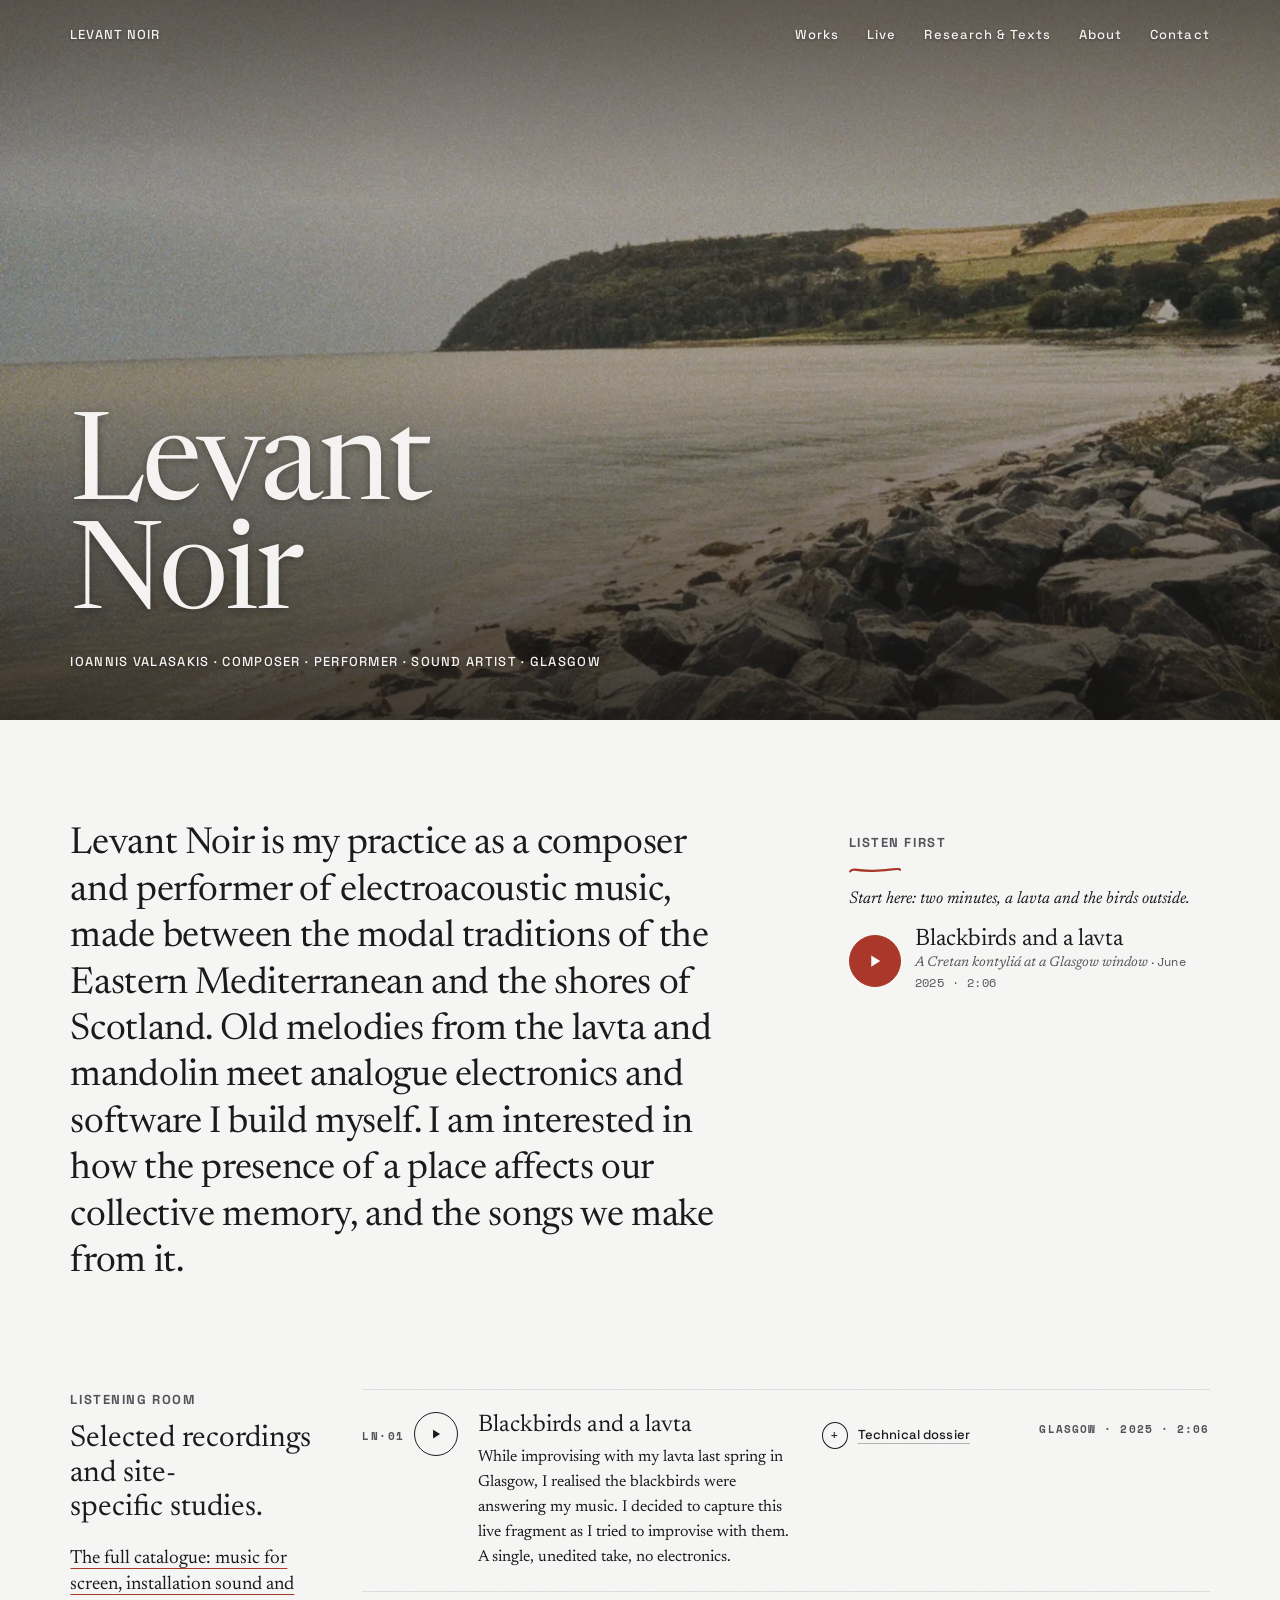
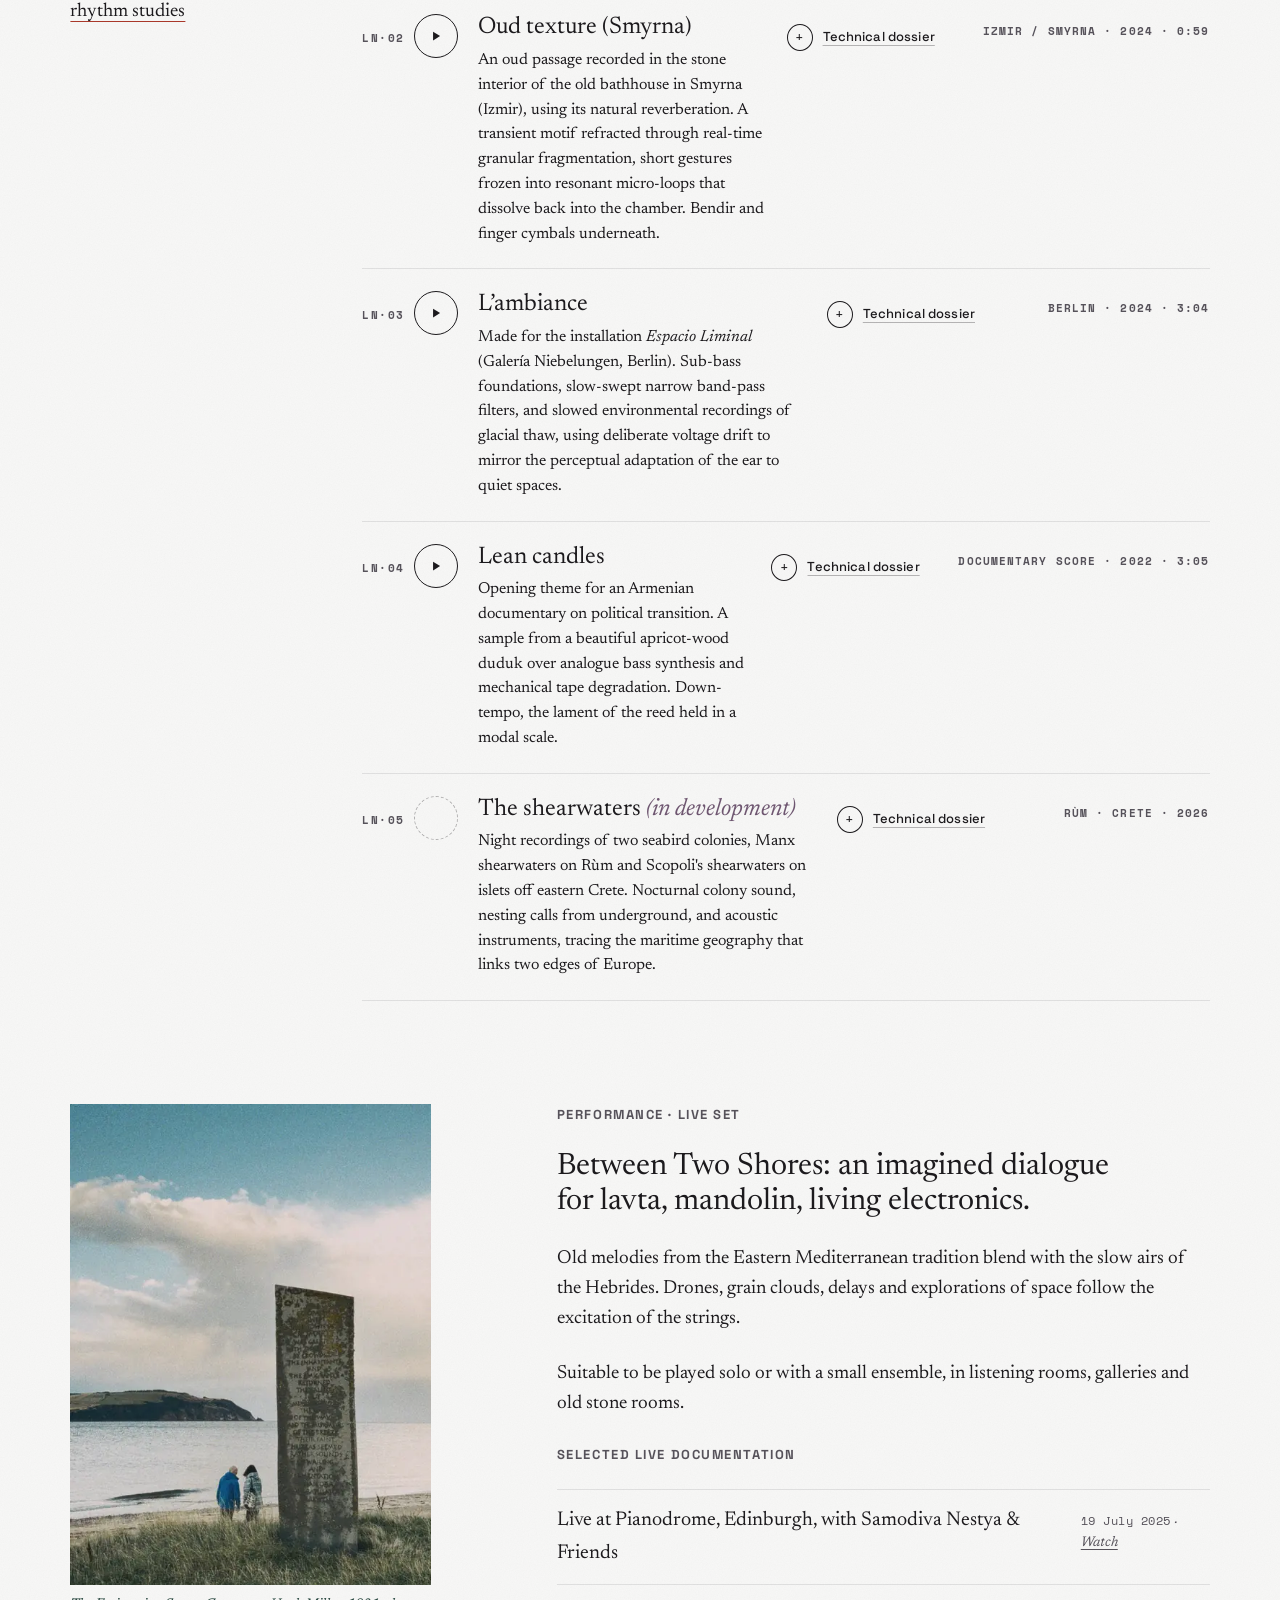
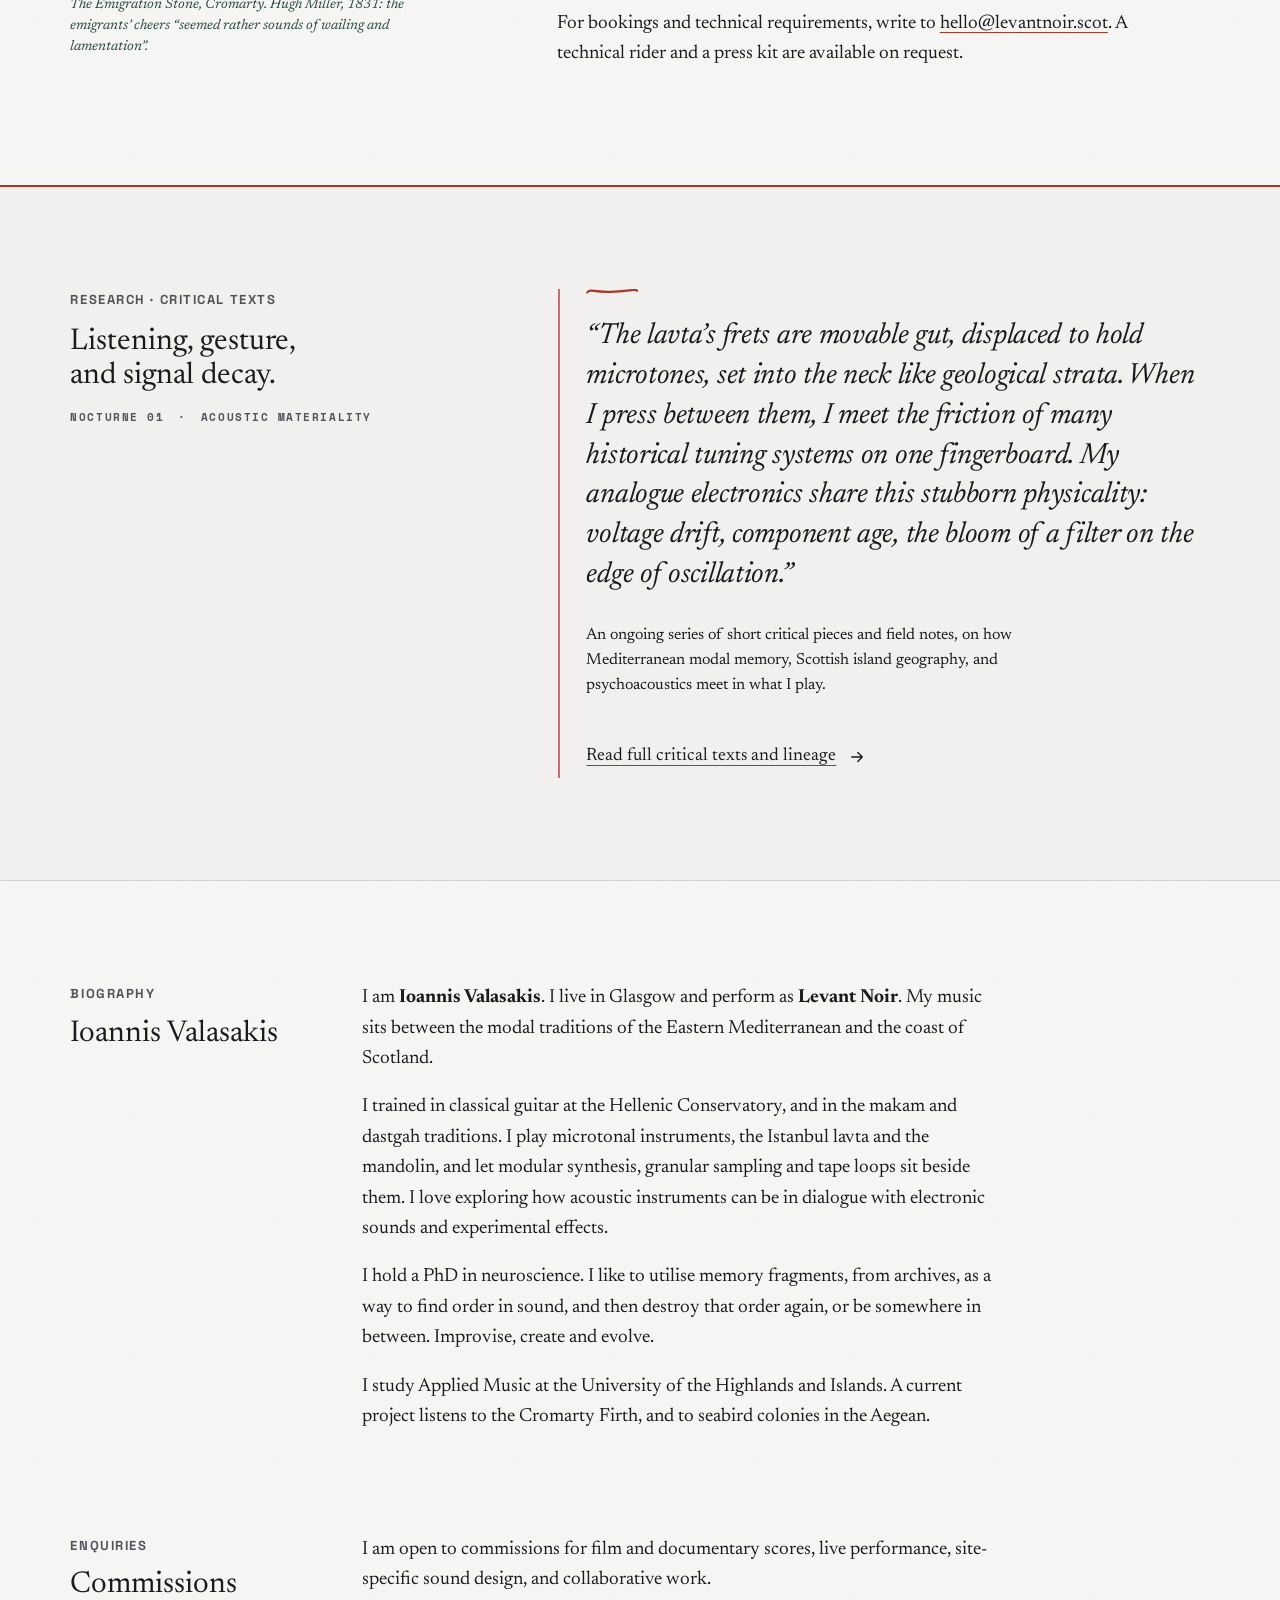
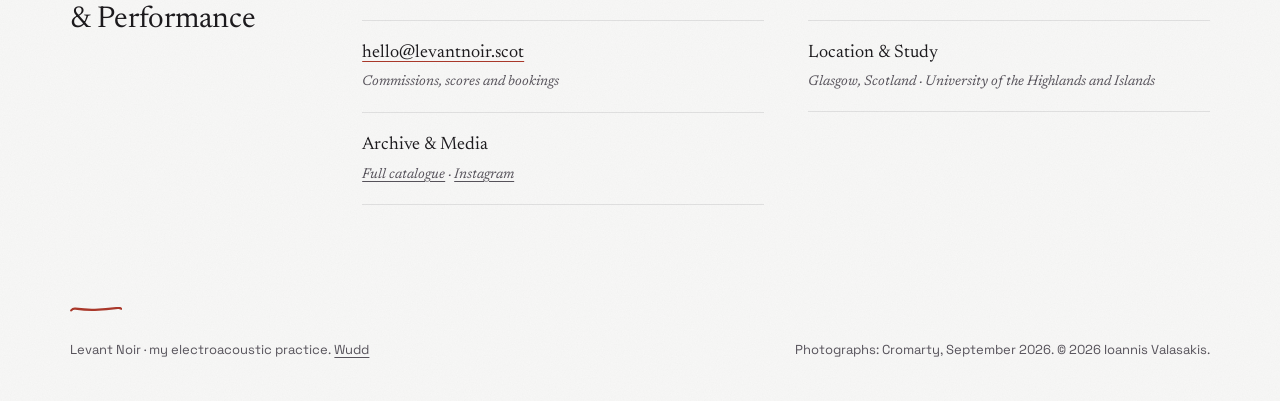
==== index.html @ 09032b96 "Take brand.html off the website The brand dossier stays in the repository as reference but is no lon" ====
<!DOCTYPE html>
<html lang="en-GB">
<head>
  <meta charset="UTF-8">
  <meta name="viewport" content="width=device-width, initial-scale=1">
  <title>Levant Noir · Ioannis Valasakis · Sound, Performance &amp; Research</title>
  <meta name="description" content="Levant Noir is my practice as a composer and performer. Lavta, mandolin, analogue electronics and software I build myself, between the Eastern Mediterranean and Scotland.">
  <meta name="theme-color" content="#f8f8f7">
  <meta property="og:type" content="website">
  <meta property="og:title" content="Levant Noir · Ioannis Valasakis · Electroacoustic Sound &amp; Performance">
  <meta property="og:description" content="My practice as a composer and performer. Lavta and mandolin, analogue electronics and software I build myself, between the Eastern Mediterranean and Scotland.">
  <meta property="og:image" content="images/og.jpg">
  <meta property="og:image:width" content="1200">
  <meta property="og:image:height" content="630">
  <meta name="twitter:card" content="summary_large_image">
  <link rel="icon" href="favicon.svg" type="image/svg+xml">
  <link rel="preconnect" href="https://fonts.googleapis.com">
  <link rel="preconnect" href="https://fonts.gstatic.com" crossorigin>
  <link rel="preload" as="image" href="images/shore-1400.webp" imagesrcset="images/shore-900.webp 900w, images/shore-1400.webp 1400w, images/shore-2000.webp 2000w" imagesizes="100vw" type="image/webp">
  <link rel="stylesheet" href="https://fonts.googleapis.com/css2?family=Newsreader:ital,opsz,wght@0,6..72,300;0,6..72,400;0,6..72,500;1,6..72,300;1,6..72,400&family=Space+Grotesk:wght@400;500;700&family=Space+Mono:wght@400;700&display=swap">
  <link rel="stylesheet" href="css/site.css?v=9">
</head>
<body>
  <a class="skip" href="#main">Skip to content</a>

  <nav class="topbar" aria-label="Site, compact" hidden>
    <a class="topbar__site" href="#top">Levant Noir</a>
    <ul class="topbar__links">
      <li><a href="work.html">Works</a></li>
      <li><a href="#performance">Live</a></li>
      <li><a href="#writing">Research &amp; Texts</a></li>
      <li><a href="#about">About</a></li>
      <li class="topbar__contact"><a href="#contact">Contact</a></li>
    </ul>
  </nav>

  <header class="hero">
    <picture class="hero__picture">
      <source type="image/webp" srcset="images/shore-900.webp 900w, images/shore-1400.webp 1400w, images/shore-2000.webp 2000w" sizes="100vw">
      <img src="images/shore-1400.jpg" srcset="images/shore-900.jpg 900w, images/shore-1400.jpg 1400w, images/shore-2000.jpg 2000w" sizes="100vw" width="2000" height="1500" alt="The shore at Cromarty: rock armour, a pale beach and the wooded headland of the South Sutor under an overcast sky" fetchpriority="high">
    </picture>
    <nav class="hero__nav" aria-label="Site">
      <a class="hero__site" href="#top">LEVANT NOIR</a>
      <ul class="hero__links">
        <li><a href="work.html">Works</a></li>
        <li><a href="#performance">Live</a></li>
        <li><a href="#writing">Research &amp; Texts</a></li>
        <li><a href="#about">About</a></li>
        <li><a href="#contact">Contact</a></li>
      </ul>
    </nav>
    <div class="hero__name" id="top">
      <h1>Levant<br>Noir</h1>
      <p class="hero__role">Ioannis Valasakis · Composer · Performer · Sound Artist · Glasgow</p>
    </div>
  </header>

  <main id="main">

    <section class="sec sec--statement" aria-labelledby="statement-heading">
      <h2 id="statement-heading" class="visually-hidden">Statement</h2>
      <p class="statement">Levant Noir is my practice as a composer and performer of electroacoustic music, made between the modal traditions of the Eastern Mediterranean and the shores of Scotland. Old melodies from the lavta and mandolin meet analogue electronics and software I build myself. I am interested in how the presence of a place affects our collective memory, and the songs we make from it.</p>
      <div class="first" id="listen-first">
        <p class="label">Listen first</p>
        <span class="hand-rule" aria-hidden="true"></span>
        <p class="first__voice">Start here: two minutes, a lavta and the birds outside.</p>
        <div class="first__row">
          <button class="play play--accent" type="button" data-play="blackbirds" aria-label="Play Blackbirds and a lavta" aria-pressed="false">
            <svg class="icon-play" width="18" height="18" viewBox="0 0 24 24" aria-hidden="true"><path d="M7 4.5v15l12-7.5z"/></svg>
            <svg class="icon-pause" width="18" height="18" viewBox="0 0 24 24" aria-hidden="true"><path d="M7 5h4v14H7zM13 5h4v14h-4z"/></svg>
          </button>
          <div>
            <p class="first__title">Blackbirds and a lavta</p>
            <p class="meta">A Cretan kontyliá at a Glasgow window · <span class="tabular">June 2025 · 2:06</span></p>
          </div>
        </div>
      </div>
    </section>

    <section class="sec sec--listen" id="listen" aria-labelledby="listen-heading">
      <div class="sec__aside">
        <p class="label">Listening room</p>
        <h2 id="listen-heading" class="sec__title">Selected recordings and site-specific studies.</h2>
        <p class="sec__more"><a href="work.html">The full catalogue: music for screen, installation sound and rhythm studies</a></p>
      </div>
      <ol class="tracks">
        <li class="track" id="ln-01" data-track="blackbirds" data-src="blackbirds-and-a-lavta.v1.m4a" data-details="work.html#ln-01" data-title="Blackbirds and a lavta">
          <span class="track__idx">LN&middot;01</span>
          <button class="play" type="button" data-play="blackbirds" aria-label="Play Blackbirds and a lavta" aria-pressed="false">
            <svg class="icon-play" width="14" height="14" viewBox="0 0 24 24" aria-hidden="true"><path d="M7 4.5v15l12-7.5z"/></svg>
            <svg class="icon-pause" width="14" height="14" viewBox="0 0 24 24" aria-hidden="true"><path d="M7 5h4v14H7zM13 5h4v14h-4z"/></svg>
          </button>
          <div class="track__body">
            <h3 class="track__title">
              <span>Blackbirds and a lavta</span>
              <span class="track-wave" aria-hidden="true"><span class="wave-bar"></span><span class="wave-bar"></span><span class="wave-bar"></span></span>
            </h3>
            <p class="track__desc">While improvising with my lavta last spring in Glasgow, I realised the blackbirds were answering my music. I decided to capture this live fragment as I tried to improvise with them. A single, unedited take, no electronics.</p>
          </div>
          <details class="track__tech">
            <summary><span>Technical dossier</span></summary>
            <p>lavta · single acoustic capture · open-window environmental resonance</p>
          </details>
          <p class="track__meta">Glasgow · 2025 · 2:06</p>
        </li>
        <li class="track" id="ln-02" data-track="oud" data-src="oud-texture-smyrna.v1.m4a" data-details="work.html#ln-02" data-title="Oud texture (Smyrna)">
          <span class="track__idx">LN&middot;02</span>
          <button class="play" type="button" data-play="oud" aria-label="Play Oud texture (Smyrna)" aria-pressed="false">
            <svg class="icon-play" width="14" height="14" viewBox="0 0 24 24" aria-hidden="true"><path d="M7 4.5v15l12-7.5z"/></svg>
            <svg class="icon-pause" width="14" height="14" viewBox="0 0 24 24" aria-hidden="true"><path d="M7 5h4v14H7zM13 5h4v14h-4z"/></svg>
          </button>
          <div class="track__body">
            <h3 class="track__title">
              <span>Oud texture (Smyrna)</span>
              <span class="track-wave" aria-hidden="true"><span class="wave-bar"></span><span class="wave-bar"></span><span class="wave-bar"></span></span>
            </h3>
            <p class="track__desc">An oud passage recorded in the stone interior of the old bathhouse in Smyrna (Izmir), using its natural reverberation. A transient motif refracted through real-time granular fragmentation, short gestures frozen into resonant micro-loops that dissolve back into the chamber. Bendir and finger cymbals underneath.</p>
          </div>
          <details class="track__tech">
            <summary><span>Technical dossier</span></summary>
            <p>oud → granular freeze (Beads) · percussion → multi-tap delay (Magneto) · bells → pitch-shifted reverb (Mimeophon, Clouds) · stereo field rotation via Maths</p>
          </details>
          <p class="track__meta">Izmir / Smyrna · 2024 · 0:59</p>
        </li>
        <li class="track" id="ln-03" data-track="ambiance" data-src="l-ambiance.v1.m4a" data-details="work.html#ln-03" data-title="L’ambiance">
          <span class="track__idx">LN&middot;03</span>
          <button class="play" type="button" data-play="ambiance" aria-label="Play L’ambiance" aria-pressed="false">
            <svg class="icon-play" width="14" height="14" viewBox="0 0 24 24" aria-hidden="true"><path d="M7 4.5v15l12-7.5z"/></svg>
            <svg class="icon-pause" width="14" height="14" viewBox="0 0 24 24" aria-hidden="true"><path d="M7 5h4v14H7zM13 5h4v14h-4z"/></svg>
          </button>
          <div class="track__body">
            <h3 class="track__title">
              <span lang="fr">L’ambiance</span>
              <span class="track-wave" aria-hidden="true"><span class="wave-bar"></span><span class="wave-bar"></span><span class="wave-bar"></span></span>
            </h3>
            <p class="track__desc">Made for the installation <em lang="es">Espacio Liminal</em> (Galería Niebelungen, Berlin). Sub-bass foundations, slow-swept narrow band-pass filters, and slowed environmental recordings of glacial thaw, using deliberate voltage drift to mirror the perceptual adaptation of the ear to quiet spaces.</p>
          </div>
          <details class="track__tech">
            <summary><span>Technical dossier</span></summary>
            <p>Plaits (wavetable) · Ripples (band-pass, slow sweep) · Clouds (80% wet) · environmental recordings → Morphagene at half speed</p>
          </details>
          <p class="track__meta">Berlin · 2024 · 3:04</p>
        </li>
        <li class="track" id="ln-04" data-track="candles" data-src="lean-candles.v1.m4a" data-details="work.html#ln-04" data-title="Lean candles">
          <span class="track__idx">LN&middot;04</span>
          <button class="play" type="button" data-play="candles" aria-label="Play Lean candles" aria-pressed="false">
            <svg class="icon-play" width="14" height="14" viewBox="0 0 24 24" aria-hidden="true"><path d="M7 4.5v15l12-7.5z"/></svg>
            <svg class="icon-pause" width="14" height="14" viewBox="0 0 24 24" aria-hidden="true"><path d="M7 5h4v14H7zM13 5h4v14h-4z"/></svg>
          </button>
          <div class="track__body">
            <h3 class="track__title">
              <span>Lean candles</span>
              <span class="track-wave" aria-hidden="true"><span class="wave-bar"></span><span class="wave-bar"></span><span class="wave-bar"></span></span>
            </h3>
            <p class="track__desc">Opening theme for an Armenian documentary on political transition. A sample from a beautiful apricot-wood duduk over analogue bass synthesis and mechanical tape degradation. Down-tempo, the lament of the reed held in a modal scale.</p>
          </div>
          <details class="track__tech">
            <summary><span>Technical dossier</span></summary>
            <p>duduk → 3 s granular buffer · TR-8S rhythm architecture · Moog Sub 37 analogue bass · vinyl crackle → tape saturation → dynamic sidechain</p>
          </details>
          <p class="track__meta">Documentary score · 2022 · 3:05</p>
        </li>
        <li class="track track--pending">
          <span class="track__idx">LN&middot;05</span>
          <span class="play play--pending" aria-hidden="true"></span>
          <div class="track__body">
            <h3 class="track__title">The shearwaters <span class="wt">(in development)</span></h3>
            <p class="track__desc">Night recordings of two seabird colonies, Manx shearwaters on Rùm and Scopoli's shearwaters on islets off eastern Crete. Nocturnal colony sound, nesting calls from underground, and acoustic instruments, tracing the maritime geography that links two edges of Europe.</p>
          </div>
          <details class="track__tech">
            <summary><span>Technical dossier</span></summary>
            <p>nocturnal field recordings · acoustic instruments · archival voice materials · multi-channel spatial staging</p>
          </details>
          <p class="track__meta">Rùm · Crete · 2026</p>
        </li>
      </ol>
    </section>

    <section class="sec sec--performance" id="performance" aria-labelledby="performance-heading">
      <figure class="figure">
        <picture>
          <source type="image/webp" srcset="images/stone-500.webp 500w, images/stone-800.webp 800w, images/stone-1200.webp 1200w" sizes="(min-width: 900px) 30vw, 100vw">
          <img src="images/stone-800.jpg" srcset="images/stone-500.jpg 500w, images/stone-800.jpg 800w, images/stone-1200.jpg 1200w" sizes="(min-width: 900px) 30vw, 100vw" width="1200" height="1600" alt="The Emigration Stone, a tall inscribed slab on the shore at Cromarty, with two people standing beside it" loading="lazy" decoding="async">
        </picture>
        <figcaption class="note">The Emigration Stone, Cromarty. Hugh Miller, 1831: the emigrants’ cheers “seemed rather sounds of wailing and lamentation”.</figcaption>
      </figure>
      <div class="sec__main">
        <p class="label">Performance · Live Set</p>
        <h2 id="performance-heading" class="sec__title sec__title--large">Between Two Shores: an imagined dialogue for lavta, mandolin, living electronics.</h2>
        <p class="body">Old melodies from the Eastern Mediterranean tradition blend with the slow airs of the Hebrides. Drones, grain clouds, delays and explorations of space follow the excitation of the strings.</p>
        <p class="body">Suitable to be played solo or with a small ensemble, in listening rooms, galleries and old stone rooms.</p>
        <p class="label">Selected Live Documentation</p>
        <ul class="list">
          <li class="list__row"><span>Live at Pianodrome, Edinburgh, with Samodiva Nestya &amp; Friends</span><span class="meta"><span class="tabular">19 July 2025</span> · <a href="https://www.youtube.com/watch?v=K04S2KG04ls" rel="noopener" target="_blank">Watch<span class="visually-hidden"> (opens in a new tab)</span></a></span></li>
        </ul>
        <p class="body">For bookings and technical requirements, write to <a href="mailto:hello@levantnoir.scot?subject=Booking%3A%20Between%20Two%20Shores">hello@levantnoir.scot</a>. A technical rider and a press kit are available on request.</p>
      </div>
    </section>

    <section class="sec-chamber" id="writing" aria-labelledby="writing-heading">
      <div class="chamber__grid">
        <div class="chamber__aside">
          <p class="label">Research &middot; Critical Texts</p>
          <h2 id="writing-heading" class="sec__title">Listening, gesture, and signal decay.</h2>
          <div class="chamber__meta">
            <span>Nocturne 01</span>
            <span>&middot;</span>
            <span>Acoustic Materiality</span>
          </div>
        </div>
        <div class="chamber__lead">
          <span class="hand-rule" aria-hidden="true"></span>
          <blockquote class="chamber__quote">
“The lavta’s frets are movable gut, displaced to hold microtones, set into the neck like geological strata. When I press between them, I meet the friction of many historical tuning systems on one fingerboard. My analogue electronics share this stubborn physicality: voltage drift, component age, the bloom of a filter on the edge of oscillation.”
          </blockquote>
          <p class="chamber__body">An ongoing series of short critical pieces and field notes, on how Mediterranean modal memory, Scottish island geography, and psychoacoustics meet in what I play.</p>
          <div class="chamber__action">
            <a class="chamber__btn" href="writing.html">Read full critical texts and lineage <svg width="18" height="18" viewBox="0 0 24 24" fill="none" stroke="currentColor" stroke-width="1.8" stroke-linecap="round" stroke-linejoin="round" aria-hidden="true"><path d="M5 12h14M13 6l6 6-6 6"/></svg></a>
          </div>
        </div>
      </div>
    </section>

    <section class="sec sec--about" id="about" aria-labelledby="about-heading">
      <div class="sec__aside">
        <p class="label">Biography</p>
        <h2 id="about-heading" class="sec__title">Ioannis Valasakis</h2>
      </div>
      <div class="bio">
        <p>I am <strong>Ioannis Valasakis</strong>. I live in Glasgow and perform as <strong>Levant Noir</strong>. My music sits between the modal traditions of the Eastern Mediterranean and the coast of Scotland.</p>
        <p>I trained in classical guitar at the Hellenic Conservatory, and in the makam and dastgah traditions. I play microtonal instruments, the Istanbul lavta and the mandolin, and let modular synthesis, granular sampling and tape loops sit beside them. I love exploring how acoustic instruments can be in dialogue with electronic sounds and experimental effects.</p>
        <p>I hold a PhD in neuroscience. I like to utilise memory fragments, from archives, as a way to find order in sound, and then destroy that order again, or be somewhere in between. Improvise, create and evolve.</p>
        <p>I study Applied Music at the University of the Highlands and Islands. A current project listens to the Cromarty Firth, and to seabird colonies in the Aegean.</p>
      </div>
    </section>

    <section class="sec sec--contact" id="contact" aria-labelledby="contact-heading">
      <div class="sec__aside">
        <p class="label">Enquiries</p>
        <h2 id="contact-heading" class="sec__title">Commissions &amp; Performance</h2>
      </div>
      <div class="contact__content">
        <p class="contact__intro">I am open to commissions for film and documentary scores, live performance, site-specific sound design, and collaborative work.</p>
        <ul class="enquiries">
          <li class="enq">
            <a href="mailto:hello@levantnoir.scot?subject=Enquiry%3A%20Levant%20Noir">hello@levantnoir.scot</a>
            <span class="meta">Commissions, scores and bookings</span>
          </li>
          <li class="enq">
            <span>Location &amp; Study</span>
            <span class="meta">Glasgow, Scotland · University of the Highlands and Islands</span>
          </li>
          <li class="enq">
            <span>Archive &amp; Media</span>
            <span class="meta"><a href="work.html">Full catalogue</a> · <a href="https://instagram.com/levantnoir.music" rel="me">Instagram</a></span>
          </li>
        </ul>
      </div>
    </section>

  </main>

  <footer class="footer">
    <span class="hand-rule" aria-hidden="true"></span>
    <p>Levant Noir · my electroacoustic practice. <a href="wudd.html">Wudd</a></p>
    <p>Photographs: Cromarty, September 2026. © 2026 Ioannis Valasakis.</p>
  </footer>

  <div class="player" id="player" role="region" aria-label="Now playing" hidden>
    <button class="player__toggle" type="button" id="player-toggle" aria-label="Pause">
      <svg class="icon-play" width="16" height="16" viewBox="0 0 24 24" aria-hidden="true"><path d="M7 4.5v15l12-7.5z"/></svg>
      <svg class="icon-pause" width="16" height="16" viewBox="0 0 24 24" aria-hidden="true"><path d="M7 5h4v14H7zM13 5h4v14h-4z"/></svg>
    </button>
    <p class="player__title" id="player-title" aria-live="polite"></p>
    <p class="player__time" id="player-time">0:00</p>
    <div class="player__progress"><div class="player__bar" id="player-bar"></div><input class="player__seek" id="player-seek" type="range" min="0" max="1000" step="1" value="0" aria-label="Seek" disabled></div>
    <a class="player__link" id="player-link" href="work.html">Details</a>
    <button class="player__stop" type="button" id="player-stop">Stop</button>
  </div>

  <script src="js/player.js?v=2" defer></script>
</body>
</html>
---- css/site.css ----
/* levantnoir.scot: Teine Studio identity, Rev. C "Warm", the Found Palette.
   Limewash ground (never cream), Rowan red as the voice (never earth/copper/amber),
   Sea Pink for edges only, Heather the one cool note, Warehouse Green the sole dark field.
   Newsreader for reading, Space Grotesk for structure, Space Mono for the cask-end mark.
   Every colour is a token below; the sub-pages inherit the same system. */

:root {
  /* The Found Palette */
  --limewash: #f8f8f7;   /* page & screen ground; do not darken */
  --panel:    #f1f0ee;   /* panels */
  --ink:      #1c1a1d;   /* Nightfall Ink, the only ink in the system */
  --ink-soft: #56525a;   /* body-muted, at the contrast floor on limewash */
  --muted:    #56525a;
  --rowan:      #a9382a; /* the system's voice: display, rules, links (never behind body) */
  --rowan-deep: #8f2e22;
  --sea-pink:   #c86a73; /* edge staining, edition numbers; never carries text */
  --heather:    #6e5670; /* the one cool note */
  --warehouse:  #2c4a42; /* the only permitted dark field (chrome / print) */
  --rule:        rgba(28, 26, 29, 0.14);
  --rule-subtle: rgba(28, 26, 29, 0.10);

  /* On-image tones (hero type over the shore photograph) */
  --on-image:       #f5f3f1;
  --on-image-muted: #d8d3cf;

  /* Back-compat aliases so writing.html and wudd.html inherit the warm system */
  --paper:      var(--limewash);
  --paper-tint: var(--panel);
  --rust:       var(--rowan);
  --rust-deep:  var(--rowan-deep);
  --copper:      var(--rowan);
  --copper-deep: var(--rowan-deep);
  --copper-glow: rgba(169, 56, 42, 0.16);
  --dark-ink:    var(--on-image);
  --dark-muted:  var(--on-image-muted);
  --dark-accent: var(--rowan);

  --serif: 'Newsreader', 'Iowan Old Style', 'Palatino Linotype', Georgia, serif;
  --sans:  'Space Grotesk', 'Helvetica Neue', Arial, sans-serif;
  --mono:  'Space Mono', ui-monospace, 'Courier New', monospace;
  --gutter: clamp(24px, 5.5vw, 80px);
  --max-width: 1360px;
  /* One box for everything that is not the hero photograph; the gutter sits inside it. */
  --page: calc(var(--max-width) + 2 * var(--gutter));

  /* Type scale. Newsreader carries every sentence; Space Grotesk labels; Space Mono measures. */
  --fs-display:   clamp(4rem, 9.5vw, 8rem);
  --fs-statement: clamp(1.75rem, 2.9vw, 2.5rem);
  --fs-heading:   1.875rem;
  --fs-subhead:   1.5rem;
  --fs-body:      1.1875rem;
  --fs-body-sm:   1rem;
  --fs-caption:   0.875rem;
  --fs-label:     0.8125rem;
  --fs-mono:      0.6875rem;
  --lh-display: 0.9;  --lh-statement: 1.25; --lh-heading: 1.15;
  --lh-body: 1.6;     --lh-body-sm: 1.55;   --lh-caption: 1.5;
  --measure: 64ch;      /* body */
  --measure-sm: 56ch;   /* small body */
  --track-label: 0.12em;

  --bar: var(--on-image);   /* player progress: 8.8:1 on Warehouse */
}

* { box-sizing: border-box; }
html { scroll-padding-top: 56px; }
@media (prefers-reduced-motion: no-preference) { html { scroll-behavior: smooth; } }

body {
  margin: 0;
  /* The ground carries a baked grain tile (3.5% ink), so it reads as limewash and not as a screen. Panels stay flat. */
  background-color: var(--limewash);
  background-image: url("data:image/svg+xml;utf8,<svg xmlns='http://www.w3.org/2000/svg' width='240' height='240'><filter id='g'><feTurbulence type='fractalNoise' baseFrequency='0.85' numOctaves='2' stitchTiles='stitch'/><feColorMatrix values='0 0 0 0 0.11  0 0 0 0 0.10  0 0 0 0 0.11  0 0 0 0.035 0'/></filter><rect width='100%' height='100%' filter='url(%23g)'/></svg>");
  background-repeat: repeat;
  color: var(--ink);
  font-family: var(--serif);
  font-size: 19px;
  line-height: 1.65;
  -webkit-font-smoothing: antialiased;
  font-variation-settings: 'opsz' 20;
}
body.has-player { padding-bottom: 96px; }

a { color: inherit; text-decoration: none; }
a:hover { color: var(--rust-deep); }
:focus-visible { outline: 2px solid var(--rust-deep); outline-offset: 3px; border-radius: 2px; }
h1, h2, h3 { margin: 0; font-weight: 400; line-height: 1.15; text-wrap: balance; }
p { margin: 0; }
ul, ol { margin: 0; padding: 0; list-style: none; }
em { font-style: italic; }
svg { display: block; }

.skip {
  position: absolute; left: 16px; top: -60px; z-index: 50;
  padding: 10px 14px; background: var(--ink); color: var(--paper);
  font-family: var(--sans); font-size: 14px;
}
.skip:focus { top: 16px; }

.visually-hidden {
  position: absolute !important; width: 1px; height: 1px; overflow: hidden;
  clip: rect(0 0 0 0); clip-path: inset(50%); white-space: nowrap;
}

.label {
  font-family: var(--sans); font-size: var(--fs-label); font-weight: 700;
  letter-spacing: var(--track-label); text-transform: uppercase; color: var(--muted);
}
/* Captions speak in the serif italic; any date or duration inside one stays in mono (.tabular). */
.meta, .note {
  font-family: var(--serif); font-style: italic; font-size: var(--fs-caption); line-height: var(--lh-caption);
  color: var(--ink-soft); font-variation-settings: 'opsz' 14;
}
.meta .tabular { font-family: var(--mono); font-style: normal; font-size: 0.75rem; letter-spacing: 0.04em; }
.meta a { text-decoration: underline; text-underline-offset: 3px; }
.body {
  font-family: var(--serif); font-weight: 400; font-size: var(--fs-body); line-height: var(--lh-body);
  color: var(--ink); font-variation-settings: 'opsz' 20; max-width: var(--measure);
}
.body a { text-decoration: underline; text-decoration-thickness: 1px; text-underline-offset: 4px; text-decoration-color: var(--rowan); }
.wt { font-style: italic; color: var(--heather); }

/* Small text links grow to a 29px target without moving the layout. */
.hero__links a, .meta a, .list__row a, .footer a, .body a { display: inline-block; padding: 6px 0; margin: -6px 0; }

/* The hand rule: one brush stroke, used in three places only (under "Listen first", above the quote,
   above the footer). The path is a placeholder with the right proportions, to be replaced by a traced stroke. */
.hand-rule {
  display: block; width: 52px; height: 6px; color: var(--rowan);
  background: currentColor;
  -webkit-mask: url("data:image/svg+xml;utf8,<svg xmlns='http://www.w3.org/2000/svg' viewBox='0 0 52 6'><path d='M1.2 3.4c1.1-1.3 2.6-1.9 4.1-1.7 6.5.8 12.7 1.4 19.6 1.1 7.8-.3 15.2-.9 22.9-1.9 1.5-.2 2.7.2 3.4.9' fill='none' stroke='black' stroke-width='2.2' stroke-linecap='round'/></svg>") no-repeat center / contain;
          mask: url("data:image/svg+xml;utf8,<svg xmlns='http://www.w3.org/2000/svg' viewBox='0 0 52 6'><path d='M1.2 3.4c1.1-1.3 2.6-1.9 4.1-1.7 6.5.8 12.7 1.4 19.6 1.1 7.8-.3 15.2-.9 22.9-1.9 1.5-.2 2.7.2 3.4.9' fill='none' stroke='black' stroke-width='2.2' stroke-linecap='round'/></svg>") no-repeat center / contain;
}

/* Compact bar: appears only once the hero has left the viewport (toggled in player.js). */
.topbar {
  position: fixed; top: 0; left: 0; right: 0; z-index: 45; height: 40px;
  padding: 0 max(var(--gutter), calc((100% - var(--max-width)) / 2));
  display: flex; align-items: center; justify-content: space-between; gap: 20px;
  background: rgba(248, 248, 247, 0.92); border-bottom: 1px solid var(--rule-subtle);
  font-family: var(--sans); font-size: 13px; font-weight: 500; letter-spacing: 0.08em; text-transform: uppercase;
}
.topbar[hidden] { display: none; }
.topbar__links { display: flex; gap: 20px; }
.topbar a { padding: 11px 0; display: inline-block; }

/* Hero */
.hero {
  position: relative;
  height: clamp(480px, 64vw, 720px);
  color: var(--dark-ink);
  display: flex; flex-direction: column; justify-content: space-between;
  padding: 24px var(--gutter) clamp(28px, 4.5vw, 48px);
  isolation: isolate;
}
.hero__picture, .hero__picture img {
  position: absolute; inset: 0; width: 100%; height: 100%;
}
/* The picture box itself is positioned, so without its own z-index it paints over the nav and takes every click. */
.hero__picture { z-index: -2; pointer-events: none; }
.hero__picture img { object-fit: cover; object-position: 50% 55%; z-index: -2; }
.hero::before {
  content: ''; position: absolute; inset: 0; z-index: -1; pointer-events: none;
  background:
    linear-gradient(to bottom, rgba(20, 18, 16, 0.60) 0%, rgba(20, 18, 16, 0.20) 28%, transparent 52%),
    linear-gradient(to top, rgba(20, 18, 16, 0.75) 0%, rgba(20, 18, 16, 0.28) 45%, transparent 72%);
}
.hero::after {
  content: ''; position: absolute; inset: 0; z-index: -1; pointer-events: none; opacity: 0.22; mix-blend-mode: multiply;
  background-image: url("data:image/svg+xml;utf8,<svg xmlns='http://www.w3.org/2000/svg' width='220' height='220'><filter id='n'><feTurbulence type='fractalNoise' baseFrequency='0.9' numOctaves='2' stitchTiles='stitch'/><feColorMatrix values='0 0 0 0 0.2 0 0 0 0 0.18 0 0 0 0 0.16 0 0 0 0.6 0'/></filter><rect width='100%' height='100%' filter='url(%23n)'/></svg>");
}
.hero__nav {
  display: flex; justify-content: space-between; align-items: baseline; gap: 20px;
  font-family: var(--sans); font-size: 13px; font-weight: 500; letter-spacing: 0.08em;
}
.hero__nav, .hero__name { width: 100%; max-width: var(--max-width); margin-left: auto; margin-right: auto; }
.hero :focus-visible, .player :focus-visible { outline-color: var(--on-image); }
.hero__site, .hero__links a {
  text-shadow: 0 1px 3px rgba(0, 0, 0, 0.45);
}
.hero__links { display: flex; gap: clamp(14px, 2.4vw, 28px); flex-wrap: wrap; justify-content: flex-end; }
.hero__nav a:hover { color: var(--dark-accent); }
.hero__name h1 {
  font-size: var(--fs-display); line-height: var(--lh-display); letter-spacing: -0.025em;
  font-variation-settings: 'opsz' 72;
  text-shadow: 0 2px 8px rgba(0, 0, 0, 0.35);
}
.hero__role {
  margin-top: 16px; font-family: var(--sans); font-size: 13px; letter-spacing: 0.1em;
  text-transform: uppercase; color: var(--dark-ink); font-weight: 500;
  text-shadow: 0 1px 4px rgba(0, 0, 0, 0.5);
}

/* Sections */
.sec {
  padding: 0 var(--gutter);
  max-width: var(--page); margin-left: auto; margin-right: auto;
  margin-top: clamp(64px, 8vw, 112px);
  display: grid;
  grid-template-columns: repeat(12, minmax(0, 1fr));
  column-gap: 28px;
  row-gap: 32px;
}
.sec__aside { grid-column: 1 / span 3; display: flex; flex-direction: column; gap: 12px; }
.sec__main { grid-column: 6 / span 7; display: flex; flex-direction: column; gap: 24px; }
.sec__side { grid-column: 10 / span 3; display: flex; flex-direction: column; gap: 12px; }
.sec__title { font-size: var(--fs-heading); line-height: var(--lh-heading); font-variation-settings: 'opsz' 30; }
/* The door to the full catalogue, under the Listening room heading. */
.sec__more { font-family: var(--serif); font-size: var(--fs-body); line-height: 1.4; font-variation-settings: 'opsz' 20; padding-top: 8px; }
.sec__more a { text-decoration: underline; text-decoration-thickness: 1px; text-underline-offset: 5px; text-decoration-color: var(--rowan); display: inline-block; padding: 6px 0; margin: -6px 0; }
.sec__title--large { font-size: clamp(26px, 2.4vw, 34px); font-variation-settings: 'opsz' 34; }

.statement {
  grid-column: 1 / span 7;
  font-size: var(--fs-statement); line-height: var(--lh-statement); font-weight: 400;
  font-variation-settings: 'opsz' 40; letter-spacing: -0.01em; text-wrap: pretty;
}
.first { grid-column: 9 / span 4; display: flex; flex-direction: column; gap: 14px; padding-top: 10px; }
.first__row { display: flex; align-items: center; gap: 14px; }
.first__title { font-size: var(--fs-subhead); line-height: 1.1; }
.first__voice { font-family: var(--serif); font-style: italic; font-size: 1.0625rem; line-height: 1.45; color: var(--ink); }

.play {
  width: 44px; height: 44px; flex: none; border-radius: 50%;
  border: 1.5px solid var(--ink); background: transparent; color: var(--ink);
  display: flex; align-items: center; justify-content: center; cursor: pointer; padding: 0;
  transition: all 0.25s ease;
}
.play svg { fill: currentColor; }
.play .icon-pause { display: none; }
.play[aria-pressed="true"] .icon-play { display: none; }
.play[aria-pressed="true"] .icon-pause { display: block; }
.play:hover { border-color: var(--rust); color: var(--rust); transform: scale(1.05); }
.play--accent { width: 52px; height: 52px; background: var(--rust); border-color: var(--rust); color: var(--paper); }
.play--accent:hover { background: var(--rust-deep); border-color: var(--rust-deep); color: var(--paper); }
.play--pending { border-style: dashed; border-color: rgba(28, 26, 29, 0.32); cursor: default; }

/* Listening room */
.tracks { grid-column: 4 / span 9; display: flex; flex-direction: column; border-bottom: 1px solid var(--rule-subtle); }
.track {
  display: grid; grid-template-columns: 32px 44px 1.8fr 1.1fr 0.7fr; gap: 20px; align-items: start;
  padding: 22px 0; border-top: 1px solid var(--rule-subtle);
  transition: background 0.25s ease;
}
.track__idx { font-family: var(--mono); font-size: var(--fs-mono); font-weight: 700; color: var(--muted); letter-spacing: 0.14em; text-transform: uppercase; padding-top: 15px; }
.track__body { display: flex; flex-direction: column; gap: 6px; }
.track__title { font-size: var(--fs-subhead); font-variation-settings: 'opsz' 24; display: block; }
.track-wave {
  display: none; align-items: flex-end; gap: 2px; height: 12px; margin-left: 10px; vertical-align: middle;
}
.track.is-playing .track-wave { display: inline-flex; }
.wave-bar {
  width: 2px; background: var(--rust); border-radius: 1px;
  animation: wave-bounce 1.2s ease-in-out infinite alternate;
}
.wave-bar:nth-child(1) { height: 4px; animation-delay: 0s; }
.wave-bar:nth-child(2) { height: 12px; animation-delay: 0.25s; }
.wave-bar:nth-child(3) { height: 7px; animation-delay: 0.45s; }
@keyframes wave-bounce {
  0% { height: 3px; }
  100% { height: 13px; }
}
.track__desc {
  font-family: var(--serif); font-weight: 400; font-size: var(--fs-body-sm); line-height: var(--lh-body-sm);
  color: var(--ink); font-variation-settings: 'opsz' 16; max-width: var(--measure-sm);
}
.track__method { font-family: var(--mono); font-size: 12px; line-height: 1.55; color: var(--muted); padding-top: 6px; }
.track__tech { font-family: var(--mono); font-size: 11.5px; line-height: 1.55; color: var(--muted); padding-top: 6px; }
/* The disclosure is a control, so it borrows the play button's ring: a small ringed plus and a plain
   underlined label in ink. Open, the plus turns to a cross. */
.track__tech summary {
  display: inline-flex; align-items: center; gap: 10px; padding: 4px 0; cursor: pointer; list-style: none;
  font-family: var(--sans); font-size: 13px; font-weight: 500; letter-spacing: 0.01em; line-height: 1.3; color: var(--ink);
}
.track__tech summary::-webkit-details-marker { display: none; }
.track__tech summary::before {
  content: '+'; flex: none; width: 24px; height: 24px; border-radius: 50%; border: 1.5px solid var(--ink);
  display: grid; place-items: center; font-family: var(--mono); font-size: 14px; line-height: 1; padding-bottom: 1px;
  transition: transform 0.25s ease, background 0.25s ease, border-color 0.25s ease, color 0.25s ease;
}
.track__tech summary span { text-decoration: underline; text-decoration-thickness: 1px; text-underline-offset: 4px; text-decoration-color: rgba(28, 26, 29, 0.3); transition: text-decoration-color 0.25s ease; }
.track__tech summary:hover { color: var(--rowan-deep); }
.track__tech summary:hover::before { background: var(--rowan); border-color: var(--rowan); color: var(--limewash); }
.track__tech summary:hover span { text-decoration-color: currentColor; }
.track__tech[open] .when-closed, .track__tech:not([open]) .when-open { display: none; }
.track__tech[open] summary::before { transform: rotate(45deg); background: var(--ink); color: var(--limewash); }
.track__tech[open] summary:hover::before { background: var(--rowan); }
.track__tech[open] > :not(summary) { animation: notes-in 0.3s ease both; }
@keyframes notes-in { from { opacity: 0; transform: translateY(-4px); } }
.track__tech p { margin-top: 10px; color: var(--warehouse); }
.track__meta { font-family: var(--mono); font-size: var(--fs-mono); font-weight: 700; letter-spacing: 0.1em; text-transform: uppercase; color: var(--muted); text-align: right; font-variant-numeric: tabular-nums; padding-top: 8px; white-space: nowrap; }
.track.is-playing .track__title { color: var(--rust); }

/* Performance */
.figure { grid-column: 1 / span 4; margin: 0; position: relative; }
.figure img { display: block; width: 100%; height: auto; }
.figure figcaption { margin-top: 10px; color: var(--warehouse); }
.list { display: flex; flex-direction: column; border-bottom: 1px solid var(--rule-subtle); }
.list__row { display: flex; justify-content: space-between; align-items: baseline; gap: 24px; padding: 14px 0; border-top: 1px solid var(--rule-subtle); font-size: 20px; }

/* Writing Chamber - Nocturne. Re-lit for Rev. C: dark screen grounds are prohibited,
   so the chamber sits on the panel tone, kept warm by a Rowan hairline and a
   Sea Pink edge-stain down the lead column (the printed insert's stained edge). */
.sec-chamber {
  margin-top: clamp(72px, 9vw, 120px);
  background: var(--panel);
  color: var(--ink);
  padding: clamp(64px, 8vw, 112px) var(--gutter);
  border-top: 2px solid var(--rowan);
  border-bottom: 1px solid var(--rule);
  position: relative;
}
.chamber__grid {
  display: grid; grid-template-columns: repeat(12, minmax(0, 1fr));
  column-gap: 32px; row-gap: 36px; max-width: var(--max-width); margin: 0 auto;
  position: relative; z-index: 1;
}
.chamber__aside { grid-column: 1 / span 4; display: flex; flex-direction: column; gap: 14px; }
.chamber__lead {
  grid-column: 6 / span 7; display: flex; flex-direction: column; gap: 28px;
  padding-left: 26px; border-left: 2px solid var(--sea-pink);
}
/* A held silence is the hand rule above the quote. */
.chamber__quote {
  margin: 0;
  font-size: clamp(22px, 2.3vw, 32px); line-height: 1.35; font-weight: 400;
  color: var(--ink); font-style: italic; letter-spacing: -0.01em;
}
.chamber__lead > .hand-rule { margin-bottom: -6px; }
.chamber__meta {
  display: flex; align-items: center; gap: 14px;
  font-family: var(--mono); font-size: var(--fs-mono); font-weight: 700; letter-spacing: 0.14em;
  color: var(--muted); text-transform: uppercase;
}
.chamber__body {
  font-family: var(--serif); font-weight: 400; font-size: var(--fs-body-sm); line-height: var(--lh-body-sm);
  color: var(--ink); font-variation-settings: 'opsz' 16; max-width: var(--measure-sm);
}
.chamber__action { display: flex; align-items: center; gap: 24px; padding-top: 10px; }
/* Red is kept for sound and invitation, so the way to the texts is a serif link with a Rowan underline. */
.chamber__btn {
  display: inline-flex; align-items: center; gap: 12px; padding: 6px 0;
  font-family: var(--serif); font-size: 1.125rem; font-weight: 400; color: var(--ink);
  text-decoration: underline; text-decoration-thickness: 1px; text-decoration-color: var(--rowan); text-underline-offset: 5px;
  transition: color 0.25s ease;
}
.chamber__btn:hover { color: var(--rowan-deep); }

/* Primary action: Rowan fill, the system's one loud button */
.button {
  display: inline-flex; align-items: center; gap: 10px;
  padding: 13px 22px; background: var(--rowan); color: var(--limewash);
  font-family: var(--sans); font-size: 14px; font-weight: 700; letter-spacing: 0.02em;
  border-radius: 2px; transition: all 0.25s ease;
}
.button:hover { background: var(--rowan-deep); color: var(--limewash); transform: translateY(-1px); }
.button svg { stroke: currentColor; }

/* About */
.bio { grid-column: 4 / span 8; display: flex; flex-direction: column; gap: 18px; max-width: 68ch; }
.bio p { font-size: var(--fs-body); line-height: var(--lh-body); font-weight: 400; color: var(--ink); font-variation-settings: 'opsz' 20; max-width: var(--measure); }

/* Enquiries */
.contact__content {
  grid-column: 4 / span 9;
  display: flex;
  flex-direction: column;
  min-width: 0;
  width: 100%;
}
.contact__intro {
  font-family: var(--serif);
  font-weight: 400;
  font-size: var(--fs-body);
  line-height: var(--lh-body);
  font-variation-settings: 'opsz' 20;
  color: var(--ink);
  margin-bottom: 24px;
  max-width: var(--measure);
}
.enquiries {
  width: 100%;
  min-width: 0;
  display: grid;
  grid-template-columns: repeat(2, minmax(0, 1fr));
  column-gap: clamp(24px, 3.5vw, 48px);
}
.enq {
  display: flex;
  flex-direction: column;
  gap: 4px;
  padding: 18px 0;
  border-top: 1px solid var(--rule-subtle);
  font-size: clamp(18px, 1.4vw, 20px);
  min-width: 0;
  overflow-wrap: break-word;
  word-break: break-word;
}
.enq > a {
  text-decoration: underline;
  text-decoration-thickness: 1px;
  text-underline-offset: 4px;
  text-decoration-color: var(--rowan);
  overflow-wrap: break-word;
  word-break: break-word;
}
.enq > a:hover { text-decoration-color: currentColor; }
.enq:nth-last-child(-n+2) { border-bottom: 1px solid var(--rule-subtle); }

.footer {
  max-width: var(--max-width);
  margin: clamp(64px, 8vw, 112px) max(var(--gutter), calc((100% - var(--max-width)) / 2)) 40px;
  display: flex; justify-content: space-between; flex-wrap: wrap; gap: 8px 32px;
  font-family: var(--sans); font-size: 13px; color: var(--muted);
  border-top: 1px solid var(--rule-subtle);
  padding-top: 24px;
}
.footer a { text-decoration: underline; text-underline-offset: 3px; }
/* Where the hand rule closes the page it replaces the hairline. */
.footer:has(.hand-rule) { border-top: 0; padding-top: 0; }
.footer .hand-rule { flex: 0 0 52px; margin: 0 calc(100% - 52px) 18px 0; }

/* Persistent player */
.player {
  position: fixed; bottom: 20px; z-index: 40;
  left: max(var(--gutter), calc((100% - var(--max-width)) / 2)); right: max(var(--gutter), calc((100% - var(--max-width)) / 2));
  display: flex; align-items: center; gap: 16px;
  padding: 10px 18px 10px 12px;
  background: rgba(44, 74, 66, 0.94);
  color: var(--on-image);
  border-radius: 999px;
  border: 1px solid rgba(255, 255, 255, 0.10);
  font-family: var(--sans); font-size: 13px;
  box-shadow: 0 16px 36px rgba(0, 0, 0, 0.28), inset 0 1px 0 rgba(255, 255, 255, 0.08);
}
.player[hidden] { display: none; }
.player__toggle, .player__stop {
  background: transparent; border: 0; color: inherit; cursor: pointer; font: inherit; padding: 0;
}
.player__toggle { width: 36px; height: 36px; border-radius: 50%; display: flex; align-items: center; justify-content: center; flex: none; background: rgba(239, 233, 221, 0.1); }
.player__toggle svg { fill: currentColor; }
.player__toggle .icon-play { display: none; }
.player.is-paused .player__toggle .icon-play { display: block; }
.player.is-paused .player__toggle .icon-pause { display: none; }
.player__title { flex: 0 1 auto; white-space: nowrap; overflow: hidden; text-overflow: ellipsis; }
.player__time { flex: none; font-family: var(--mono); font-size: 0.75rem; color: var(--dark-muted); }
.player__progress { flex: 1 1 80px; height: 2px; background: rgba(245, 243, 241, 0.22); position: relative; }
.player__bar { position: absolute; left: 0; top: 0; height: 2px; width: 0%; background: var(--bar); }
/* The visible line is the bar above; the range input lies over it, unseen, for pointer and keyboard seeking. */
.player__seek { position: absolute; left: 0; top: -14px; width: 100%; height: 29px; margin: 0; opacity: 0; cursor: pointer; }
.player__seek:disabled { cursor: default; }
.player__progress:has(.player__seek:focus-visible) { outline: 2px solid var(--on-image); outline-offset: 10px; border-radius: 2px; }
.player__link { flex: none; color: var(--dark-muted); text-decoration: underline; text-underline-offset: 3px; }
.player__link:hover { color: var(--dark-ink); }
.player__stop { flex: none; padding: 6px 12px; border-radius: 999px; border: 1px solid rgba(239, 233, 221, 0.35); }
.player__stop:hover { border-color: var(--dark-ink); }
.player.is-failed .player__progress, .player.is-failed .player__time, .player.is-failed .player__toggle { display: none; }
.player.is-failed .player__title { white-space: normal; flex: 1 1 auto; max-width: none; }
.player.is-failed .player__link { display: none; }
.player.is-failed { border-radius: 20px; }

/* Phone and small tablet */
@media (max-width: 899px) {
  .sec, .wudd { display: flex; flex-direction: column; gap: 20px; }
  .statement { font-size: clamp(26px, 6.8vw, 34px); margin-top: 8px; }
  /* On the phone the sound comes before the words. */
  .first { order: -1; padding-top: 0; }
  .topbar__links li:not(.topbar__contact) { display: none; }
  .sec__aside, .sec__main, .sec__side, .figure, .tracks, .essays, .bio, .contact__content, .enquiries { width: 100%; min-width: 0; }
  .sec__title { font-size: 1.625rem; }
  .chamber__grid { display: flex; flex-direction: column; gap: 24px; }
  .chamber__aside, .chamber__lead { width: 100%; }
  .track { grid-template-columns: 44px 44px 1fr; gap: 12px 14px; }
  .track__desc { grid-column: 3; }
  .track__method, .track__tech { grid-column: 3; padding-top: 0; }
  .track__meta { grid-column: 3; text-align: left; padding-top: 0; white-space: normal; }
  .figure img { max-height: 480px; object-fit: contain; object-position: left center; }
  .contact__content { width: 100%; min-width: 0; }
  .enquiries { display: flex; flex-direction: column; width: 100%; }
  .enq { font-size: 19px; width: 100%; }
  .enq:nth-last-child(-n+2) { border-bottom: 0; }
  .enq:last-child { border-bottom: 1px solid var(--rule-subtle); }
  .hero__links { gap: 14px; }
  .player { left: 12px; right: 12px; bottom: 12px; gap: 10px; }
  .player__link { display: none; }
}
@media (max-width: 480px) {
  /* The name stays; the links wrap beneath it in tidy rows. */
  .hero__nav { flex-direction: column; align-items: flex-start; gap: 10px; }
  .hero__links { justify-content: flex-start; gap: 10px 16px; font-size: 13px; max-width: 19em; }
  .hero__picture img { object-position: 30% 55%; }
  .hero::before {
    background:
      linear-gradient(to bottom, rgba(20, 18, 16, 0.60) 0%, rgba(20, 18, 16, 0.18) 26%, transparent 48%),
      linear-gradient(to top, rgba(20, 18, 16, 0.72) 0%, rgba(20, 18, 16, 0.25) 50%, transparent 72%);
  }
  .player__title { max-width: 38vw; }
}

@media (prefers-reduced-motion: reduce) {
  html { scroll-behavior: auto; }
  .wave-bar { animation: none; height: 8px; }
  .play, .chamber__btn, .button { transition: none; }
  .play:hover, .chamber__btn:hover, .button:hover { transform: none; }
  .track__tech summary::before { transition: none; }
  .track__tech[open] > :not(summary) { animation: none; }
}

@media print {
  .hero { height: auto; color: var(--ink); padding: 0 0 24px; }
  .hero__picture, .hero::before, .hero::after, .player, .topbar, .skip, .play { display: none; }
  .hero__nav { display: none; }
  .sec, .wudd { display: block; margin-top: 32px; padding: 0; }
  .wudd { background: transparent; color: var(--ink); }
  .wudd__body, .wudd__note { color: var(--muted); }
  .label--wudd { color: var(--muted); }
  .enq > a::after { content: " (" attr(href) ")"; font-family: var(--sans); font-size: 12px; color: var(--muted); }
  .track { grid-template-columns: 1.6fr 1.3fr 0.7fr; }
  .track .play { display: none; }
}
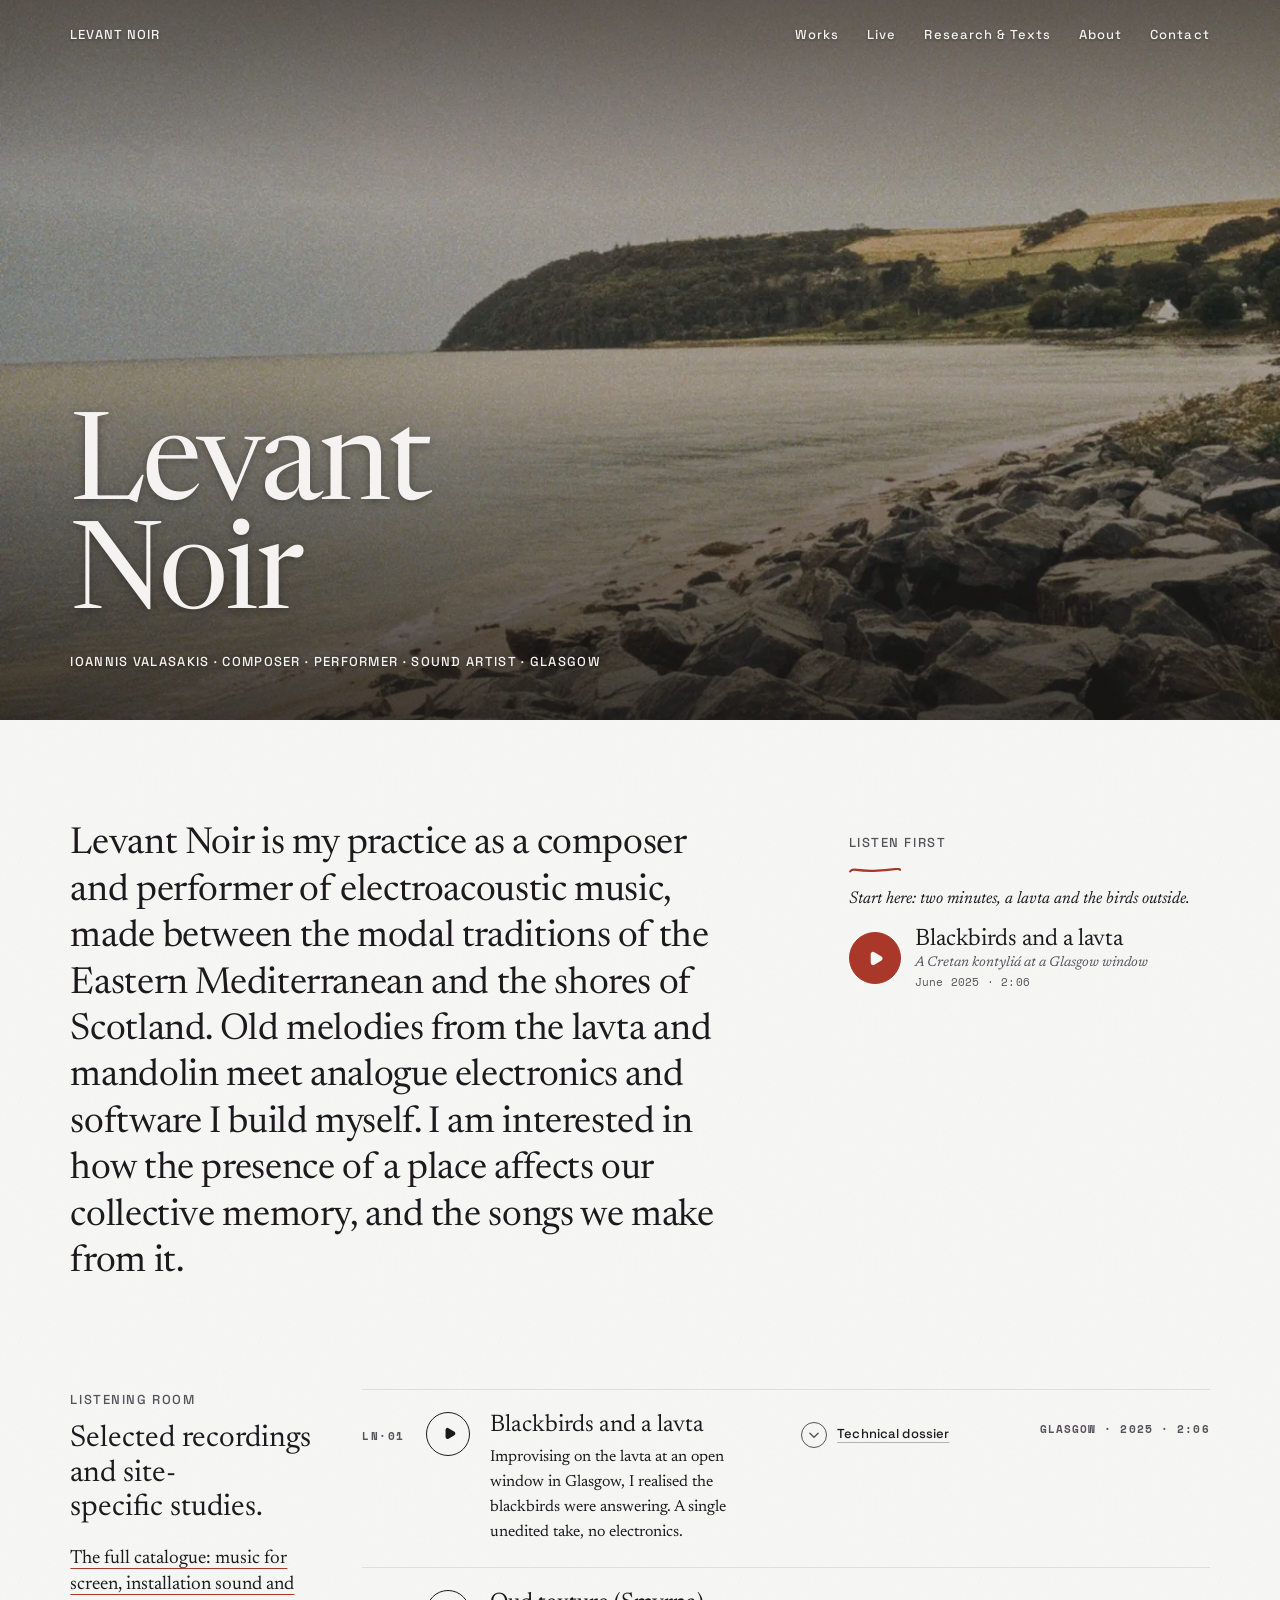
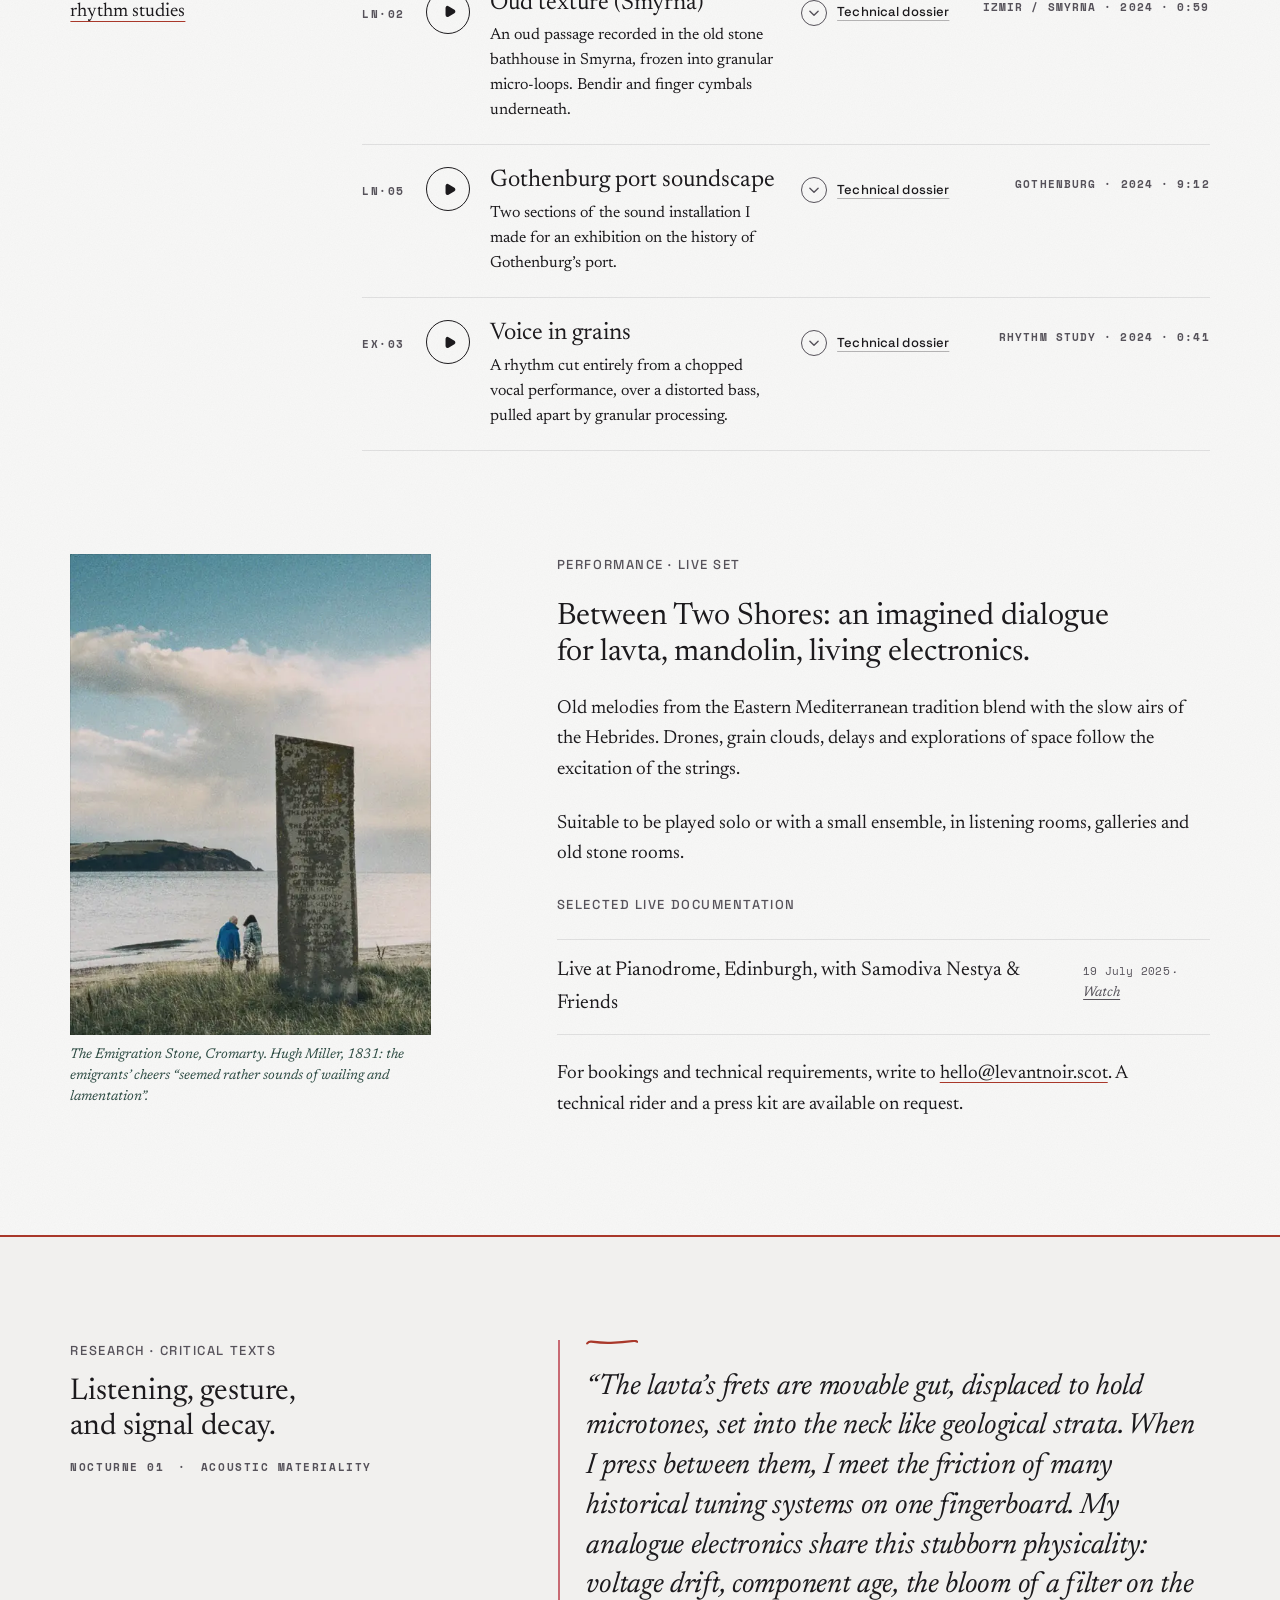
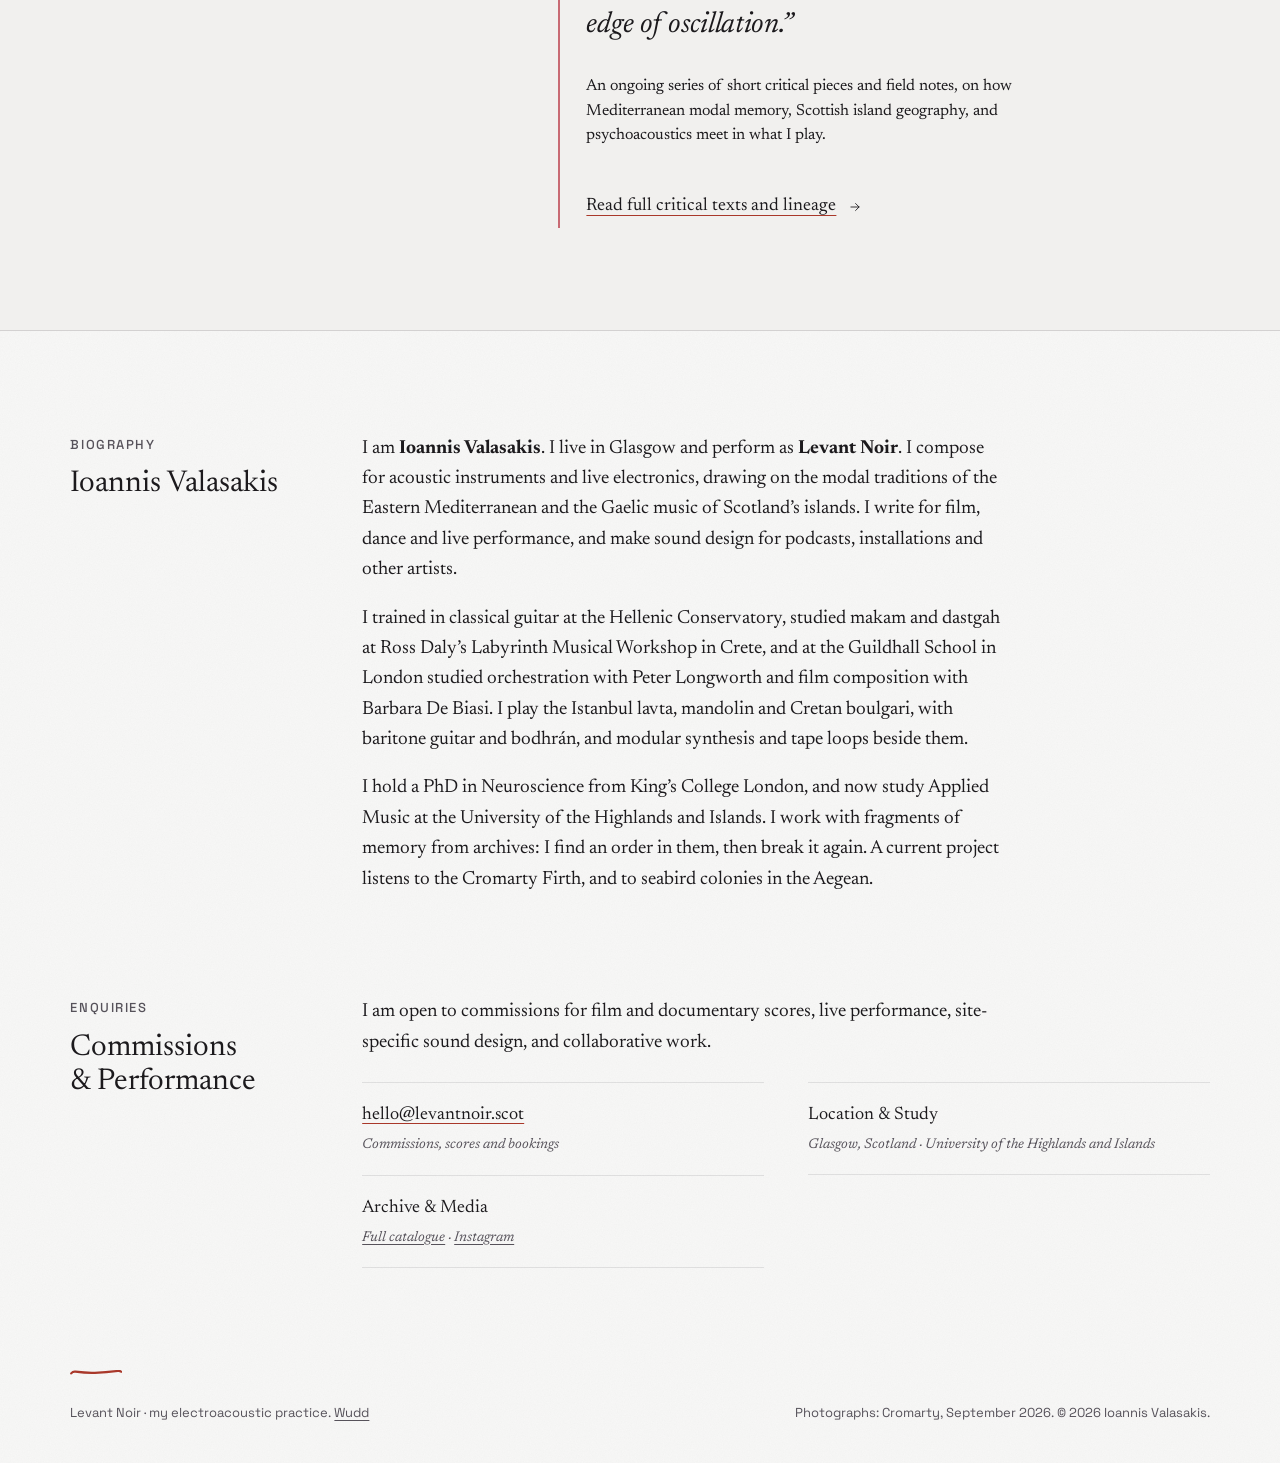
==== commit 00e4ad49: "Soften the marks, align the ledger, trim the homepage to four, rewrite the bio - Marks: pebble-round" ====
--- a/index.html
+++ b/index.html
@@ -18,7 +18,7 @@
   <link rel="preconnect" href="https://fonts.gstatic.com" crossorigin>
   <link rel="preload" as="image" href="images/shore-1400.webp" imagesrcset="images/shore-900.webp 900w, images/shore-1400.webp 1400w, images/shore-2000.webp 2000w" imagesizes="100vw" type="image/webp">
   <link rel="stylesheet" href="https://fonts.googleapis.com/css2?family=Newsreader:ital,opsz,wght@0,6..72,300;0,6..72,400;0,6..72,500;1,6..72,300;1,6..72,400&family=Space+Grotesk:wght@400;500;700&family=Space+Mono:wght@400;700&display=swap">
-  <link rel="stylesheet" href="css/site.css?v=9">
+  <link rel="stylesheet" href="css/site.css?v=12">
 </head>
 <body>
   <a class="skip" href="#main">Skip to content</a>
@@ -66,12 +66,12 @@
         <p class="first__voice">Start here: two minutes, a lavta and the birds outside.</p>
         <div class="first__row">
           <button class="play play--accent" type="button" data-play="blackbirds" aria-label="Play Blackbirds and a lavta" aria-pressed="false">
-            <svg class="icon-play" width="18" height="18" viewBox="0 0 24 24" aria-hidden="true"><path d="M7 4.5v15l12-7.5z"/></svg>
-            <svg class="icon-pause" width="18" height="18" viewBox="0 0 24 24" aria-hidden="true"><path d="M7 5h4v14H7zM13 5h4v14h-4z"/></svg>
+            <svg class="icon-play" width="18" height="18" viewBox="0 0 24 24" aria-hidden="true"><path d="M9.5 7.5v9l7.4-4.5z"/></svg>
+            <svg class="icon-pause" width="18" height="18" viewBox="0 0 24 24" aria-hidden="true"><path d="M9 7v10M15 7v10" stroke-width="3.4"/></svg>
           </button>
           <div>
             <p class="first__title">Blackbirds and a lavta</p>
-            <p class="meta">A Cretan kontyliá at a Glasgow window · <span class="tabular">June 2025 · 2:06</span></p>
+            <p class="meta">A Cretan kontyliá at a Glasgow window <span class="tabular">June 2025 · 2:06</span></p>
           </div>
         </div>
       </div>
@@ -87,15 +87,15 @@
         <li class="track" id="ln-01" data-track="blackbirds" data-src="blackbirds-and-a-lavta.v1.m4a" data-details="work.html#ln-01" data-title="Blackbirds and a lavta">
           <span class="track__idx">LN&middot;01</span>
           <button class="play" type="button" data-play="blackbirds" aria-label="Play Blackbirds and a lavta" aria-pressed="false">
-            <svg class="icon-play" width="14" height="14" viewBox="0 0 24 24" aria-hidden="true"><path d="M7 4.5v15l12-7.5z"/></svg>
-            <svg class="icon-pause" width="14" height="14" viewBox="0 0 24 24" aria-hidden="true"><path d="M7 5h4v14H7zM13 5h4v14h-4z"/></svg>
+            <svg class="icon-play" width="14" height="14" viewBox="0 0 24 24" aria-hidden="true"><path d="M9.5 7.5v9l7.4-4.5z"/></svg>
+            <svg class="icon-pause" width="14" height="14" viewBox="0 0 24 24" aria-hidden="true"><path d="M9 7v10M15 7v10" stroke-width="3.4"/></svg>
           </button>
           <div class="track__body">
             <h3 class="track__title">
               <span>Blackbirds and a lavta</span>
               <span class="track-wave" aria-hidden="true"><span class="wave-bar"></span><span class="wave-bar"></span><span class="wave-bar"></span></span>
             </h3>
-            <p class="track__desc">While improvising with my lavta last spring in Glasgow, I realised the blackbirds were answering my music. I decided to capture this live fragment as I tried to improvise with them. A single, unedited take, no electronics.</p>
+            <p class="track__desc">Improvising on the lavta at an open window in Glasgow, I realised the blackbirds were answering. A single unedited take, no electronics.</p>
           </div>
           <details class="track__tech">
             <summary><span>Technical dossier</span></summary>
@@ -106,15 +106,15 @@
         <li class="track" id="ln-02" data-track="oud" data-src="oud-texture-smyrna.v1.m4a" data-details="work.html#ln-02" data-title="Oud texture (Smyrna)">
           <span class="track__idx">LN&middot;02</span>
           <button class="play" type="button" data-play="oud" aria-label="Play Oud texture (Smyrna)" aria-pressed="false">
-            <svg class="icon-play" width="14" height="14" viewBox="0 0 24 24" aria-hidden="true"><path d="M7 4.5v15l12-7.5z"/></svg>
-            <svg class="icon-pause" width="14" height="14" viewBox="0 0 24 24" aria-hidden="true"><path d="M7 5h4v14H7zM13 5h4v14h-4z"/></svg>
+            <svg class="icon-play" width="14" height="14" viewBox="0 0 24 24" aria-hidden="true"><path d="M9.5 7.5v9l7.4-4.5z"/></svg>
+            <svg class="icon-pause" width="14" height="14" viewBox="0 0 24 24" aria-hidden="true"><path d="M9 7v10M15 7v10" stroke-width="3.4"/></svg>
           </button>
           <div class="track__body">
             <h3 class="track__title">
               <span>Oud texture (Smyrna)</span>
               <span class="track-wave" aria-hidden="true"><span class="wave-bar"></span><span class="wave-bar"></span><span class="wave-bar"></span></span>
             </h3>
-            <p class="track__desc">An oud passage recorded in the stone interior of the old bathhouse in Smyrna (Izmir), using its natural reverberation. A transient motif refracted through real-time granular fragmentation, short gestures frozen into resonant micro-loops that dissolve back into the chamber. Bendir and finger cymbals underneath.</p>
+            <p class="track__desc">An oud passage recorded in the old stone bathhouse in Smyrna, frozen into granular micro-loops. Bendir and finger cymbals underneath.</p>
           </div>
           <details class="track__tech">
             <summary><span>Technical dossier</span></summary>
@@ -122,56 +122,43 @@
           </details>
           <p class="track__meta">Izmir / Smyrna · 2024 · 0:59</p>
         </li>
-        <li class="track" id="ln-03" data-track="ambiance" data-src="l-ambiance.v1.m4a" data-details="work.html#ln-03" data-title="L’ambiance">
-          <span class="track__idx">LN&middot;03</span>
-          <button class="play" type="button" data-play="ambiance" aria-label="Play L’ambiance" aria-pressed="false">
-            <svg class="icon-play" width="14" height="14" viewBox="0 0 24 24" aria-hidden="true"><path d="M7 4.5v15l12-7.5z"/></svg>
-            <svg class="icon-pause" width="14" height="14" viewBox="0 0 24 24" aria-hidden="true"><path d="M7 5h4v14H7zM13 5h4v14h-4z"/></svg>
-          </button>
-          <div class="track__body">
-            <h3 class="track__title">
-              <span lang="fr">L’ambiance</span>
-              <span class="track-wave" aria-hidden="true"><span class="wave-bar"></span><span class="wave-bar"></span><span class="wave-bar"></span></span>
-            </h3>
-            <p class="track__desc">Made for the installation <em lang="es">Espacio Liminal</em> (Galería Niebelungen, Berlin). Sub-bass foundations, slow-swept narrow band-pass filters, and slowed environmental recordings of glacial thaw, using deliberate voltage drift to mirror the perceptual adaptation of the ear to quiet spaces.</p>
-          </div>
-          <details class="track__tech">
-            <summary><span>Technical dossier</span></summary>
-            <p>Plaits (wavetable) · Ripples (band-pass, slow sweep) · Clouds (80% wet) · environmental recordings → Morphagene at half speed</p>
-          </details>
-          <p class="track__meta">Berlin · 2024 · 3:04</p>
-        </li>
-        <li class="track" id="ln-04" data-track="candles" data-src="lean-candles.v1.m4a" data-details="work.html#ln-04" data-title="Lean candles">
-          <span class="track__idx">LN&middot;04</span>
-          <button class="play" type="button" data-play="candles" aria-label="Play Lean candles" aria-pressed="false">
-            <svg class="icon-play" width="14" height="14" viewBox="0 0 24 24" aria-hidden="true"><path d="M7 4.5v15l12-7.5z"/></svg>
-            <svg class="icon-pause" width="14" height="14" viewBox="0 0 24 24" aria-hidden="true"><path d="M7 5h4v14H7zM13 5h4v14h-4z"/></svg>
-          </button>
-          <div class="track__body">
-            <h3 class="track__title">
-              <span>Lean candles</span>
-              <span class="track-wave" aria-hidden="true"><span class="wave-bar"></span><span class="wave-bar"></span><span class="wave-bar"></span></span>
-            </h3>
-            <p class="track__desc">Opening theme for an Armenian documentary on political transition. A sample from a beautiful apricot-wood duduk over analogue bass synthesis and mechanical tape degradation. Down-tempo, the lament of the reed held in a modal scale.</p>
-          </div>
-          <details class="track__tech">
-            <summary><span>Technical dossier</span></summary>
-            <p>duduk → 3 s granular buffer · TR-8S rhythm architecture · Moog Sub 37 analogue bass · vinyl crackle → tape saturation → dynamic sidechain</p>
-          </details>
-          <p class="track__meta">Documentary score · 2022 · 3:05</p>
-        </li>
-        <li class="track track--pending">
+        <li class="track" id="ln-05" data-track="gothenburg" data-src="gothenburg-port-soundscape.v1.m4a" data-title="Gothenburg port soundscape" data-details="work.html#ln-05">
           <span class="track__idx">LN&middot;05</span>
-          <span class="play play--pending" aria-hidden="true"></span>
-          <div class="track__body">
-            <h3 class="track__title">The shearwaters <span class="wt">(in development)</span></h3>
-            <p class="track__desc">Night recordings of two seabird colonies, Manx shearwaters on Rùm and Scopoli's shearwaters on islets off eastern Crete. Nocturnal colony sound, nesting calls from underground, and acoustic instruments, tracing the maritime geography that links two edges of Europe.</p>
-          </div>
-          <details class="track__tech">
-            <summary><span>Technical dossier</span></summary>
-            <p>nocturnal field recordings · acoustic instruments · archival voice materials · multi-channel spatial staging</p>
-          </details>
-          <p class="track__meta">Rùm · Crete · 2026</p>
+          <button class="play" type="button" data-play="gothenburg" aria-label="Play Gothenburg port soundscape" aria-pressed="false">
+            <svg class="icon-play" width="14" height="14" viewBox="0 0 24 24" aria-hidden="true"><path d="M9.5 7.5v9l7.4-4.5z"/></svg>
+            <svg class="icon-pause" width="14" height="14" viewBox="0 0 24 24" aria-hidden="true"><path d="M9 7v10M15 7v10" stroke-width="3.4"/></svg>
+          </button>
+          <div class="track__body">
+            <h3 class="track__title">
+              <span>Gothenburg port soundscape</span>
+              <span class="track-wave" aria-hidden="true"><span class="wave-bar"></span><span class="wave-bar"></span><span class="wave-bar"></span></span>
+            </h3>
+            <p class="track__desc">Two sections of the sound installation I made for an exhibition on the history of Gothenburg’s port.</p>
+          </div>
+          <details class="track__tech">
+            <summary><span>Technical dossier</span></summary>
+            <p>stereo and binaural field recording &middot; stereo microphone pair → Zoom F3 &middot; recorded in the city, the port, on the ferry and at the seaside</p>
+          </details>
+          <p class="track__meta">Gothenburg · 2024 · 9:12</p>
+        </li>
+        <li class="track" id="ex-03" data-track="granular-trip-hop" data-src="granular-trip-hop.v1.m4a" data-title="Voice in grains" data-details="work.html#ex-03">
+          <span class="track__idx">EX&middot;03</span>
+          <button class="play" type="button" data-play="granular-trip-hop" aria-label="Play Voice in grains" aria-pressed="false">
+            <svg class="icon-play" width="14" height="14" viewBox="0 0 24 24" aria-hidden="true"><path d="M9.5 7.5v9l7.4-4.5z"/></svg>
+            <svg class="icon-pause" width="14" height="14" viewBox="0 0 24 24" aria-hidden="true"><path d="M9 7v10M15 7v10" stroke-width="3.4"/></svg>
+          </button>
+          <div class="track__body">
+            <h3 class="track__title">
+              <span>Voice in grains</span>
+              <span class="track-wave" aria-hidden="true"><span class="wave-bar"></span><span class="wave-bar"></span><span class="wave-bar"></span></span>
+            </h3>
+            <p class="track__desc">A rhythm cut entirely from a chopped vocal performance, over a distorted bass, pulled apart by granular processing.</p>
+          </div>
+          <details class="track__tech">
+            <summary><span>Technical dossier</span></summary>
+            <p>vocal performance → sampled and chopped into the rhythm &middot; distorted bass &middot; granular processing</p>
+          </details>
+          <p class="track__meta">Rhythm study · 2024 · 0:41</p>
         </li>
       </ol>
     </section>
@@ -227,10 +214,9 @@
         <h2 id="about-heading" class="sec__title">Ioannis Valasakis</h2>
       </div>
       <div class="bio">
-        <p>I am <strong>Ioannis Valasakis</strong>. I live in Glasgow and perform as <strong>Levant Noir</strong>. My music sits between the modal traditions of the Eastern Mediterranean and the coast of Scotland.</p>
-        <p>I trained in classical guitar at the Hellenic Conservatory, and in the makam and dastgah traditions. I play microtonal instruments, the Istanbul lavta and the mandolin, and let modular synthesis, granular sampling and tape loops sit beside them. I love exploring how acoustic instruments can be in dialogue with electronic sounds and experimental effects.</p>
-        <p>I hold a PhD in neuroscience. I like to utilise memory fragments, from archives, as a way to find order in sound, and then destroy that order again, or be somewhere in between. Improvise, create and evolve.</p>
-        <p>I study Applied Music at the University of the Highlands and Islands. A current project listens to the Cromarty Firth, and to seabird colonies in the Aegean.</p>
+        <p>I am <strong>Ioannis Valasakis</strong>. I live in Glasgow and perform as <strong>Levant Noir</strong>. I compose for acoustic instruments and live electronics, drawing on the modal traditions of the Eastern Mediterranean and the Gaelic music of Scotland’s islands. I write for film, dance and live performance, and make sound design for podcasts, installations and other artists.</p>
+        <p>I trained in classical guitar at the Hellenic Conservatory, studied makam and dastgah at Ross Daly’s Labyrinth Musical Workshop in Crete, and at the Guildhall School in London studied orchestration with Peter Longworth and film composition with Barbara De Biasi. I play the Istanbul lavta, mandolin and Cretan boulgari, with baritone guitar and bodhrán, and modular synthesis and tape loops beside them.</p>
+        <p>I hold a PhD in Neuroscience from King’s College London, and now study Applied Music at the University of the Highlands and Islands. I work with fragments of memory from archives: I find an order in them, then break it again. A current project listens to the Cromarty Firth, and to seabird colonies in the Aegean.</p>
       </div>
     </section>
 
@@ -268,8 +254,8 @@
 
   <div class="player" id="player" role="region" aria-label="Now playing" hidden>
     <button class="player__toggle" type="button" id="player-toggle" aria-label="Pause">
-      <svg class="icon-play" width="16" height="16" viewBox="0 0 24 24" aria-hidden="true"><path d="M7 4.5v15l12-7.5z"/></svg>
-      <svg class="icon-pause" width="16" height="16" viewBox="0 0 24 24" aria-hidden="true"><path d="M7 5h4v14H7zM13 5h4v14h-4z"/></svg>
+      <svg class="icon-play" width="16" height="16" viewBox="0 0 24 24" aria-hidden="true"><path d="M9.5 7.5v9l7.4-4.5z"/></svg>
+      <svg class="icon-pause" width="16" height="16" viewBox="0 0 24 24" aria-hidden="true"><path d="M9 7v10M15 7v10" stroke-width="3.4"/></svg>
     </button>
     <p class="player__title" id="player-title" aria-live="polite"></p>
     <p class="player__time" id="player-time">0:00</p>
--- a/css/site.css
+++ b/css/site.css
@@ -103,7 +103,8 @@
 }
 
 .label {
-  font-family: var(--sans); font-size: var(--fs-label); font-weight: 700;
+  /* 500, not the brand page's 700: at 13px on the grained ground the bold read as shouting. */
+  font-family: var(--sans); font-size: var(--fs-label); font-weight: 500;
   letter-spacing: var(--track-label); text-transform: uppercase; color: var(--muted);
 }
 /* Captions speak in the serif italic; any date or duration inside one stays in mono (.tabular). */
@@ -111,7 +112,7 @@
   font-family: var(--serif); font-style: italic; font-size: var(--fs-caption); line-height: var(--lh-caption);
   color: var(--ink-soft); font-variation-settings: 'opsz' 14;
 }
-.meta .tabular { font-family: var(--mono); font-style: normal; font-size: 0.75rem; letter-spacing: 0.04em; }
+.meta .tabular { font-family: var(--mono); font-style: normal; font-size: 0.6875rem; letter-spacing: 0.02em; white-space: nowrap; }
 .meta a { text-decoration: underline; text-underline-offset: 3px; }
 .body {
   font-family: var(--serif); font-weight: 400; font-size: var(--fs-body); line-height: var(--lh-body);
@@ -137,7 +138,7 @@
   position: fixed; top: 0; left: 0; right: 0; z-index: 45; height: 40px;
   padding: 0 max(var(--gutter), calc((100% - var(--max-width)) / 2));
   display: flex; align-items: center; justify-content: space-between; gap: 20px;
-  background: rgba(248, 248, 247, 0.92); border-bottom: 1px solid var(--rule-subtle);
+  background: rgba(248, 248, 247, 0.96); border-bottom: 1px solid var(--rule-subtle);
   font-family: var(--sans); font-size: 13px; font-weight: 500; letter-spacing: 0.08em; text-transform: uppercase;
 }
 .topbar[hidden] { display: none; }
@@ -218,27 +219,43 @@
 .first { grid-column: 9 / span 4; display: flex; flex-direction: column; gap: 14px; padding-top: 10px; }
 .first__row { display: flex; align-items: center; gap: 14px; }
 .first__title { font-size: var(--fs-subhead); line-height: 1.1; }
+.first .meta .tabular { display: block; }
 .first__voice { font-family: var(--serif); font-style: italic; font-size: 1.0625rem; line-height: 1.45; color: var(--ink); }
 
 .play {
   width: 44px; height: 44px; flex: none; border-radius: 50%;
-  border: 1.5px solid var(--ink); background: transparent; color: var(--ink);
+  border: 1.25px solid var(--ink); background: transparent; color: var(--ink);
   display: flex; align-items: center; justify-content: center; cursor: pointer; padding: 0;
   transition: all 0.25s ease;
 }
-.play svg { fill: currentColor; }
+/* One hand for every mark: round caps and joins on a 24-unit grid. The play triangle is
+   filled but rounded by a stroke of its own colour, and nudged to its optical centre. */
+.play svg, .player__toggle svg, .track__thumb-ring svg { fill: none; stroke: currentColor; stroke-width: 1.5; stroke-linecap: round; stroke-linejoin: round; }
+.play .icon-play, .player__toggle .icon-play, .track__thumb-ring svg { fill: currentColor; stroke-width: 5; margin-left: 2px; }
+/* Sizes are set here, not on the svg elements: the triangle is small on its grid and rounded by a heavy stroke, like a worn pebble. */
+.play svg { width: 19px; height: 19px; }
+.play--accent svg { width: 23px; height: 23px; }
+.player__toggle svg { width: 17px; height: 17px; }
+.track__thumb-ring svg { width: 11px; height: 11px; margin-left: 1px; }
+.chamber__btn svg, .page-work__back svg, .page-writings__nav-back svg, .button svg { width: 14px; height: 14px; stroke-width: 1.5; }
 .play .icon-pause { display: none; }
 .play[aria-pressed="true"] .icon-play { display: none; }
 .play[aria-pressed="true"] .icon-pause { display: block; }
 .play:hover { border-color: var(--rust); color: var(--rust); transform: scale(1.05); }
+.play[aria-pressed="true"] { border-color: var(--rowan); color: var(--rowan); }   /* whatever is sounding wears the Rowan */
 .play--accent { width: 52px; height: 52px; background: var(--rust); border-color: var(--rust); color: var(--paper); }
 .play--accent:hover { background: var(--rust-deep); border-color: var(--rust-deep); color: var(--paper); }
 .play--pending { border-style: dashed; border-color: rgba(28, 26, 29, 0.32); cursor: default; }
 
 /* Listening room */
-.tracks { grid-column: 4 / span 9; display: flex; flex-direction: column; border-bottom: 1px solid var(--rule-subtle); }
+/* One grid for the whole list; each row borrows its columns (subgrid), so the number, the ring, the
+   text, the dossier and the measurement line up down the page whatever a single row contains. */
+.tracks {
+  grid-column: 4 / span 9; border-bottom: 1px solid var(--rule-subtle);
+  display: grid; grid-template-columns: 44px 44px minmax(0, 1.8fr) minmax(0, 1fr) auto; column-gap: 20px;
+}
 .track {
-  display: grid; grid-template-columns: 32px 44px 1.8fr 1.1fr 0.7fr; gap: 20px; align-items: start;
+  grid-column: 1 / -1; display: grid; grid-template-columns: subgrid; row-gap: 20px; align-items: start;
   padding: 22px 0; border-top: 1px solid var(--rule-subtle);
   transition: background 0.25s ease;
 }
@@ -273,27 +290,32 @@
   font-family: var(--sans); font-size: 13px; font-weight: 500; letter-spacing: 0.01em; line-height: 1.3; color: var(--ink);
 }
 .track__tech summary::-webkit-details-marker { display: none; }
+/* The disclosure mark is a drawn chevron: down for "there is more below", turning up when open. The ring is a
+   border and the stroke a background image, so the two do not fight. */
 .track__tech summary::before {
-  content: '+'; flex: none; width: 24px; height: 24px; border-radius: 50%; border: 1.5px solid var(--ink);
-  display: grid; place-items: center; font-family: var(--mono); font-size: 14px; line-height: 1; padding-bottom: 1px;
-  transition: transform 0.25s ease, background 0.25s ease, border-color 0.25s ease, color 0.25s ease;
+  content: ''; flex: none; width: 24px; height: 24px; border-radius: 50%; border: 1.25px solid var(--ink-soft);
+  background: transparent url("data:image/svg+xml;utf8,<svg xmlns='http://www.w3.org/2000/svg' viewBox='0 0 24 24'><path d='M7.5 10l4.5 4.5 4.5-4.5' fill='none' stroke='%2356525a' stroke-width='1.5' stroke-linecap='round' stroke-linejoin='round'/></svg>") no-repeat center / 22px 22px;
+  transition: transform 0.25s ease, background-color 0.25s ease, border-color 0.25s ease;
 }
 .track__tech summary span { text-decoration: underline; text-decoration-thickness: 1px; text-underline-offset: 4px; text-decoration-color: rgba(28, 26, 29, 0.3); transition: text-decoration-color 0.25s ease; }
 .track__tech summary:hover { color: var(--rowan-deep); }
-.track__tech summary:hover::before { background: var(--rowan); border-color: var(--rowan); color: var(--limewash); }
+.track__tech summary:hover::before { background-image: url("data:image/svg+xml;utf8,<svg xmlns='http://www.w3.org/2000/svg' viewBox='0 0 24 24'><path d='M7.5 10l4.5 4.5 4.5-4.5' fill='none' stroke='%23f8f8f7' stroke-width='1.5' stroke-linecap='round' stroke-linejoin='round'/></svg>"); }
+.track__tech summary:hover::before { background-color: var(--rowan); border-color: var(--rowan); }
 .track__tech summary:hover span { text-decoration-color: currentColor; }
 .track__tech[open] .when-closed, .track__tech:not([open]) .when-open { display: none; }
-.track__tech[open] summary::before { transform: rotate(45deg); background: var(--ink); color: var(--limewash); }
-.track__tech[open] summary:hover::before { background: var(--rowan); }
+.track__tech[open] summary::before { transform: rotate(180deg); border-color: var(--ink); background-image: url("data:image/svg+xml;utf8,<svg xmlns='http://www.w3.org/2000/svg' viewBox='0 0 24 24'><path d='M7.5 10l4.5 4.5 4.5-4.5' fill='none' stroke='%231c1a1d' stroke-width='1.5' stroke-linecap='round' stroke-linejoin='round'/></svg>"); }
+.track__tech[open] summary:hover::before { background-color: var(--rowan); border-color: var(--rowan); background-image: url("data:image/svg+xml;utf8,<svg xmlns='http://www.w3.org/2000/svg' viewBox='0 0 24 24'><path d='M7.5 10l4.5 4.5 4.5-4.5' fill='none' stroke='%23f8f8f7' stroke-width='1.5' stroke-linecap='round' stroke-linejoin='round'/></svg>"); }
 .track__tech[open] > :not(summary) { animation: notes-in 0.3s ease both; }
 @keyframes notes-in { from { opacity: 0; transform: translateY(-4px); } }
 .track__tech p { margin-top: 10px; color: var(--warehouse); }
-.track__meta { font-family: var(--mono); font-size: var(--fs-mono); font-weight: 700; letter-spacing: 0.1em; text-transform: uppercase; color: var(--muted); text-align: right; font-variant-numeric: tabular-nums; padding-top: 8px; white-space: nowrap; }
+/* The measurement always takes the last column, so a row without a dossier keeps its shape. */
+.track__meta { grid-column: -2; font-family: var(--mono); font-size: var(--fs-mono); font-weight: 700; letter-spacing: 0.1em; text-transform: uppercase; color: var(--muted); text-align: right; font-variant-numeric: tabular-nums; padding-top: 8px; white-space: nowrap; }
 .track.is-playing .track__title { color: var(--rust); }
 
 /* Performance */
 .figure { grid-column: 1 / span 4; margin: 0; position: relative; }
-.figure img { display: block; width: 100%; height: auto; }
+/* Pictures sit on the paper: a hairline of ink instead of a cut edge. */
+.figure img { display: block; width: 100%; height: auto; outline: 1px solid var(--rule-subtle); outline-offset: -1px; }
 .figure figcaption { margin-top: 10px; color: var(--warehouse); }
 .list { display: flex; flex-direction: column; border-bottom: 1px solid var(--rule-subtle); }
 .list__row { display: flex; justify-content: space-between; align-items: baseline; gap: 24px; padding: 14px 0; border-top: 1px solid var(--rule-subtle); font-size: 20px; }
@@ -438,7 +460,6 @@
   background: transparent; border: 0; color: inherit; cursor: pointer; font: inherit; padding: 0;
 }
 .player__toggle { width: 36px; height: 36px; border-radius: 50%; display: flex; align-items: center; justify-content: center; flex: none; background: rgba(239, 233, 221, 0.1); }
-.player__toggle svg { fill: currentColor; }
 .player__toggle .icon-play { display: none; }
 .player.is-paused .player__toggle .icon-play { display: block; }
 .player.is-paused .player__toggle .icon-pause { display: none; }
@@ -470,11 +491,12 @@
   .sec__title { font-size: 1.625rem; }
   .chamber__grid { display: flex; flex-direction: column; gap: 24px; }
   .chamber__aside, .chamber__lead { width: 100%; }
-  .track { grid-template-columns: 44px 44px 1fr; gap: 12px 14px; }
+  .tracks { grid-template-columns: 44px 44px minmax(0, 1fr); column-gap: 14px; }
+  .track { row-gap: 12px; }
   .track__desc { grid-column: 3; }
   .track__method, .track__tech { grid-column: 3; padding-top: 0; }
   .track__meta { grid-column: 3; text-align: left; padding-top: 0; white-space: normal; }
-  .figure img { max-height: 480px; object-fit: contain; object-position: left center; }
+  .figure img { width: auto; max-width: 100%; max-height: 480px; }
   .contact__content { width: 100%; min-width: 0; }
   .enquiries { display: flex; flex-direction: column; width: 100%; }
   .enq { font-size: 19px; width: 100%; }
@@ -515,6 +537,7 @@
   .wudd__body, .wudd__note { color: var(--muted); }
   .label--wudd { color: var(--muted); }
   .enq > a::after { content: " (" attr(href) ")"; font-family: var(--sans); font-size: 12px; color: var(--muted); }
+  .tracks { display: block; }
   .track { grid-template-columns: 1.6fr 1.3fr 0.7fr; }
   .track .play { display: none; }
 }
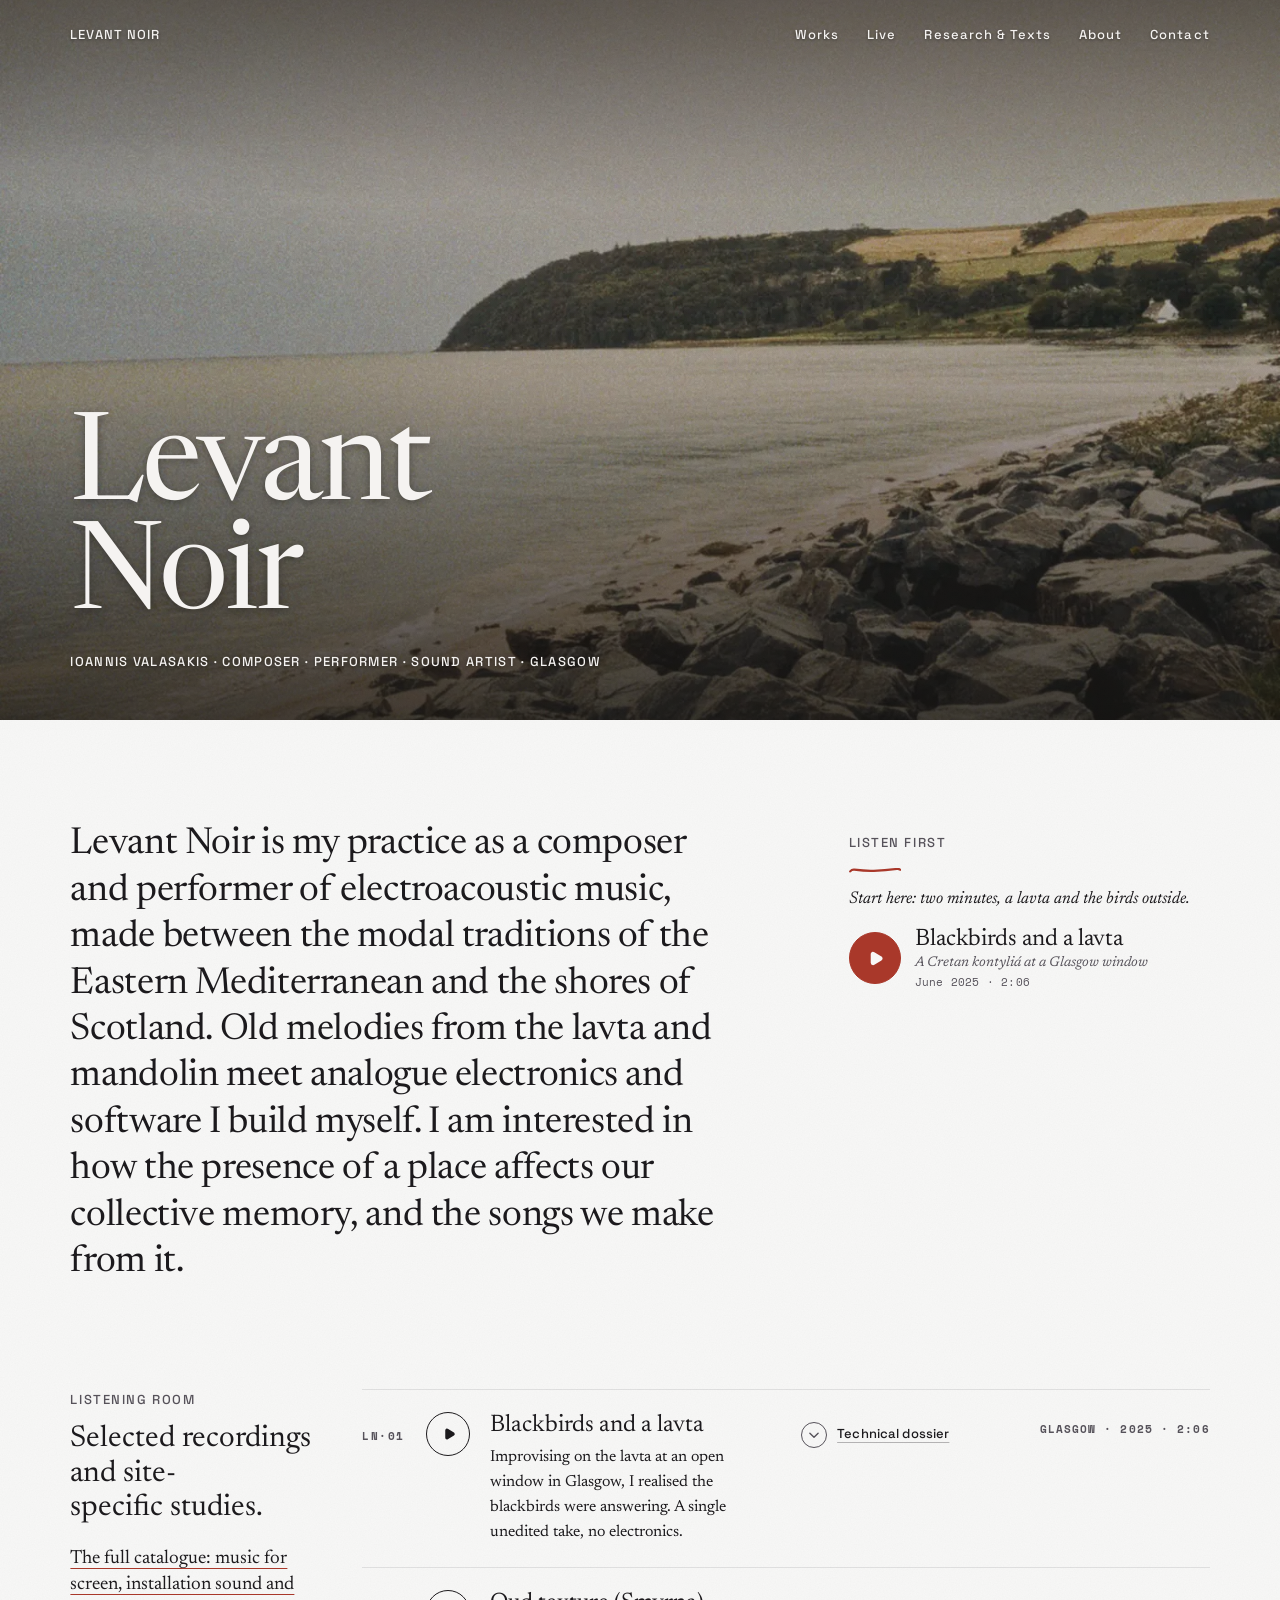
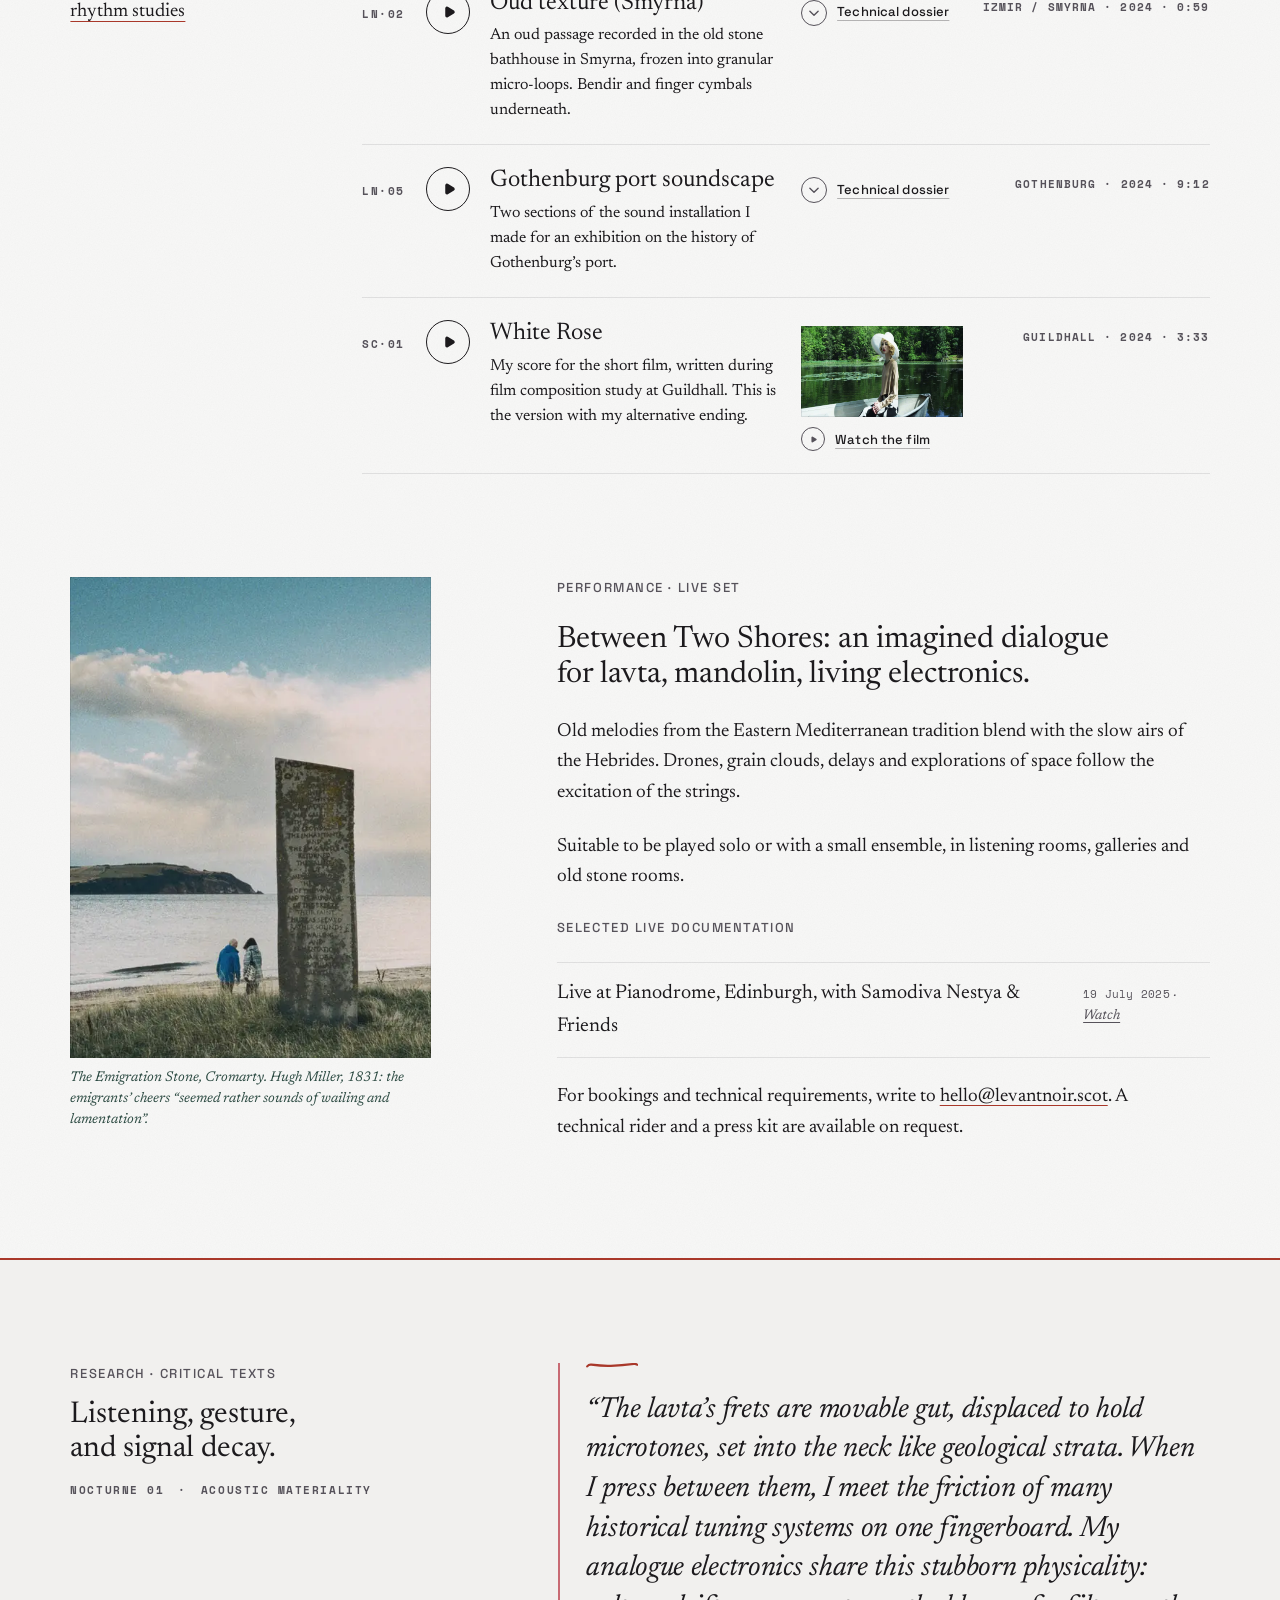
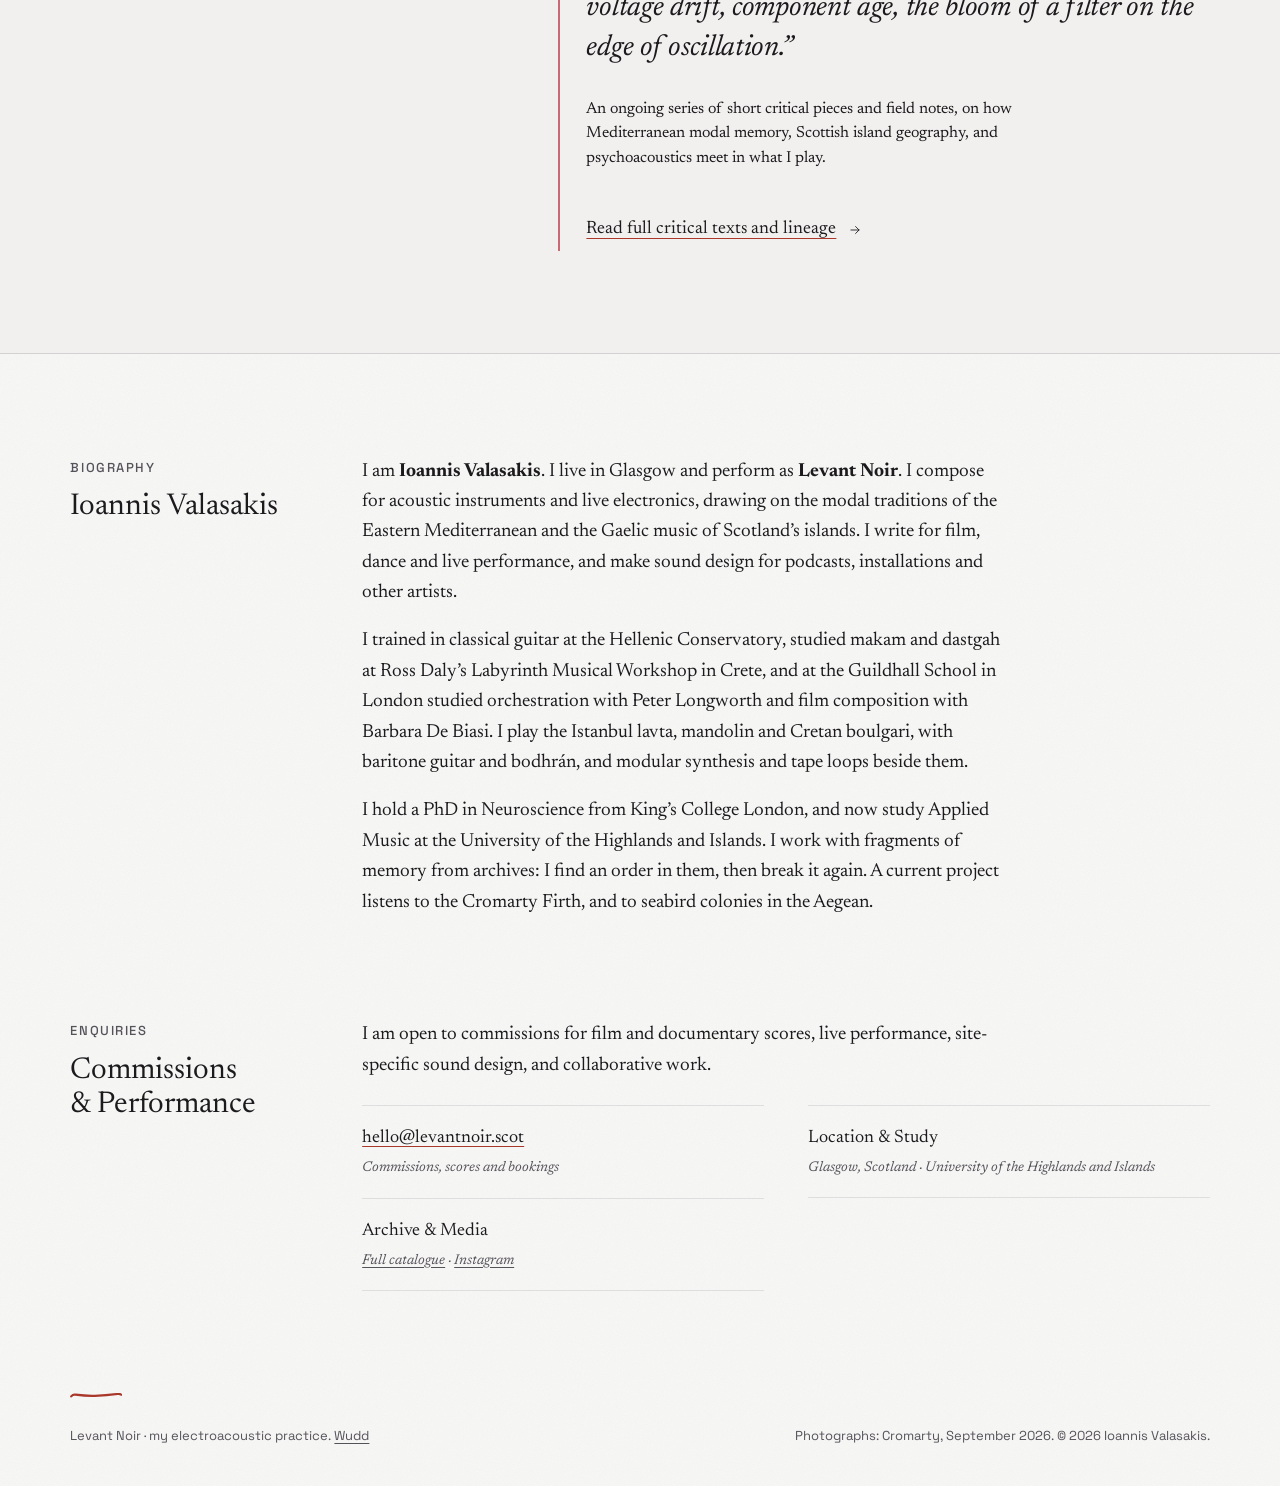
==== commit b01b40f9: "Third addendum: White Rose on the homepage, lighter play mark, opaque compact bar - Homepage listeni" ====
--- a/index.html
+++ b/index.html
@@ -18,7 +18,7 @@
   <link rel="preconnect" href="https://fonts.gstatic.com" crossorigin>
   <link rel="preload" as="image" href="images/shore-1400.webp" imagesrcset="images/shore-900.webp 900w, images/shore-1400.webp 1400w, images/shore-2000.webp 2000w" imagesizes="100vw" type="image/webp">
   <link rel="stylesheet" href="https://fonts.googleapis.com/css2?family=Newsreader:ital,opsz,wght@0,6..72,300;0,6..72,400;0,6..72,500;1,6..72,300;1,6..72,400&family=Space+Grotesk:wght@400;500;700&family=Space+Mono:wght@400;700&display=swap">
-  <link rel="stylesheet" href="css/site.css?v=12">
+  <link rel="stylesheet" href="css/site.css?v=14">
 </head>
 <body>
   <a class="skip" href="#main">Skip to content</a>
@@ -141,24 +141,24 @@
           </details>
           <p class="track__meta">Gothenburg · 2024 · 9:12</p>
         </li>
-        <li class="track" id="ex-03" data-track="granular-trip-hop" data-src="granular-trip-hop.v1.m4a" data-title="Voice in grains" data-details="work.html#ex-03">
-          <span class="track__idx">EX&middot;03</span>
-          <button class="play" type="button" data-play="granular-trip-hop" aria-label="Play Voice in grains" aria-pressed="false">
-            <svg class="icon-play" width="14" height="14" viewBox="0 0 24 24" aria-hidden="true"><path d="M9.5 7.5v9l7.4-4.5z"/></svg>
-            <svg class="icon-pause" width="14" height="14" viewBox="0 0 24 24" aria-hidden="true"><path d="M9 7v10M15 7v10" stroke-width="3.4"/></svg>
-          </button>
-          <div class="track__body">
-            <h3 class="track__title">
-              <span>Voice in grains</span>
-              <span class="track-wave" aria-hidden="true"><span class="wave-bar"></span><span class="wave-bar"></span><span class="wave-bar"></span></span>
-            </h3>
-            <p class="track__desc">A rhythm cut entirely from a chopped vocal performance, over a distorted bass, pulled apart by granular processing.</p>
-          </div>
-          <details class="track__tech">
-            <summary><span>Technical dossier</span></summary>
-            <p>vocal performance → sampled and chopped into the rhythm &middot; distorted bass &middot; granular processing</p>
-          </details>
-          <p class="track__meta">Rhythm study · 2024 · 0:41</p>
+        <li class="track" id="sc-01" data-track="white-rose" data-src="white-rose.v1.m4a" data-title="White Rose" data-details="work.html#sc-01">
+          <span class="track__idx">SC&middot;01</span>
+          <button class="play" type="button" data-play="white-rose" aria-label="Play White Rose" aria-pressed="false">
+            <svg class="icon-play" width="14" height="14" viewBox="0 0 24 24" aria-hidden="true"><path d="M9.5 7.5v9l7.4-4.5z"/></svg>
+            <svg class="icon-pause" width="14" height="14" viewBox="0 0 24 24" aria-hidden="true"><path d="M9 7v10M15 7v10" stroke-width="3.4"/></svg>
+          </button>
+          <div class="track__body">
+            <h3 class="track__title">
+              <span>White Rose</span>
+              <span class="track-wave" aria-hidden="true"><span class="wave-bar"></span><span class="wave-bar"></span><span class="wave-bar"></span></span>
+            </h3>
+            <p class="track__desc">My score for the short film, written during film composition study at Guildhall. This is the version with my alternative ending.</p>
+          </div>
+          <a class="track__thumb" href="work.html#sc-01" aria-label="Watch the film White Rose in the catalogue">
+            <img src="video/white-rose.v1.jpg" width="1280" height="720" alt="" loading="lazy" decoding="async">
+            <span class="track__thumb-cap"><span class="track__thumb-ring" aria-hidden="true"><svg width="10" height="10" viewBox="0 0 24 24"><path d="M9.5 7.5v9l7.4-4.5z"/></svg></span><span class="track__thumb-label">Watch the film</span></span>
+          </a>
+          <p class="track__meta">Guildhall · 2024 · 3:33</p>
         </li>
       </ol>
     </section>
--- a/css/site.css
+++ b/css/site.css
@@ -16,6 +16,7 @@
   --sea-pink:   #c86a73; /* edge staining, edition numbers; never carries text */
   --heather:    #6e5670; /* the one cool note */
   --warehouse:  #2c4a42; /* the only permitted dark field (chrome / print) */
+  --lichen:     #5c6b4f; /* lichen on stone: hairlines on pending or archival items only, never text (added on the 2026 review's advice; provenance line still owed by Teine Studio) */
   --rule:        rgba(28, 26, 29, 0.14);
   --rule-subtle: rgba(28, 26, 29, 0.10);
 
@@ -138,7 +139,7 @@
   position: fixed; top: 0; left: 0; right: 0; z-index: 45; height: 40px;
   padding: 0 max(var(--gutter), calc((100% - var(--max-width)) / 2));
   display: flex; align-items: center; justify-content: space-between; gap: 20px;
-  background: rgba(248, 248, 247, 0.96); border-bottom: 1px solid var(--rule-subtle);
+  background: var(--limewash); border-bottom: 1px solid var(--rule-subtle);
   font-family: var(--sans); font-size: 13px; font-weight: 500; letter-spacing: 0.08em; text-transform: uppercase;
 }
 .topbar[hidden] { display: none; }
@@ -231,9 +232,10 @@
 /* One hand for every mark: round caps and joins on a 24-unit grid. The play triangle is
    filled but rounded by a stroke of its own colour, and nudged to its optical centre. */
 .play svg, .player__toggle svg, .track__thumb-ring svg { fill: none; stroke: currentColor; stroke-width: 1.5; stroke-linecap: round; stroke-linejoin: round; }
-.play .icon-play, .player__toggle .icon-play, .track__thumb-ring svg { fill: currentColor; stroke-width: 5; margin-left: 2px; }
+.play .icon-play, .player__toggle .icon-play, .track__thumb-ring svg { fill: currentColor; stroke-width: 4; margin-left: 2px; }
+.play--accent .icon-play { stroke-width: 5; }
 /* Sizes are set here, not on the svg elements: the triangle is small on its grid and rounded by a heavy stroke, like a worn pebble. */
-.play svg { width: 19px; height: 19px; }
+.play svg { width: 20px; height: 20px; }
 .play--accent svg { width: 23px; height: 23px; }
 .player__toggle svg { width: 17px; height: 17px; }
 .track__thumb-ring svg { width: 11px; height: 11px; margin-left: 1px; }
@@ -245,7 +247,7 @@
 .play[aria-pressed="true"] { border-color: var(--rowan); color: var(--rowan); }   /* whatever is sounding wears the Rowan */
 .play--accent { width: 52px; height: 52px; background: var(--rust); border-color: var(--rust); color: var(--paper); }
 .play--accent:hover { background: var(--rust-deep); border-color: var(--rust-deep); color: var(--paper); }
-.play--pending { border-style: dashed; border-color: rgba(28, 26, 29, 0.32); cursor: default; }
+.play--pending { border-style: dashed; border-color: var(--lichen); cursor: default; }
 
 /* Listening room */
 /* One grid for the whole list; each row borrows its columns (subgrid), so the number, the ring, the
@@ -311,6 +313,20 @@
 /* The measurement always takes the last column, so a row without a dossier keeps its shape. */
 .track__meta { grid-column: -2; font-family: var(--mono); font-size: var(--fs-mono); font-weight: 700; letter-spacing: 0.1em; text-transform: uppercase; color: var(--muted); text-align: right; font-variant-numeric: tabular-nums; padding-top: 8px; white-space: nowrap; }
 .track.is-playing .track__title { color: var(--rust); }
+
+/* Film still: a picture in the row that leads to the film. A button in the catalogue (opens and plays the
+   film in place), a link on the homepage (goes to the catalogue entry). */
+.track__thumb { display: block; width: clamp(200px, 19vw, 264px); padding: 0; border: 0; background: none; color: var(--ink); cursor: pointer; text-align: left; font: inherit; }
+.track__thumb img { display: block; width: 100%; height: auto; background: var(--panel); transition: opacity 0.25s ease; outline: 1px solid var(--rule-subtle); outline-offset: -1px; }
+.track__thumb:hover img { opacity: 0.86; }
+.track__thumb-cap { display: flex; align-items: center; gap: 10px; margin-top: 10px; font-family: var(--sans); font-size: 13px; font-weight: 500; letter-spacing: 0.01em; }
+.track__thumb-ring { flex: none; width: 24px; height: 24px; border-radius: 50%; border: 1.25px solid var(--ink-soft); color: var(--ink-soft); display: grid; place-items: center; transition: background 0.25s ease, border-color 0.25s ease, color 0.25s ease; }
+.track__thumb-label { text-decoration: underline; text-decoration-thickness: 1px; text-underline-offset: 4px; text-decoration-color: rgba(28, 26, 29, 0.3); }
+.track__thumb-dur { margin-left: auto; font-family: var(--mono); font-size: 11px; font-weight: 700; letter-spacing: 0.1em; color: var(--muted); }
+.track__thumb:hover { color: var(--rowan-deep); }
+.track__thumb:hover .track__thumb-ring { background: var(--rowan); border-color: var(--rowan); color: var(--limewash); }
+.track__thumb:hover .track__thumb-label { text-decoration-color: currentColor; }
+.track > a.track__thumb { width: 100%; max-width: 264px; margin-top: 6px; }   /* fits the dossier column */
 
 /* Performance */
 .figure { grid-column: 1 / span 4; margin: 0; position: relative; }
@@ -494,7 +510,8 @@
   .tracks { grid-template-columns: 44px 44px minmax(0, 1fr); column-gap: 14px; }
   .track { row-gap: 12px; }
   .track__desc { grid-column: 3; }
-  .track__method, .track__tech { grid-column: 3; padding-top: 0; }
+  .track__method, .track__tech, .track > .track__thumb { grid-column: 3; padding-top: 0; }
+  .track > a.track__thumb { max-width: none; margin-top: 0; }
   .track__meta { grid-column: 3; text-align: left; padding-top: 0; white-space: normal; }
   .figure img { width: auto; max-width: 100%; max-height: 480px; }
   .contact__content { width: 100%; min-width: 0; }
@@ -530,7 +547,7 @@
 
 @media print {
   .hero { height: auto; color: var(--ink); padding: 0 0 24px; }
-  .hero__picture, .hero::before, .hero::after, .player, .topbar, .skip, .play { display: none; }
+  .hero__picture, .hero::before, .hero::after, .player, .topbar, .skip, .play, .track__thumb { display: none; }
   .hero__nav { display: none; }
   .sec, .wudd { display: block; margin-top: 32px; padding: 0; }
   .wudd { background: transparent; color: var(--ink); }
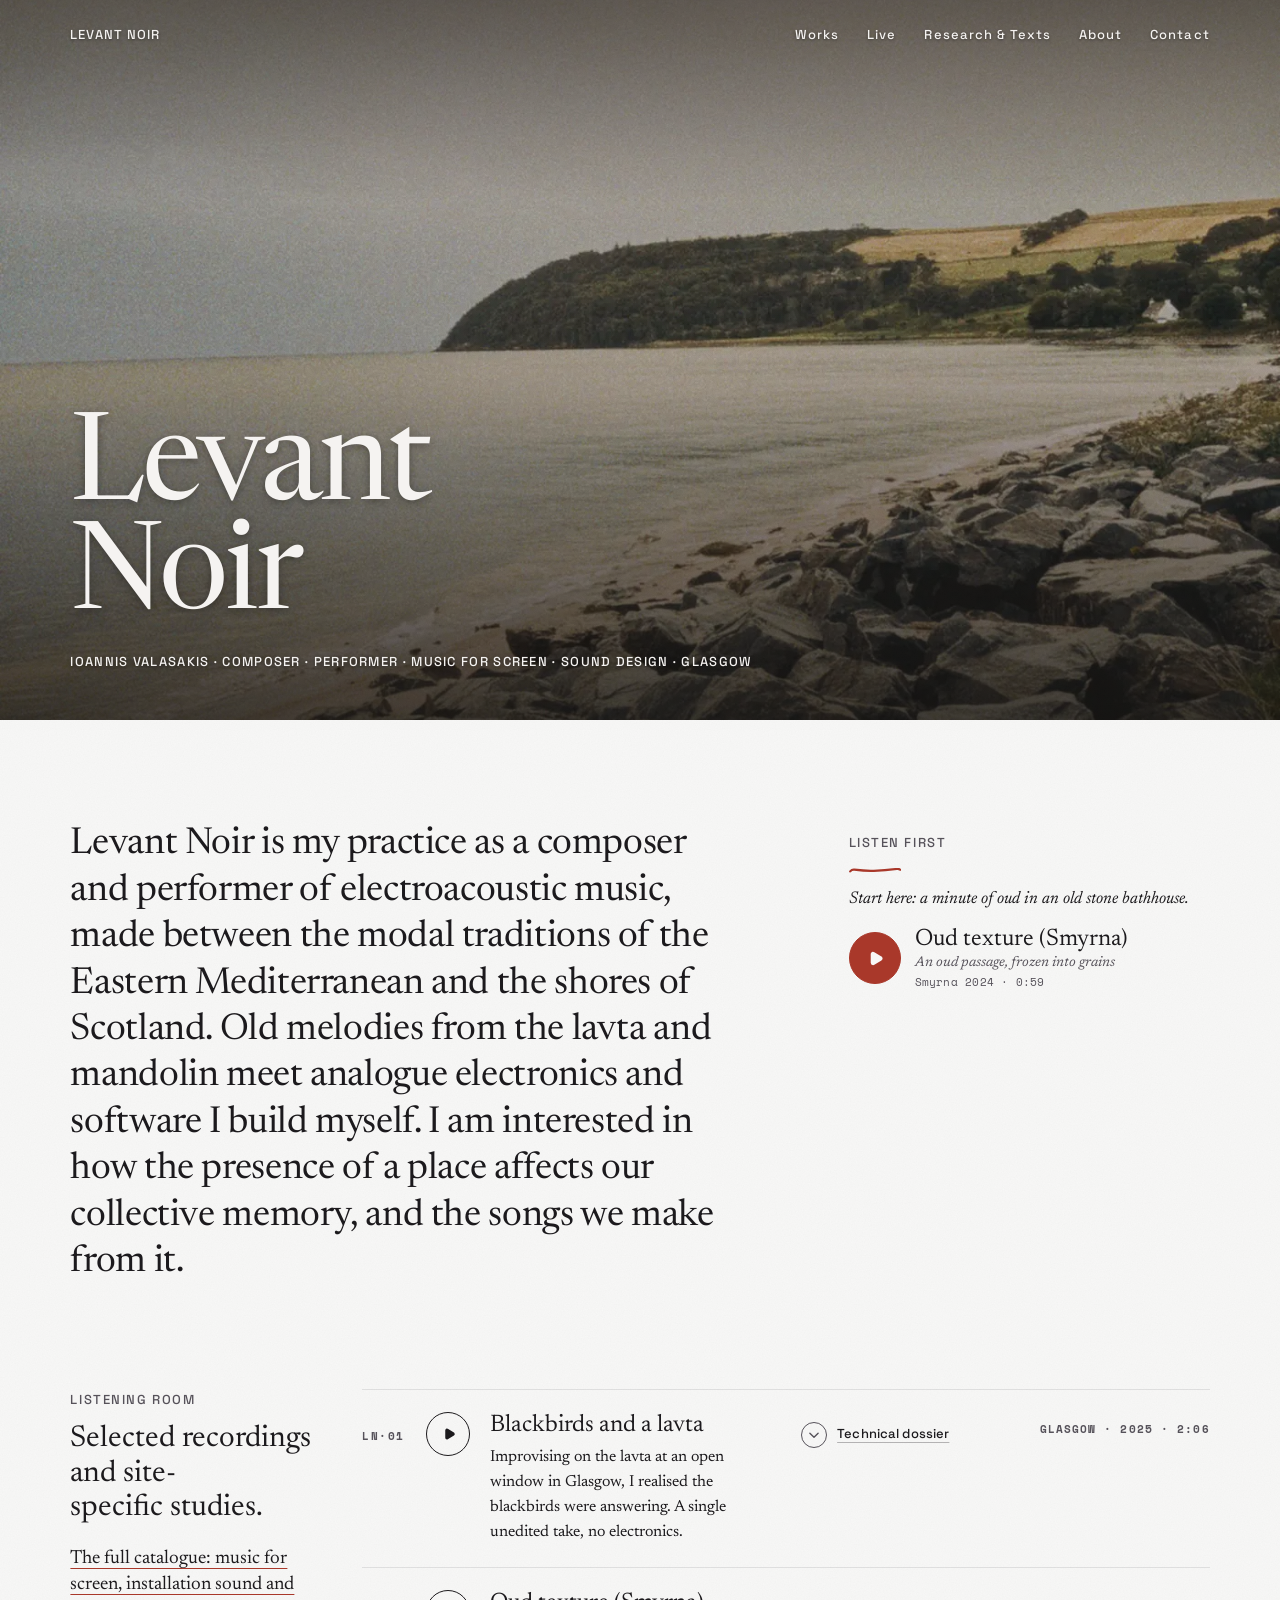
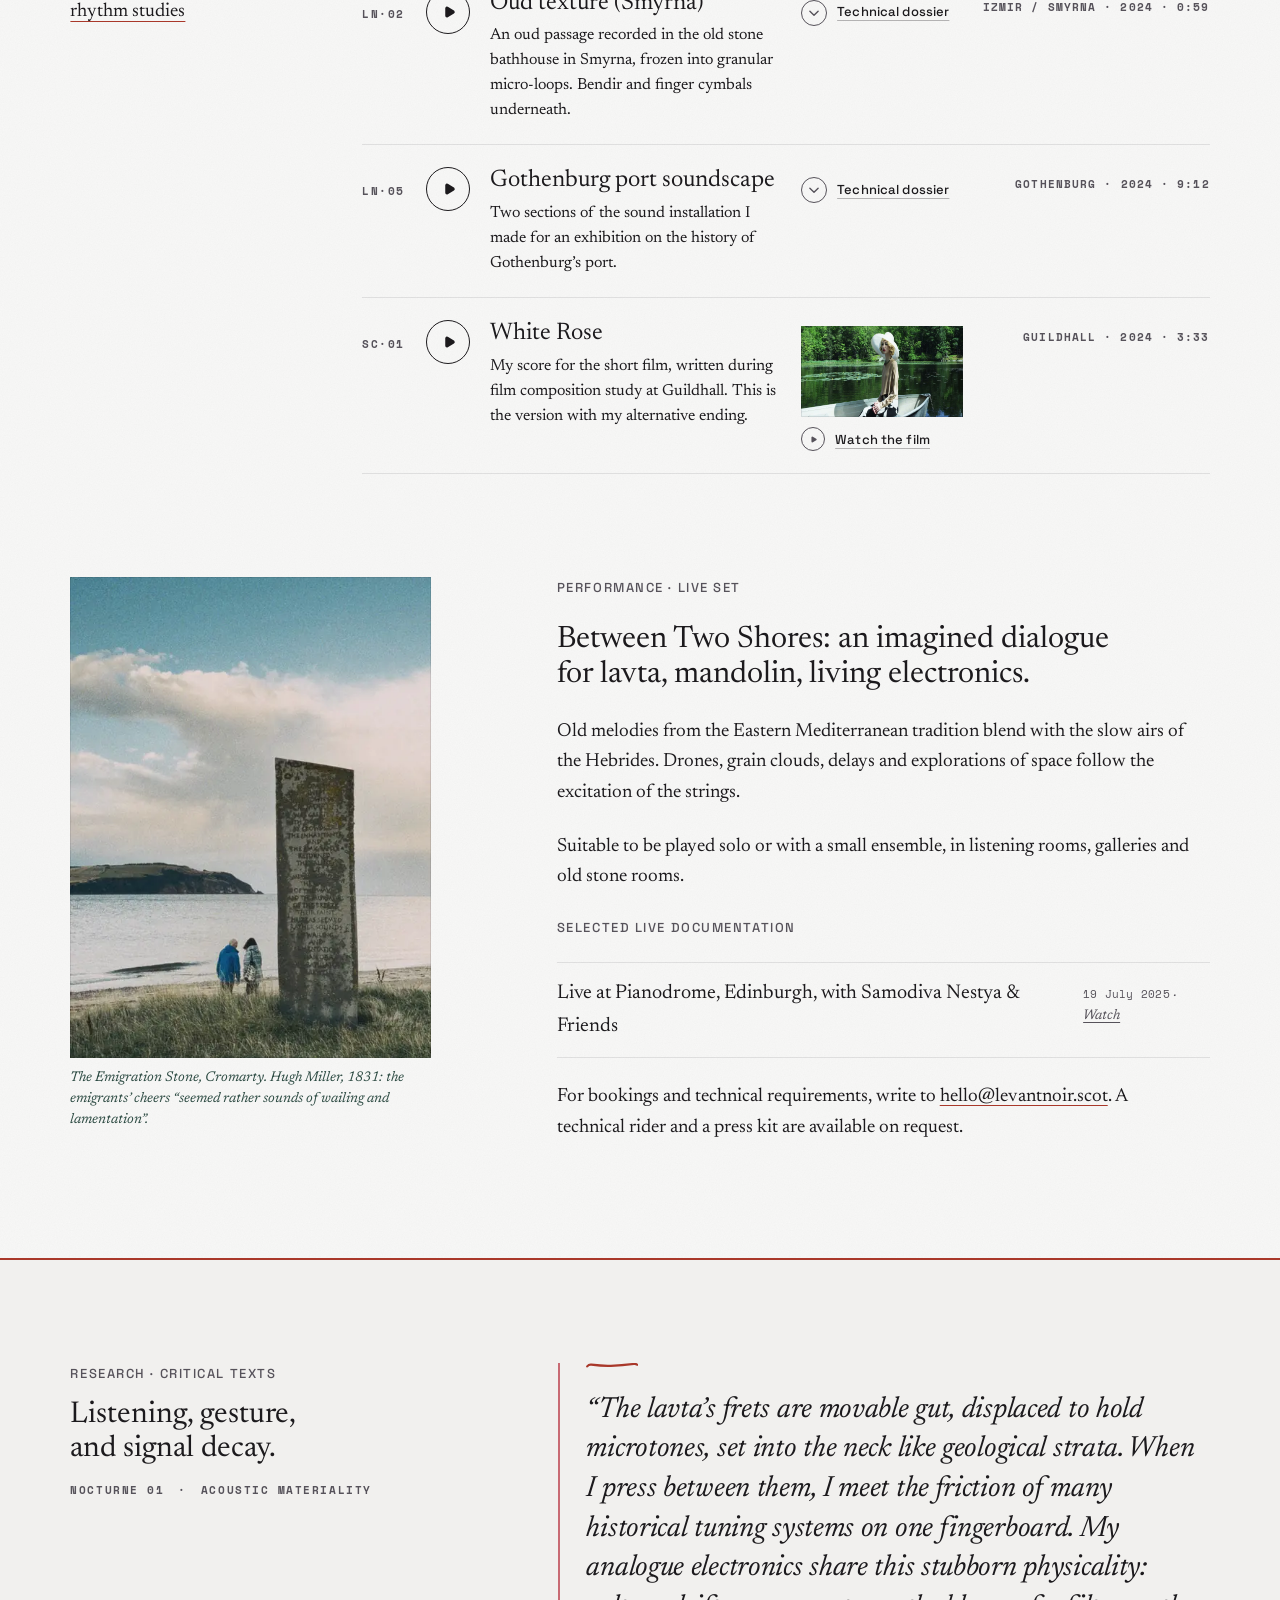
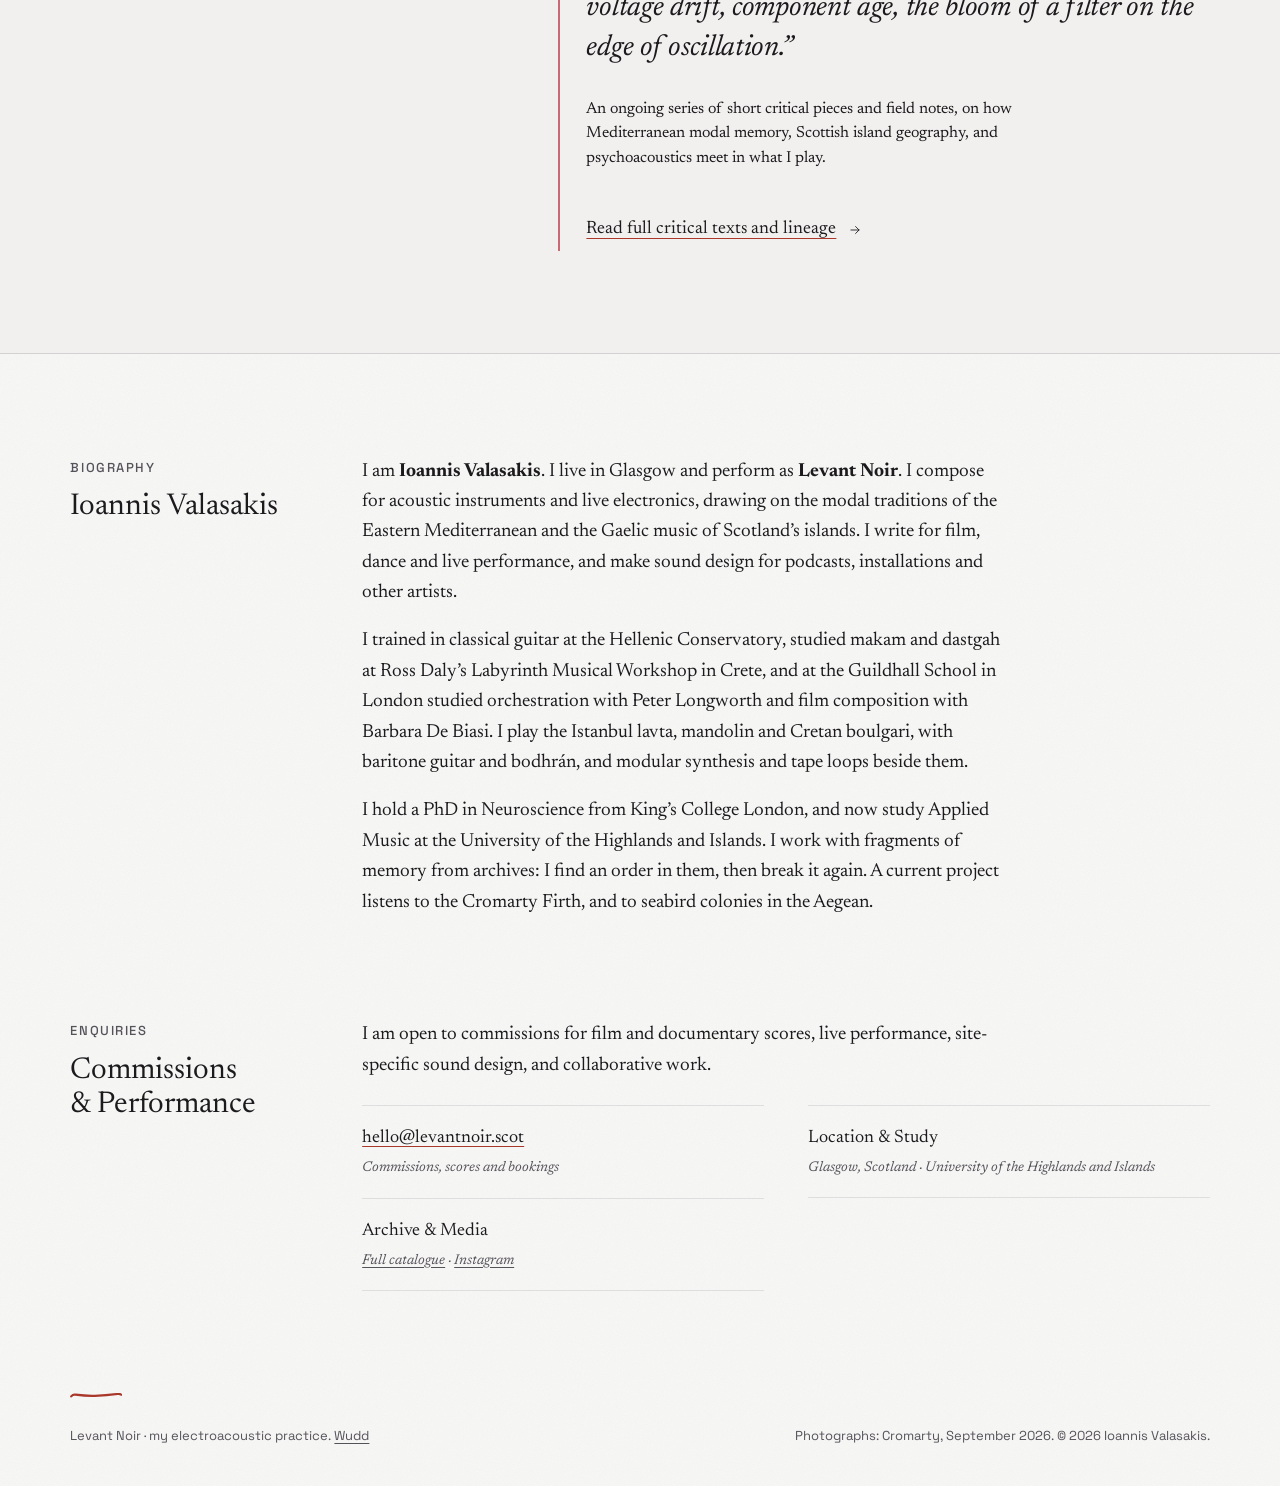
==== commit 4d69dbfc: "Keep the site's promises: working first sound, honest screen notes, invitation on the catalogue - "L" ====
--- a/index.html
+++ b/index.html
@@ -3,12 +3,12 @@
 <head>
   <meta charset="UTF-8">
   <meta name="viewport" content="width=device-width, initial-scale=1">
-  <title>Levant Noir · Ioannis Valasakis · Sound, Performance &amp; Research</title>
-  <meta name="description" content="Levant Noir is my practice as a composer and performer. Lavta, mandolin, analogue electronics and software I build myself, between the Eastern Mediterranean and Scotland.">
+  <title>Levant Noir · Ioannis Valasakis · Composer, Music for Screen &amp; Sound Design</title>
+  <meta name="description" content="Levant Noir is my practice as a composer: music for acoustic instruments and live electronics, scores for film and dance, and sound design for podcasts and installations. Glasgow.">
   <meta name="theme-color" content="#f8f8f7">
   <meta property="og:type" content="website">
-  <meta property="og:title" content="Levant Noir · Ioannis Valasakis · Electroacoustic Sound &amp; Performance">
-  <meta property="og:description" content="My practice as a composer and performer. Lavta and mandolin, analogue electronics and software I build myself, between the Eastern Mediterranean and Scotland.">
+  <meta property="og:title" content="Levant Noir · Ioannis Valasakis · Composer, Music for Screen &amp; Sound Design">
+  <meta property="og:description" content="Music for acoustic instruments and live electronics, scores for film and dance, and sound design for podcasts and installations. Glasgow.">
   <meta property="og:image" content="images/og.jpg">
   <meta property="og:image:width" content="1200">
   <meta property="og:image:height" content="630">
@@ -18,7 +18,7 @@
   <link rel="preconnect" href="https://fonts.gstatic.com" crossorigin>
   <link rel="preload" as="image" href="images/shore-1400.webp" imagesrcset="images/shore-900.webp 900w, images/shore-1400.webp 1400w, images/shore-2000.webp 2000w" imagesizes="100vw" type="image/webp">
   <link rel="stylesheet" href="https://fonts.googleapis.com/css2?family=Newsreader:ital,opsz,wght@0,6..72,300;0,6..72,400;0,6..72,500;1,6..72,300;1,6..72,400&family=Space+Grotesk:wght@400;500;700&family=Space+Mono:wght@400;700&display=swap">
-  <link rel="stylesheet" href="css/site.css?v=14">
+  <link rel="stylesheet" href="css/site.css?v=15">
 </head>
 <body>
   <a class="skip" href="#main">Skip to content</a>
@@ -51,7 +51,7 @@
     </nav>
     <div class="hero__name" id="top">
       <h1>Levant<br>Noir</h1>
-      <p class="hero__role">Ioannis Valasakis · Composer · Performer · Sound Artist · Glasgow</p>
+      <p class="hero__role">Ioannis Valasakis · Composer · Performer · Music for screen · Sound design · Glasgow</p>
     </div>
   </header>
 
@@ -63,15 +63,15 @@
       <div class="first" id="listen-first">
         <p class="label">Listen first</p>
         <span class="hand-rule" aria-hidden="true"></span>
-        <p class="first__voice">Start here: two minutes, a lavta and the birds outside.</p>
+        <p class="first__voice">Start here: a minute of oud in an old stone bathhouse.</p>
         <div class="first__row">
-          <button class="play play--accent" type="button" data-play="blackbirds" aria-label="Play Blackbirds and a lavta" aria-pressed="false">
+          <button class="play play--accent" type="button" data-play="oud" aria-label="Play Oud texture (Smyrna)" aria-pressed="false">
             <svg class="icon-play" width="18" height="18" viewBox="0 0 24 24" aria-hidden="true"><path d="M9.5 7.5v9l7.4-4.5z"/></svg>
             <svg class="icon-pause" width="18" height="18" viewBox="0 0 24 24" aria-hidden="true"><path d="M9 7v10M15 7v10" stroke-width="3.4"/></svg>
           </button>
           <div>
-            <p class="first__title">Blackbirds and a lavta</p>
-            <p class="meta">A Cretan kontyliá at a Glasgow window <span class="tabular">June 2025 · 2:06</span></p>
+            <p class="first__title">Oud texture (Smyrna)</p>
+            <p class="meta">An oud passage, frozen into grains <span class="tabular">Smyrna 2024 · 0:59</span></p>
           </div>
         </div>
       </div>
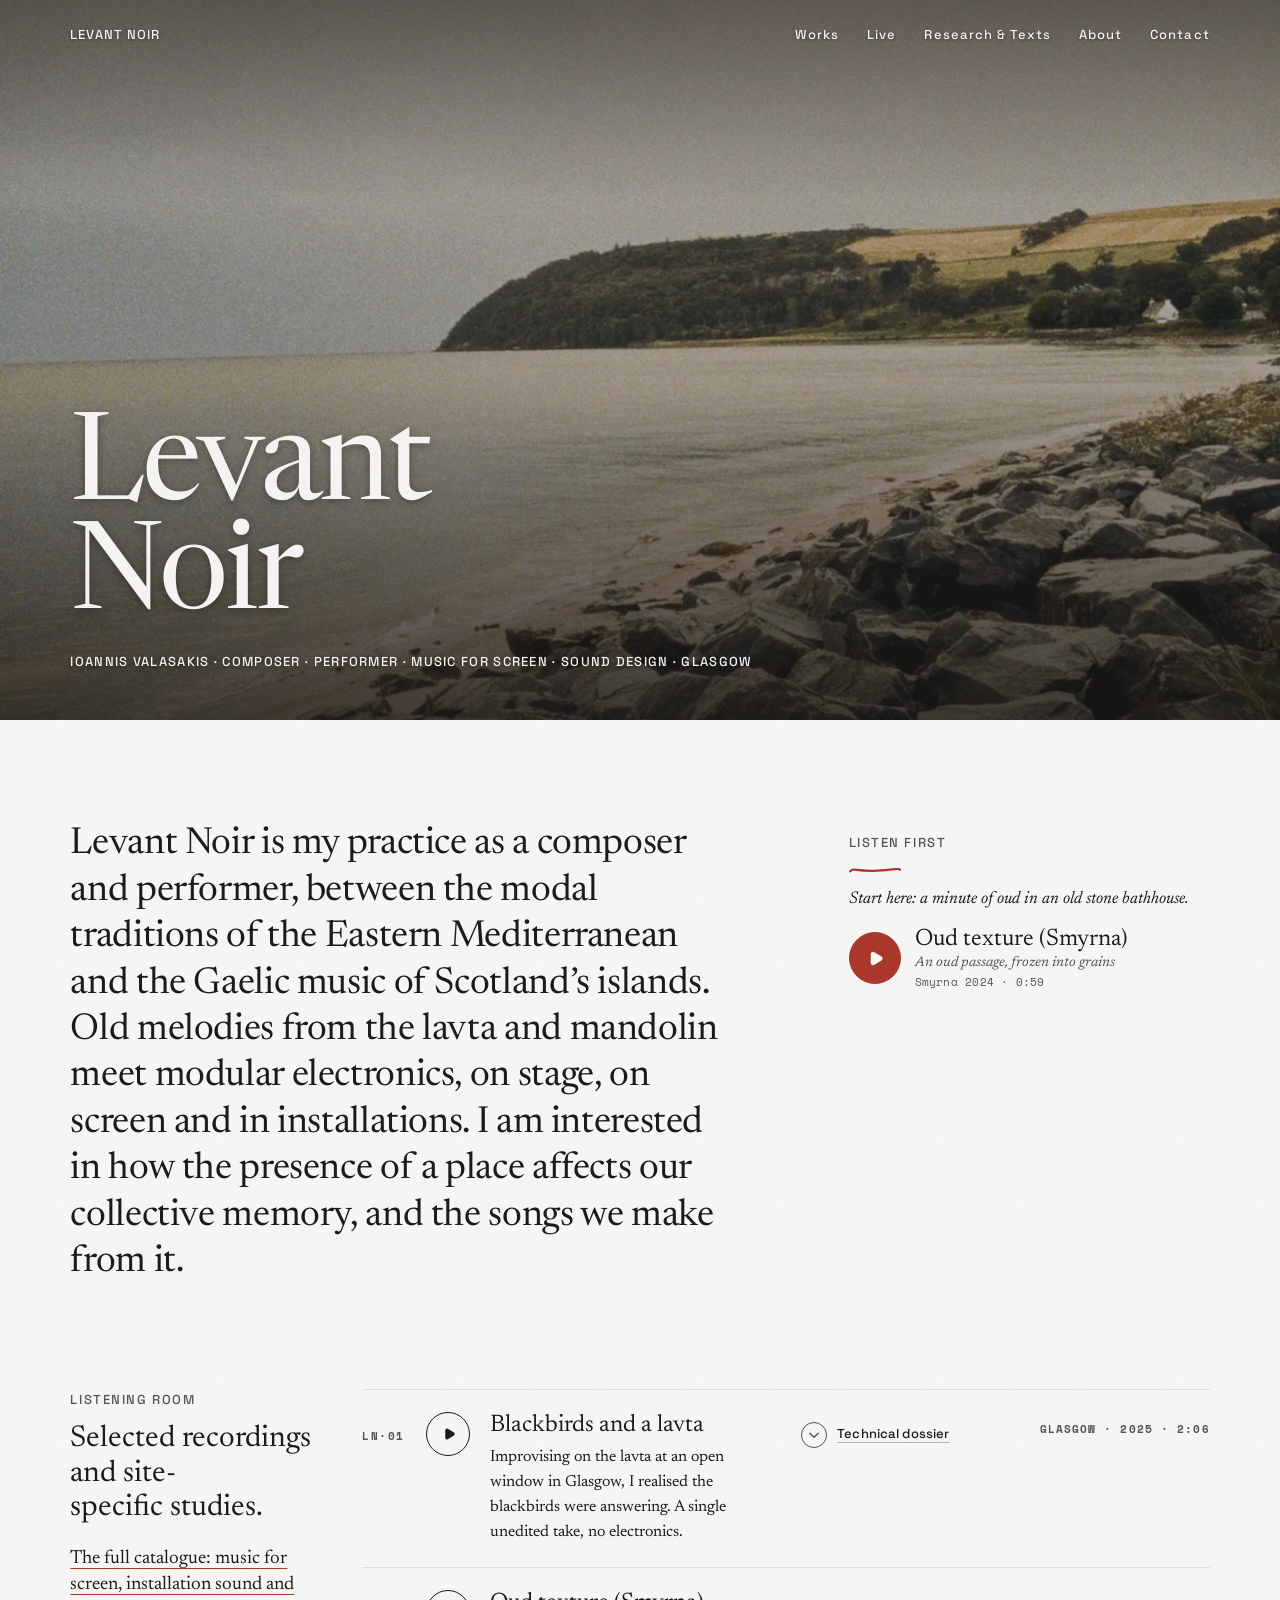
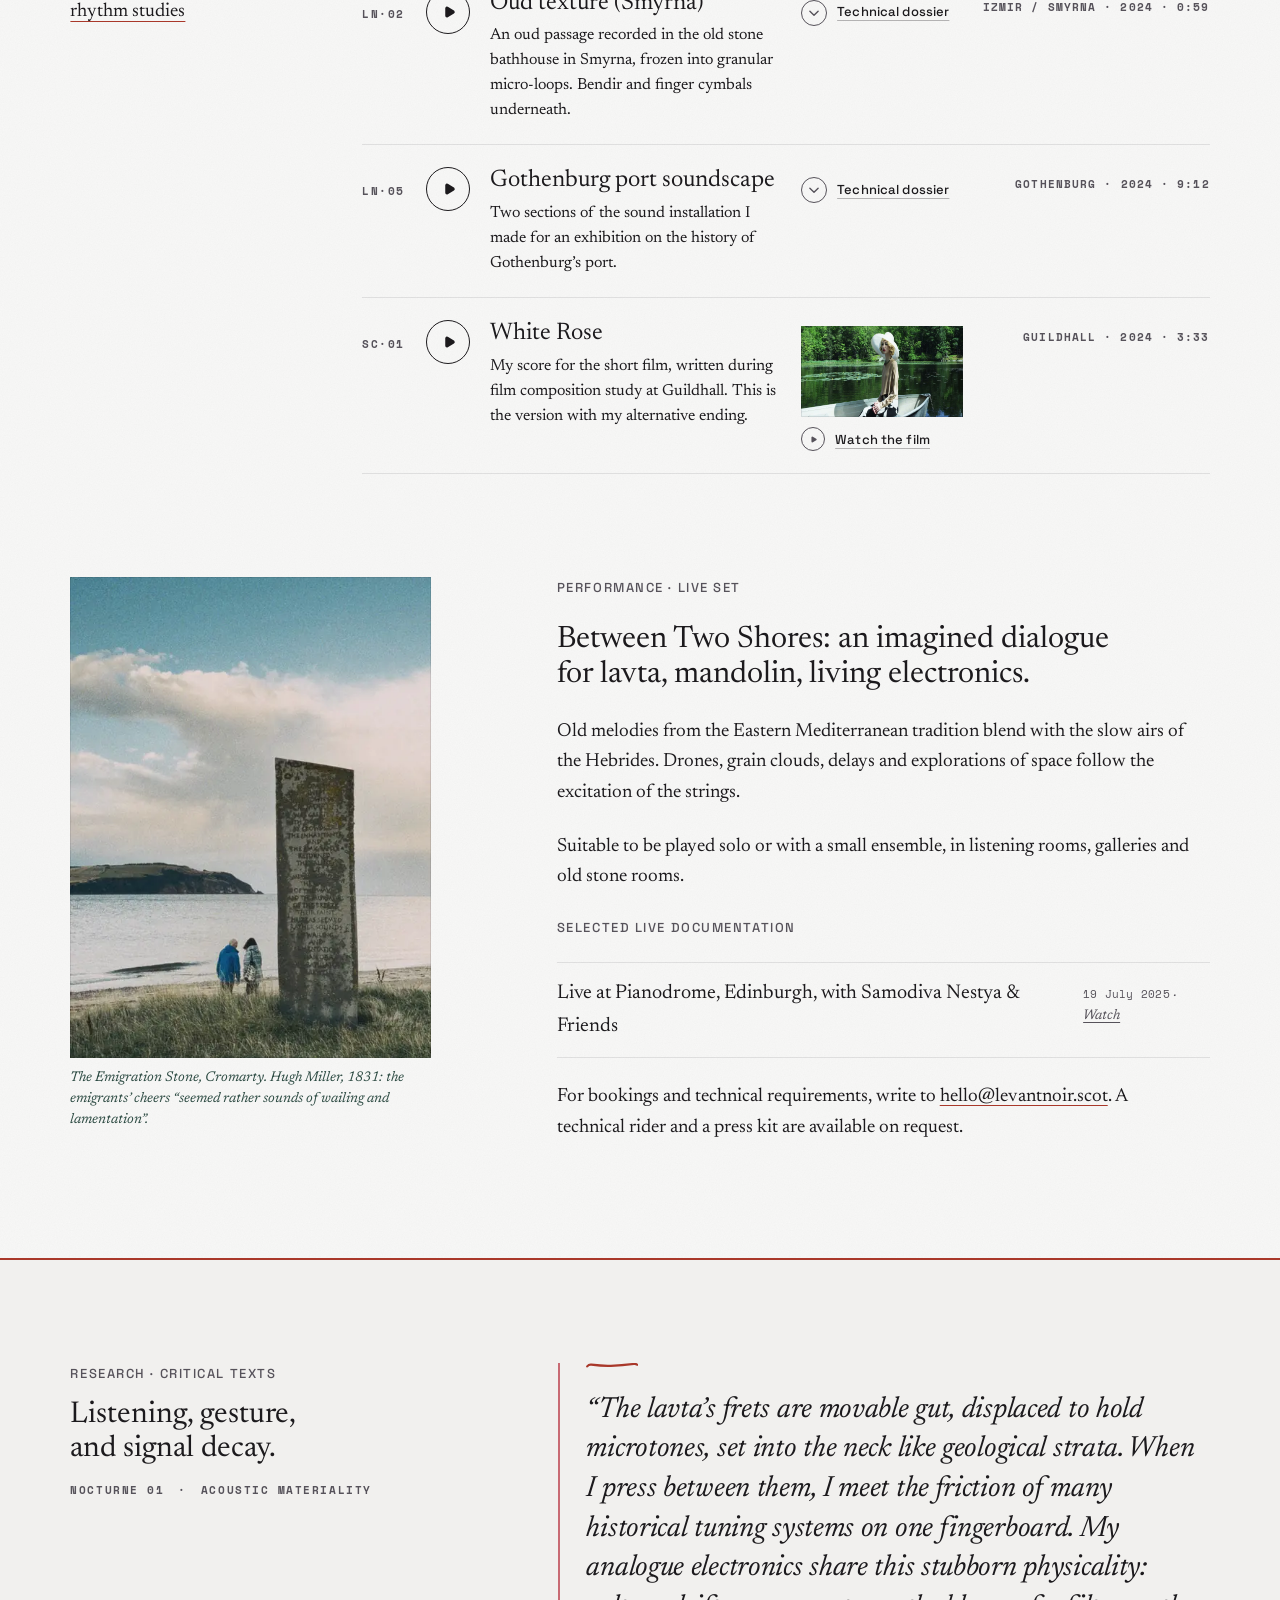
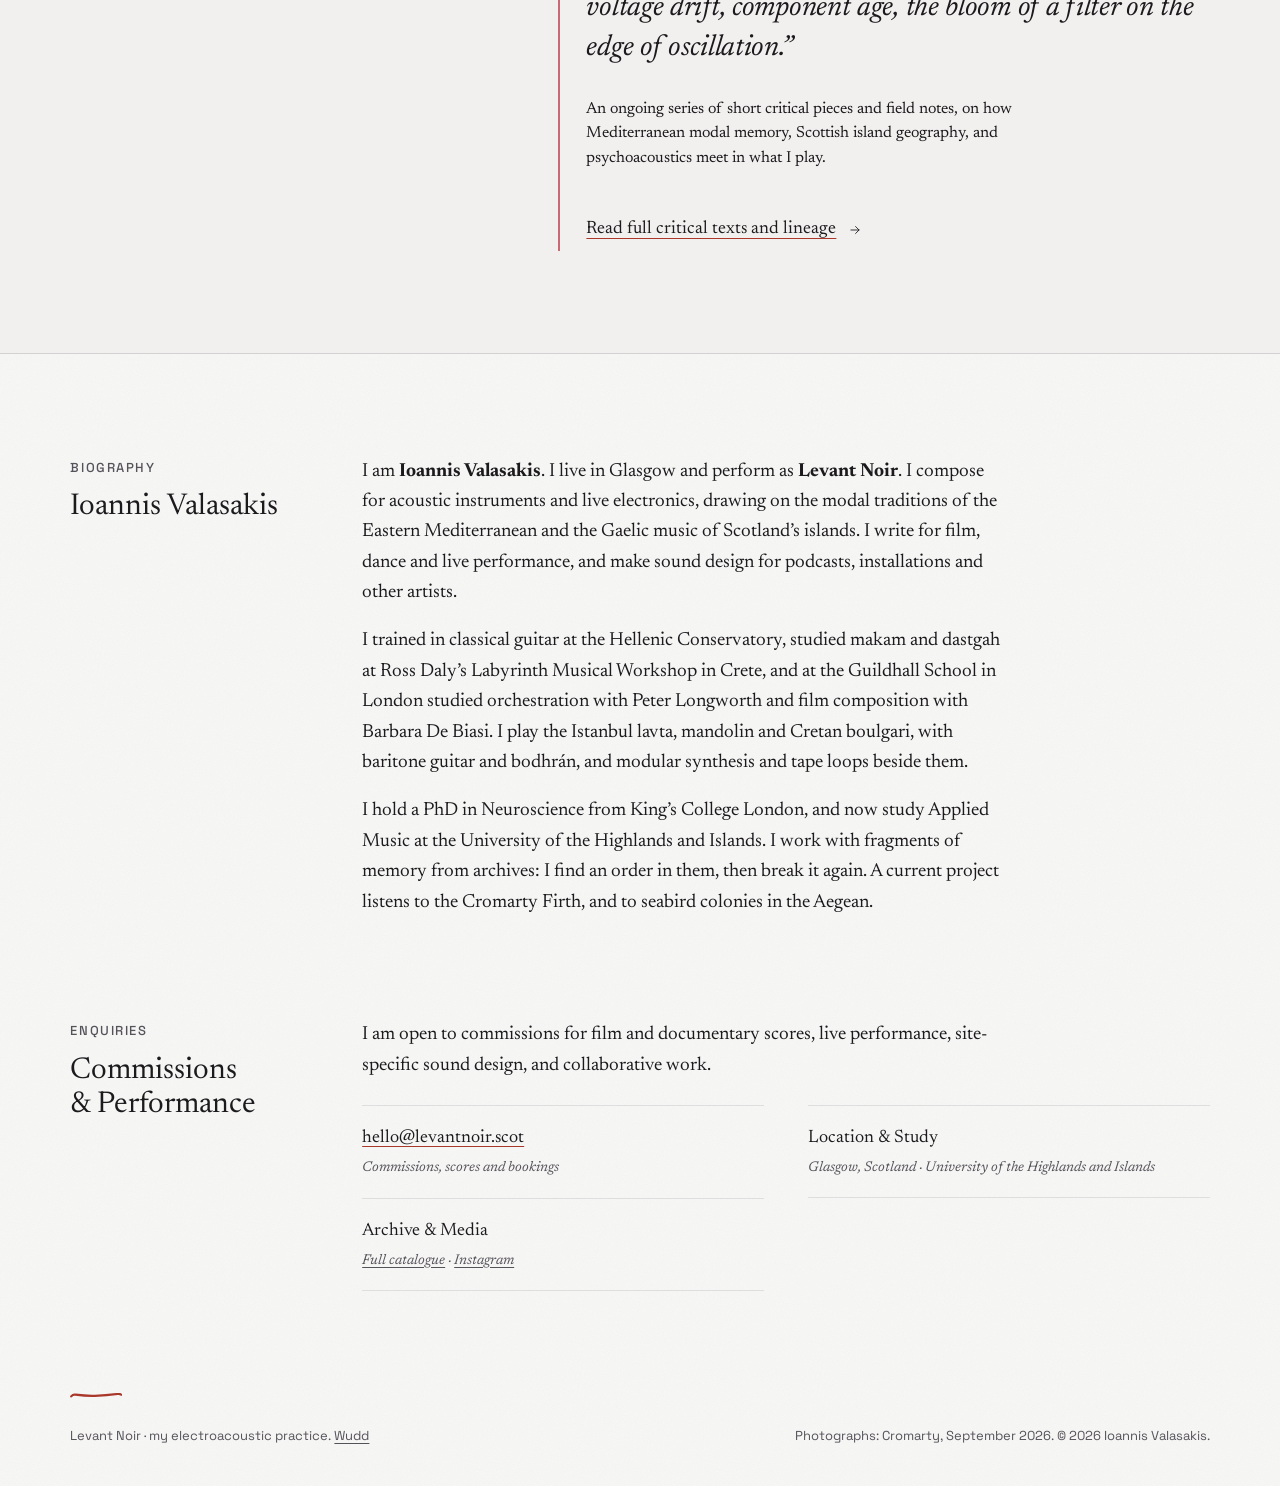
==== commit 6002aa11: "Entrance statement: plainer, with the Gaelic strand and the range of work Names the Gaelic music of " ====
--- a/index.html
+++ b/index.html
@@ -59,7 +59,7 @@
 
     <section class="sec sec--statement" aria-labelledby="statement-heading">
       <h2 id="statement-heading" class="visually-hidden">Statement</h2>
-      <p class="statement">Levant Noir is my practice as a composer and performer of electroacoustic music, made between the modal traditions of the Eastern Mediterranean and the shores of Scotland. Old melodies from the lavta and mandolin meet analogue electronics and software I build myself. I am interested in how the presence of a place affects our collective memory, and the songs we make from it.</p>
+      <p class="statement">Levant Noir is my practice as a composer and performer, between the modal traditions of the Eastern Mediterranean and the Gaelic music of Scotland’s islands. Old melodies from the lavta and mandolin meet modular electronics, on stage, on screen and in installations. I am interested in how the presence of a place affects our collective memory, and the songs we make from it.</p>
       <div class="first" id="listen-first">
         <p class="label">Listen first</p>
         <span class="hand-rule" aria-hidden="true"></span>
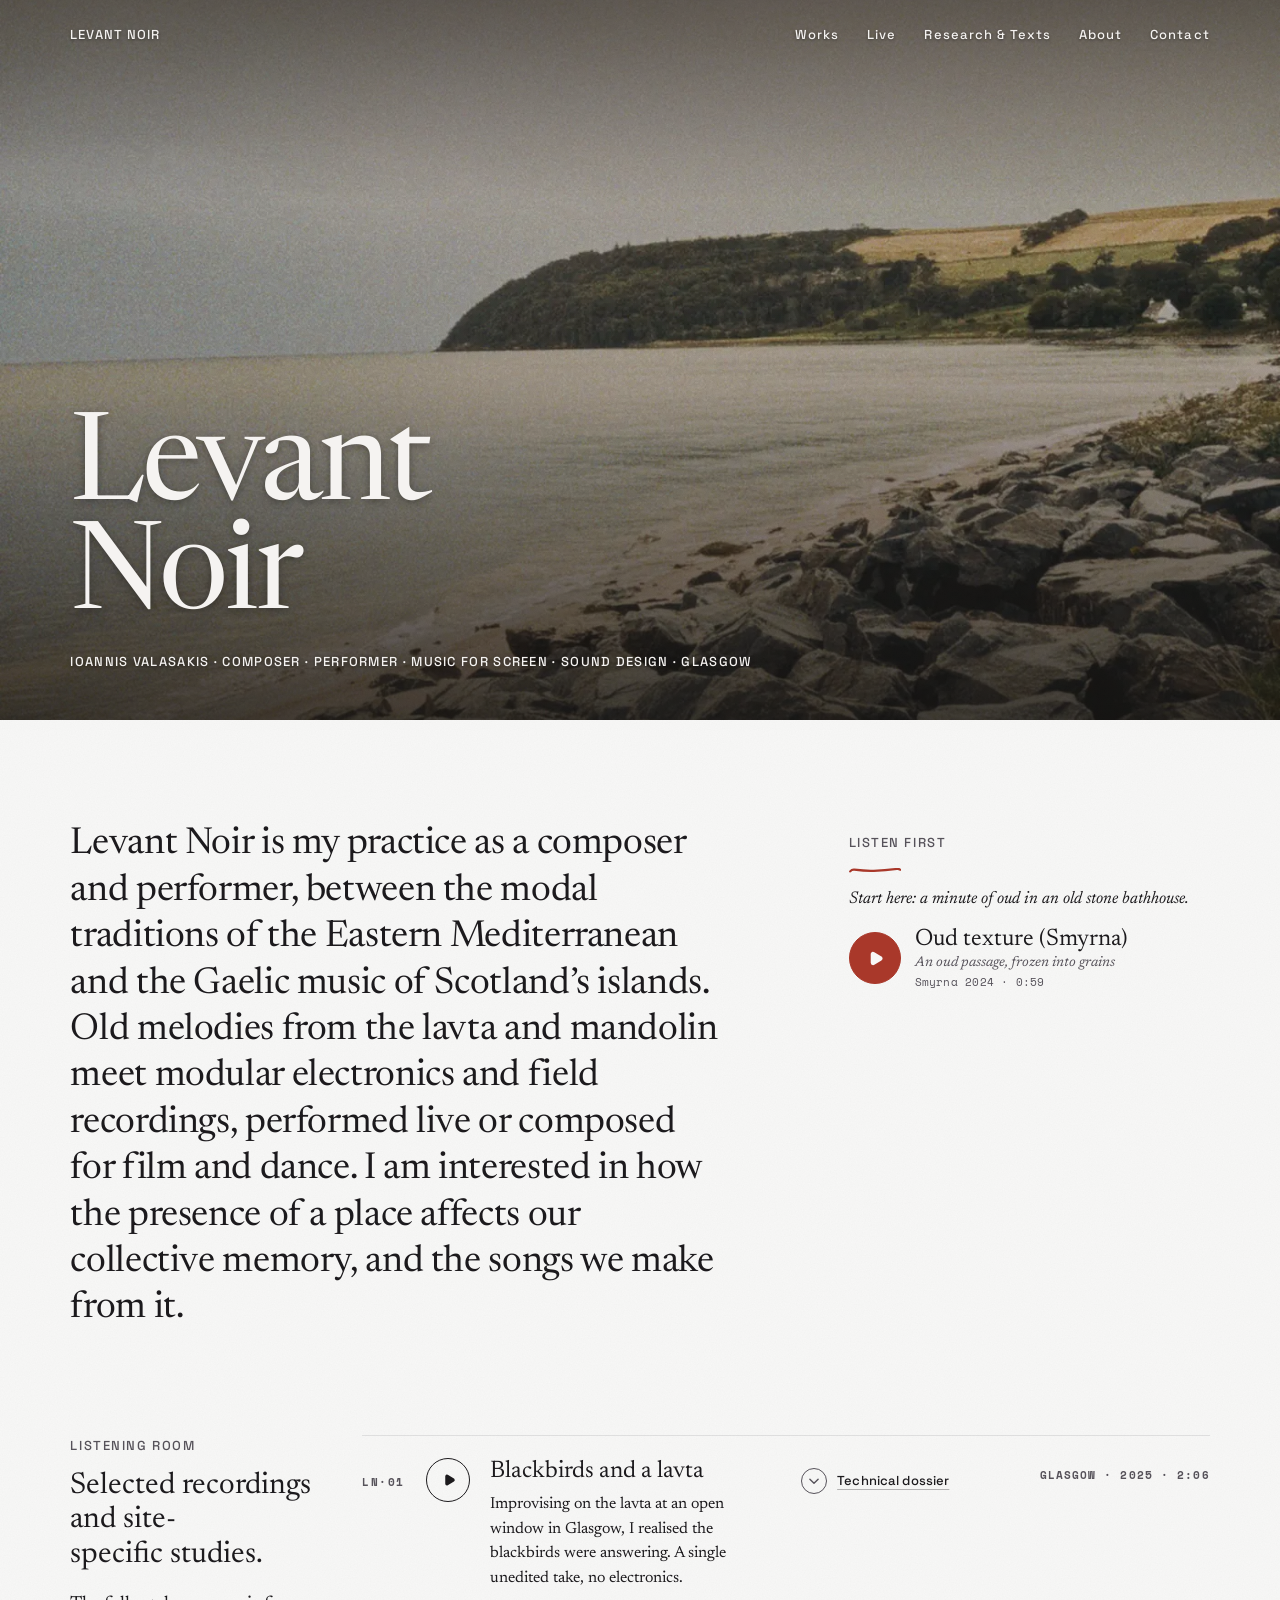
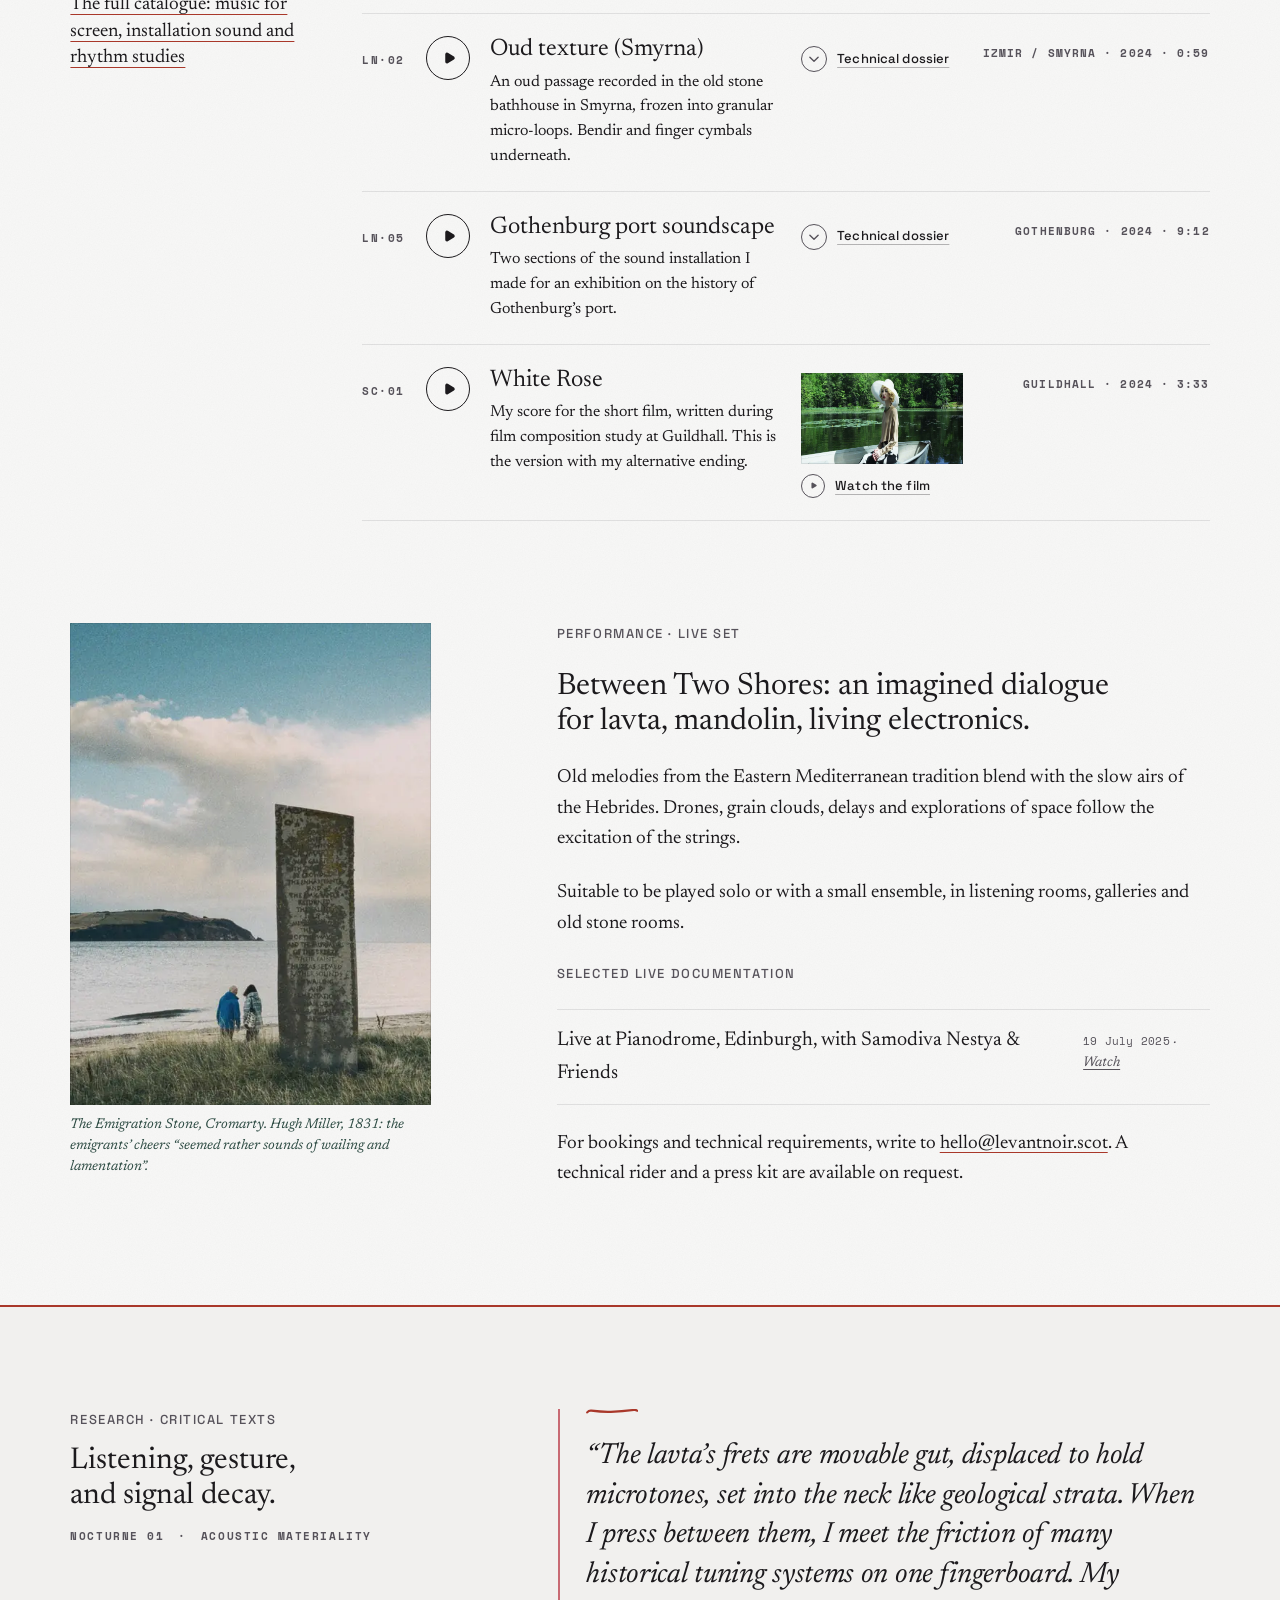
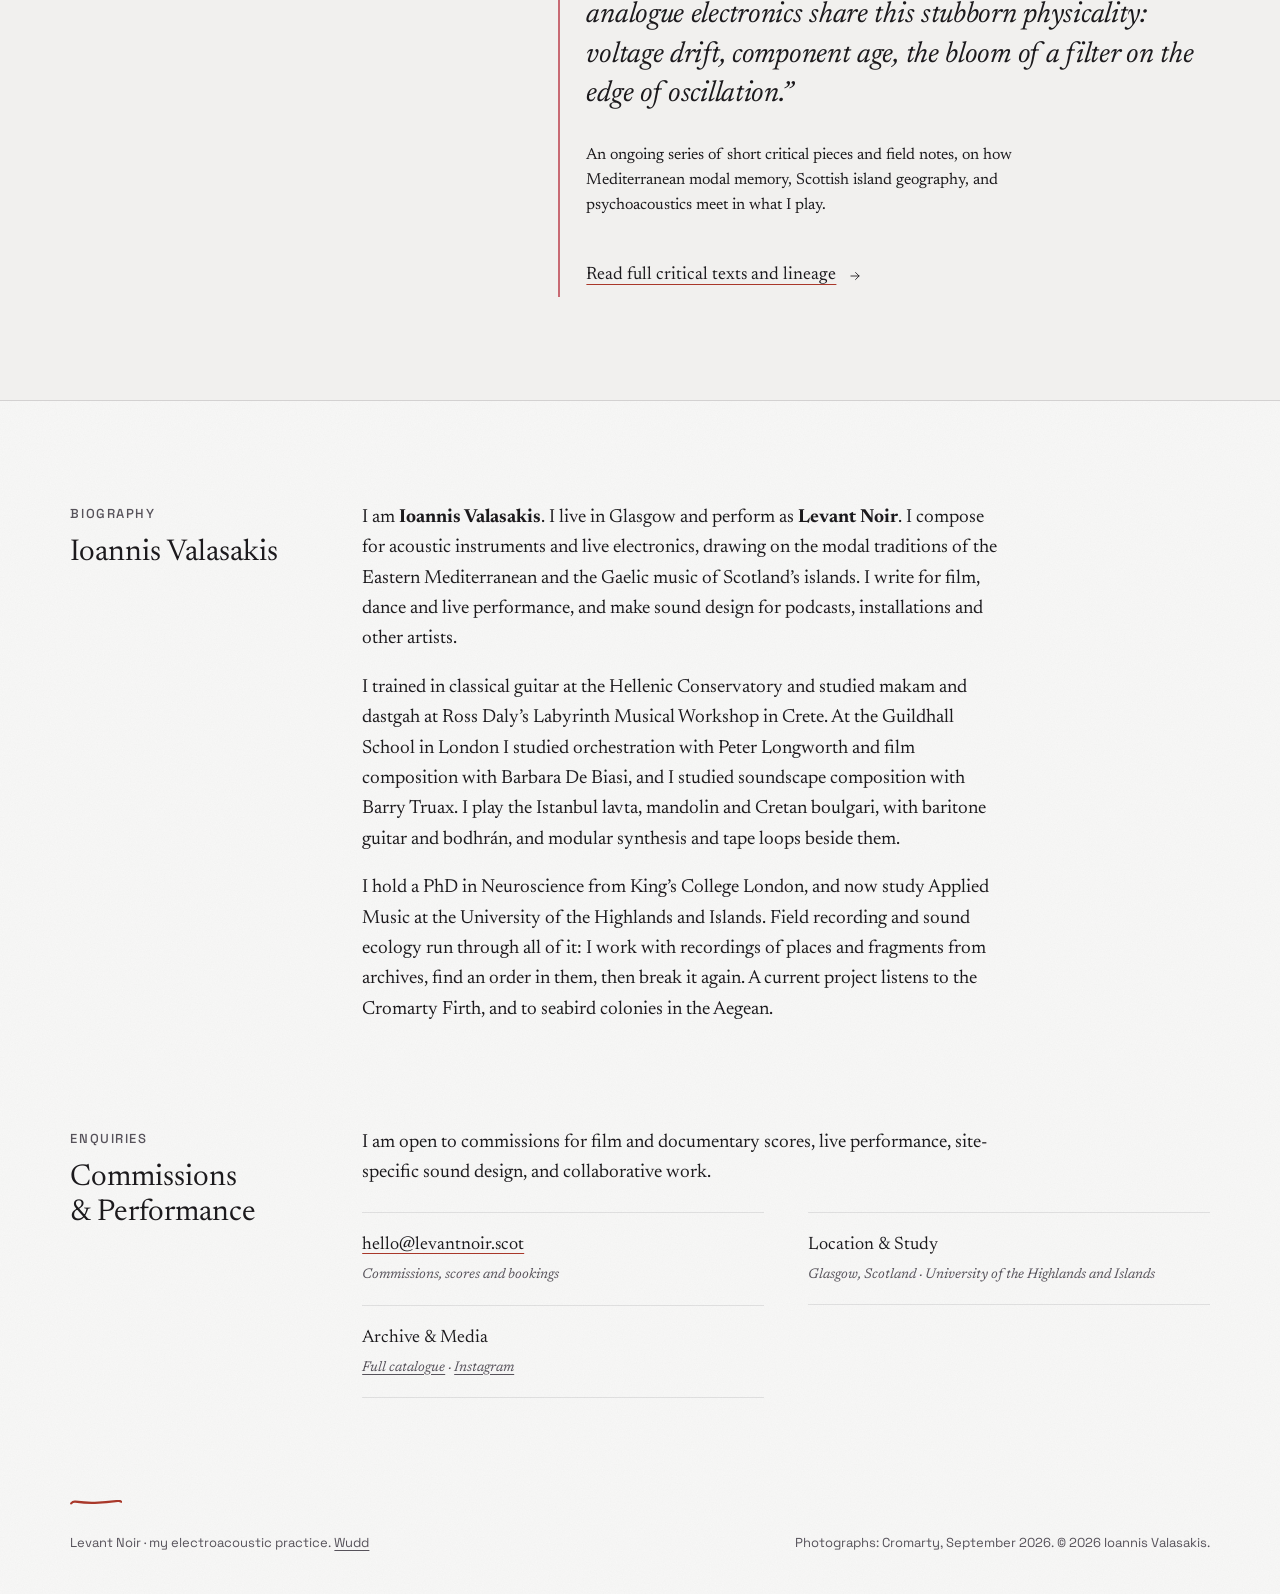
==== commit fdf4d190: "Name field recording and sound ecology; add Barry Truax to the training - Entrance: modular electron" ====
--- a/index.html
+++ b/index.html
@@ -59,7 +59,7 @@
 
     <section class="sec sec--statement" aria-labelledby="statement-heading">
       <h2 id="statement-heading" class="visually-hidden">Statement</h2>
-      <p class="statement">Levant Noir is my practice as a composer and performer, between the modal traditions of the Eastern Mediterranean and the Gaelic music of Scotland’s islands. Old melodies from the lavta and mandolin meet modular electronics, on stage, on screen and in installations. I am interested in how the presence of a place affects our collective memory, and the songs we make from it.</p>
+      <p class="statement">Levant Noir is my practice as a composer and performer, between the modal traditions of the Eastern Mediterranean and the Gaelic music of Scotland’s islands. Old melodies from the lavta and mandolin meet modular electronics and field recordings, performed live or composed for film and dance. I am interested in how the presence of a place affects our collective memory, and the songs we make from it.</p>
       <div class="first" id="listen-first">
         <p class="label">Listen first</p>
         <span class="hand-rule" aria-hidden="true"></span>
@@ -215,8 +215,8 @@
       </div>
       <div class="bio">
         <p>I am <strong>Ioannis Valasakis</strong>. I live in Glasgow and perform as <strong>Levant Noir</strong>. I compose for acoustic instruments and live electronics, drawing on the modal traditions of the Eastern Mediterranean and the Gaelic music of Scotland’s islands. I write for film, dance and live performance, and make sound design for podcasts, installations and other artists.</p>
-        <p>I trained in classical guitar at the Hellenic Conservatory, studied makam and dastgah at Ross Daly’s Labyrinth Musical Workshop in Crete, and at the Guildhall School in London studied orchestration with Peter Longworth and film composition with Barbara De Biasi. I play the Istanbul lavta, mandolin and Cretan boulgari, with baritone guitar and bodhrán, and modular synthesis and tape loops beside them.</p>
-        <p>I hold a PhD in Neuroscience from King’s College London, and now study Applied Music at the University of the Highlands and Islands. I work with fragments of memory from archives: I find an order in them, then break it again. A current project listens to the Cromarty Firth, and to seabird colonies in the Aegean.</p>
+        <p>I trained in classical guitar at the Hellenic Conservatory and studied makam and dastgah at Ross Daly’s Labyrinth Musical Workshop in Crete. At the Guildhall School in London I studied orchestration with Peter Longworth and film composition with Barbara De Biasi, and I studied soundscape composition with Barry Truax. I play the Istanbul lavta, mandolin and Cretan boulgari, with baritone guitar and bodhrán, and modular synthesis and tape loops beside them.</p>
+        <p>I hold a PhD in Neuroscience from King’s College London, and now study Applied Music at the University of the Highlands and Islands. Field recording and sound ecology run through all of it: I work with recordings of places and fragments from archives, find an order in them, then break it again. A current project listens to the Cromarty Firth, and to seabird colonies in the Aegean.</p>
       </div>
     </section>
 
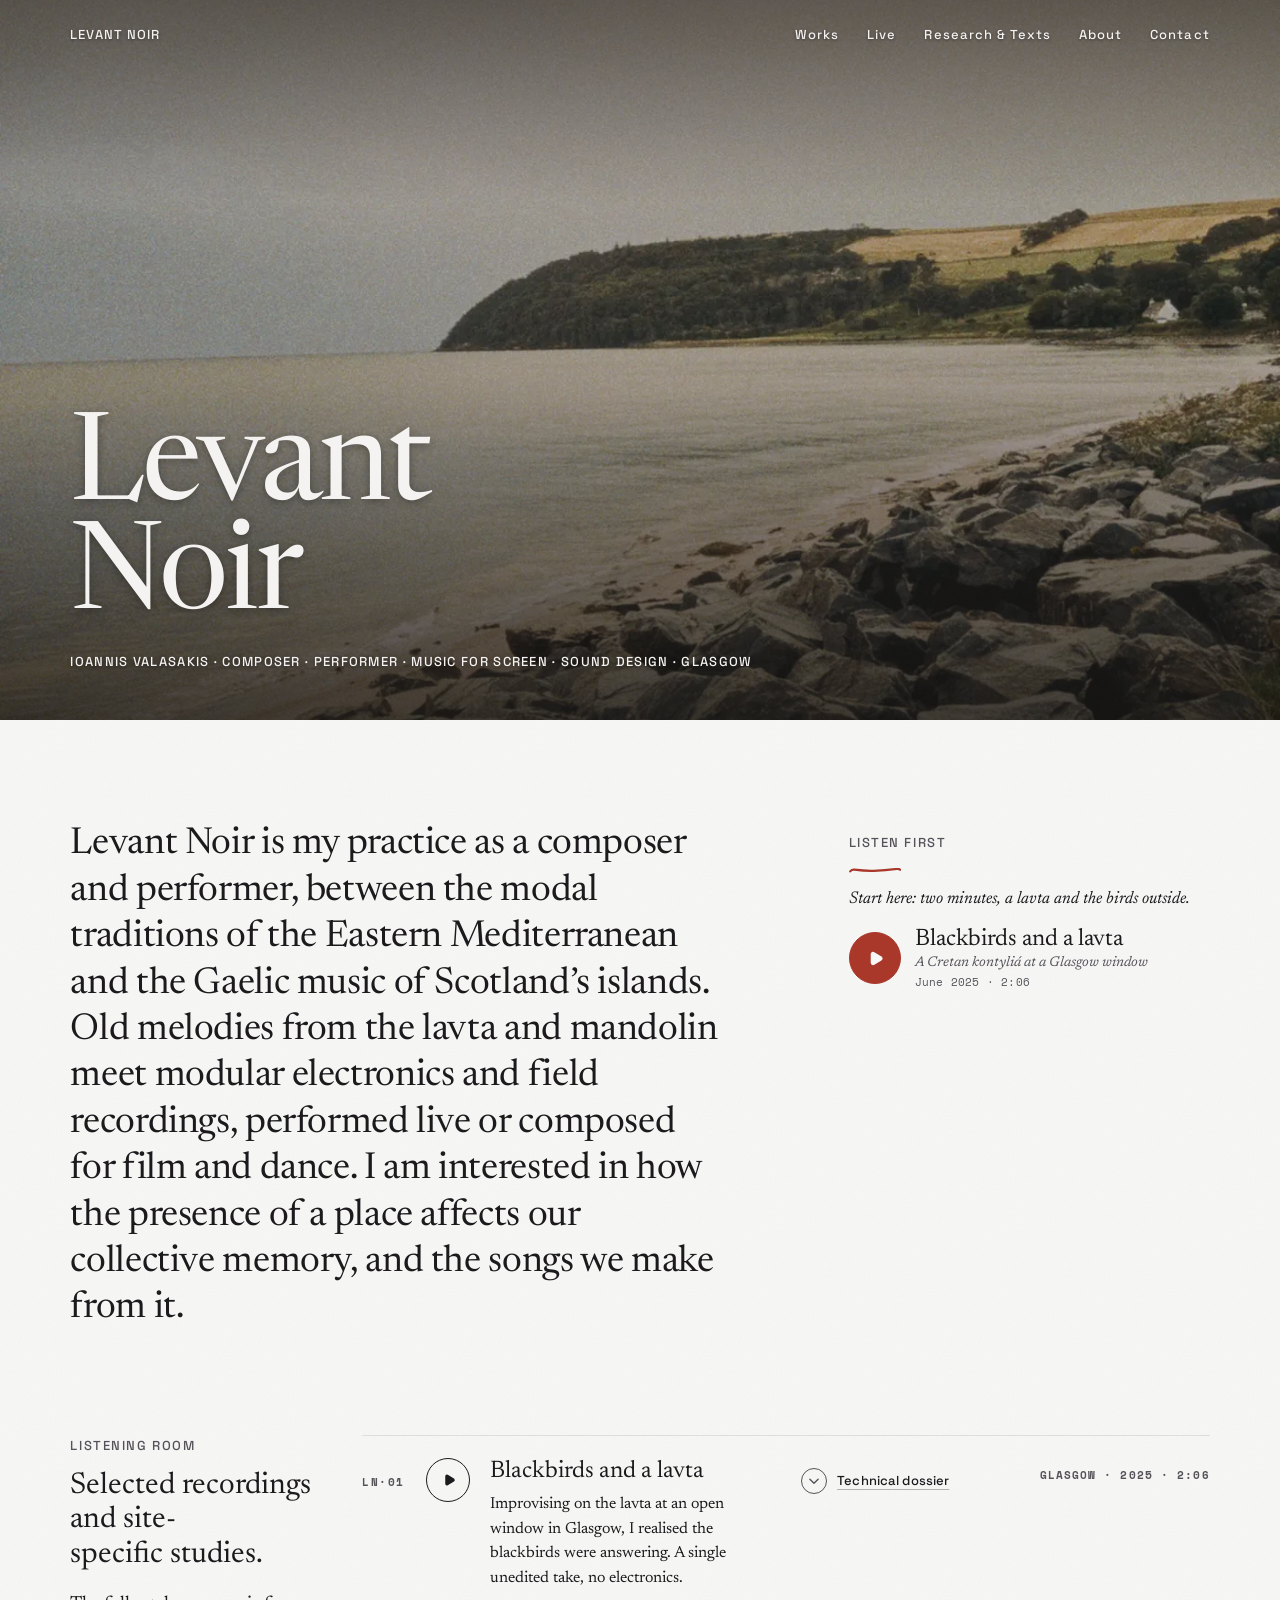
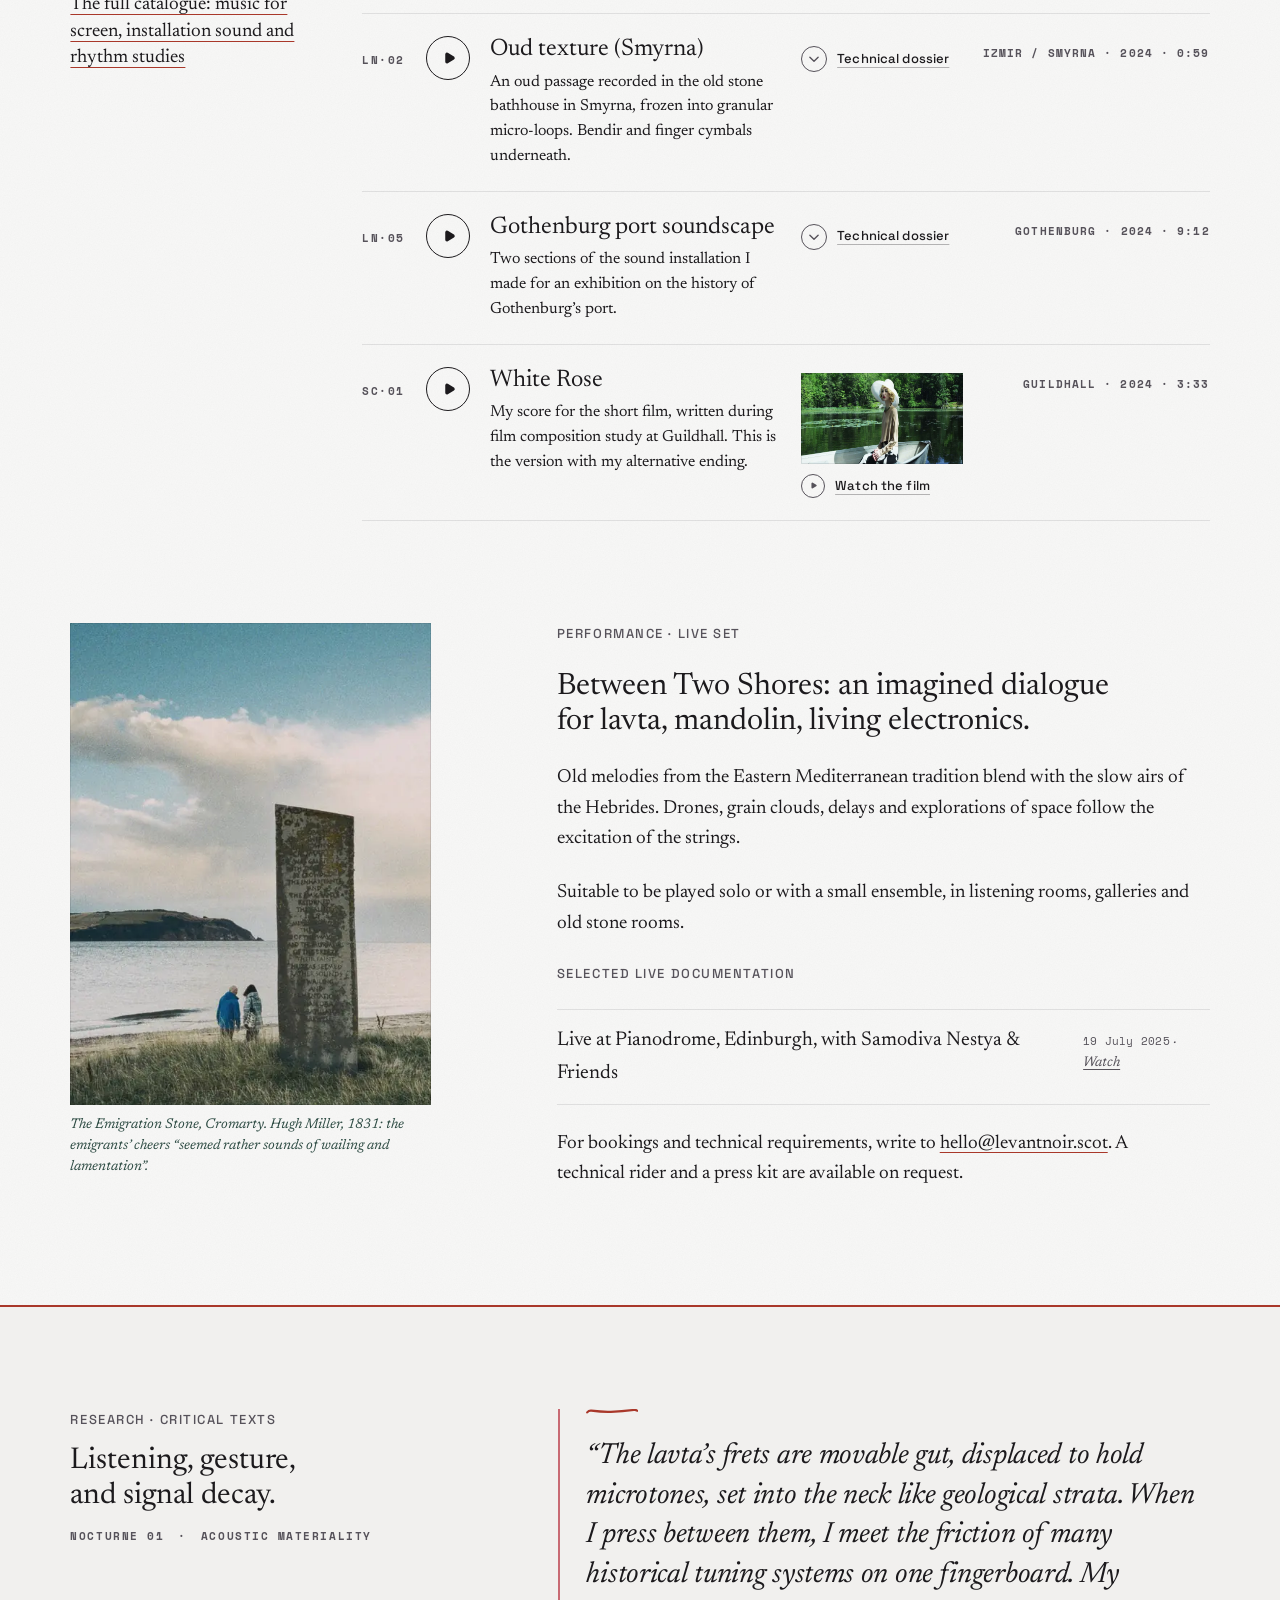
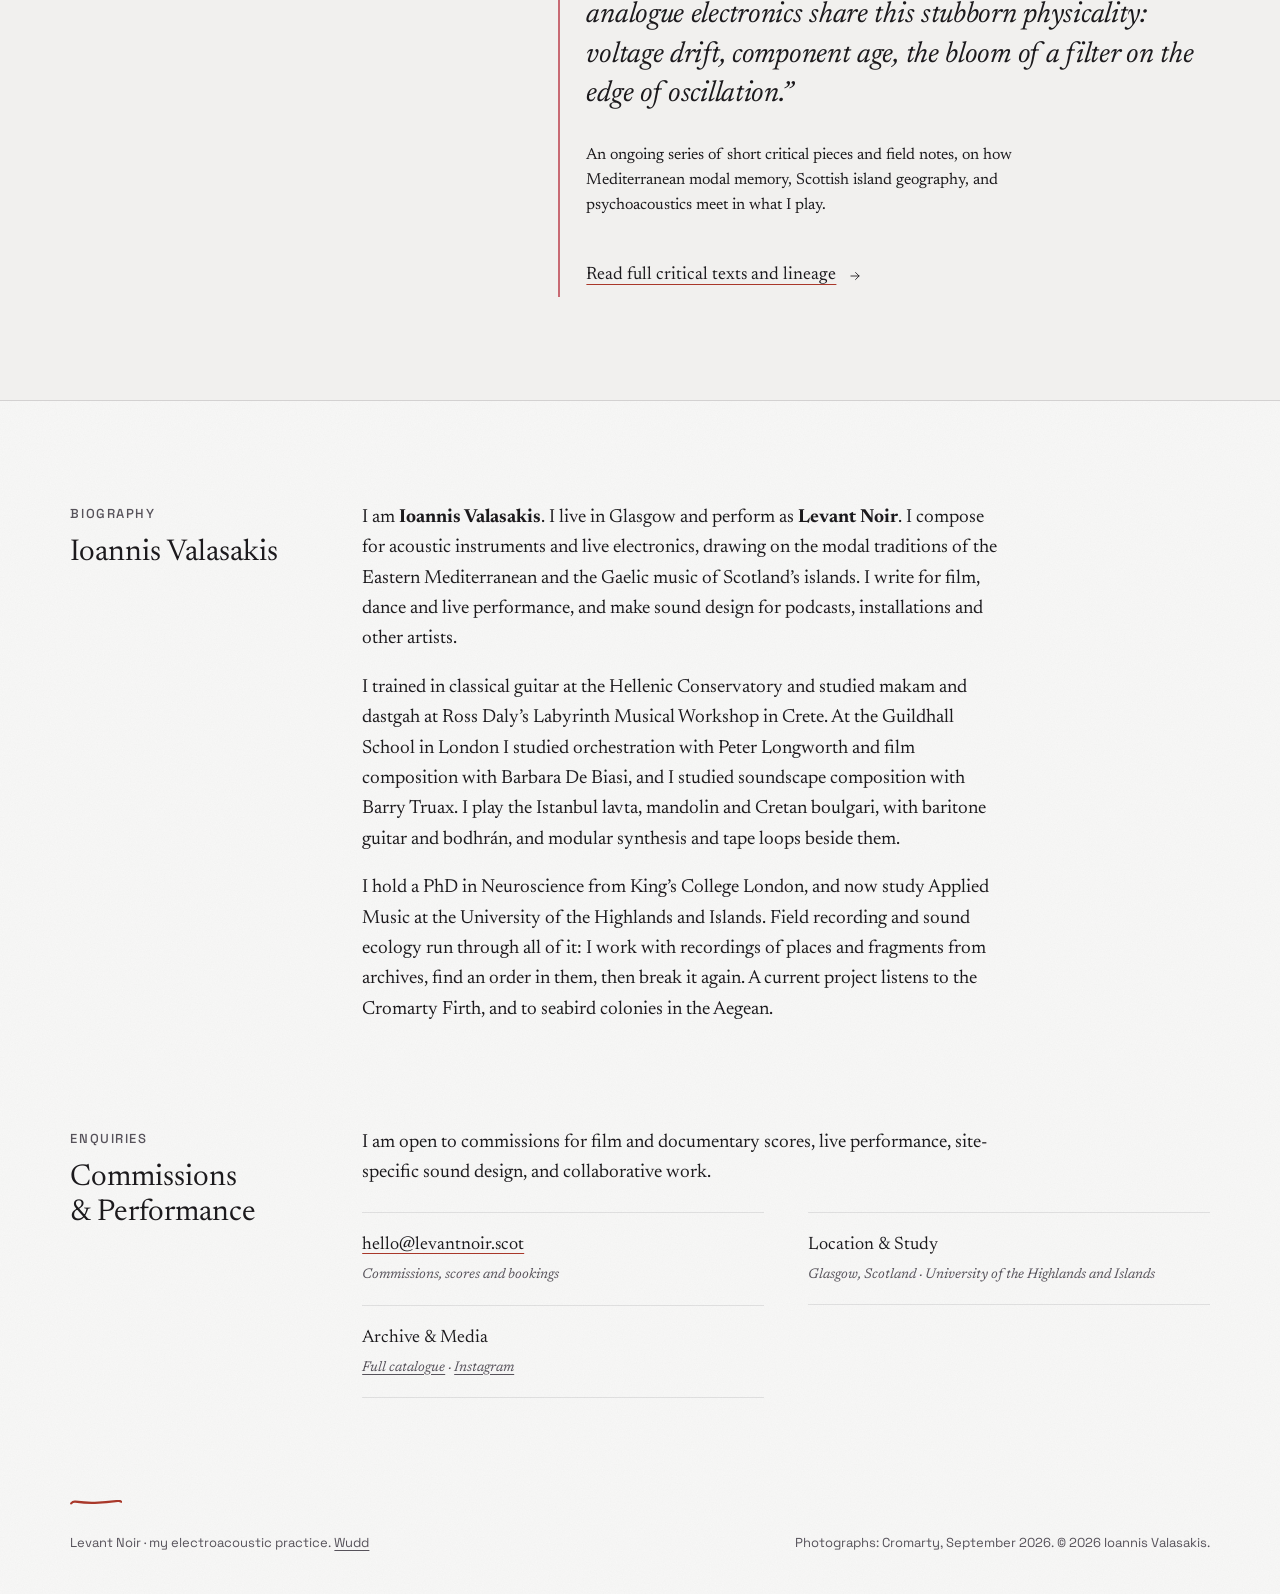
==== commit 54c7e0ad: "Restore Blackbirds and a lavta master and set as first sound - audio/blackbirds-and-a-lavta.v1.m4a: " ====
--- a/index.html
+++ b/index.html
@@ -63,15 +63,15 @@
       <div class="first" id="listen-first">
         <p class="label">Listen first</p>
         <span class="hand-rule" aria-hidden="true"></span>
-        <p class="first__voice">Start here: a minute of oud in an old stone bathhouse.</p>
+        <p class="first__voice">Start here: two minutes, a lavta and the birds outside.</p>
         <div class="first__row">
-          <button class="play play--accent" type="button" data-play="oud" aria-label="Play Oud texture (Smyrna)" aria-pressed="false">
+          <button class="play play--accent" type="button" data-play="blackbirds" aria-label="Play Blackbirds and a lavta" aria-pressed="false">
             <svg class="icon-play" width="18" height="18" viewBox="0 0 24 24" aria-hidden="true"><path d="M9.5 7.5v9l7.4-4.5z"/></svg>
             <svg class="icon-pause" width="18" height="18" viewBox="0 0 24 24" aria-hidden="true"><path d="M9 7v10M15 7v10" stroke-width="3.4"/></svg>
           </button>
           <div>
-            <p class="first__title">Oud texture (Smyrna)</p>
-            <p class="meta">An oud passage, frozen into grains <span class="tabular">Smyrna 2024 · 0:59</span></p>
+            <p class="first__title">Blackbirds and a lavta</p>
+            <p class="meta">A Cretan kontyliá at a Glasgow window <span class="tabular">June 2025 · 2:06</span></p>
           </div>
         </div>
       </div>
